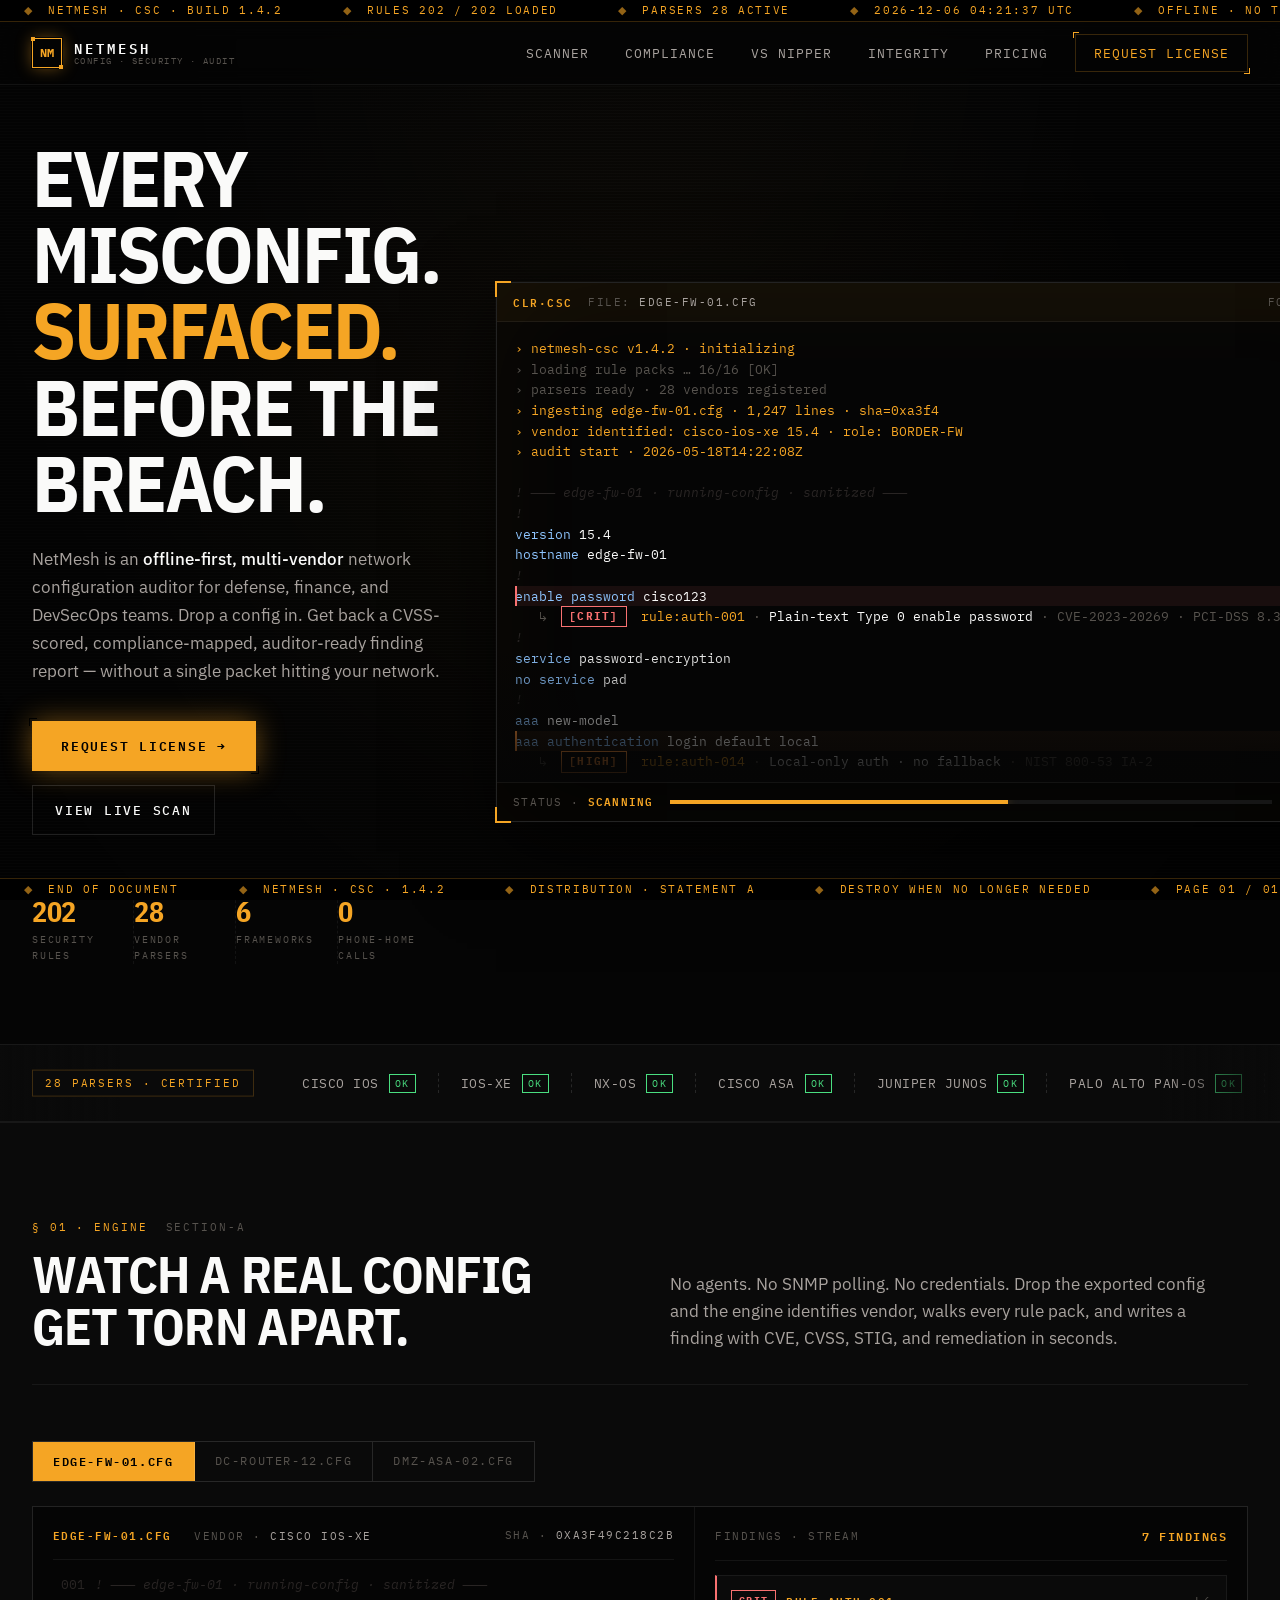
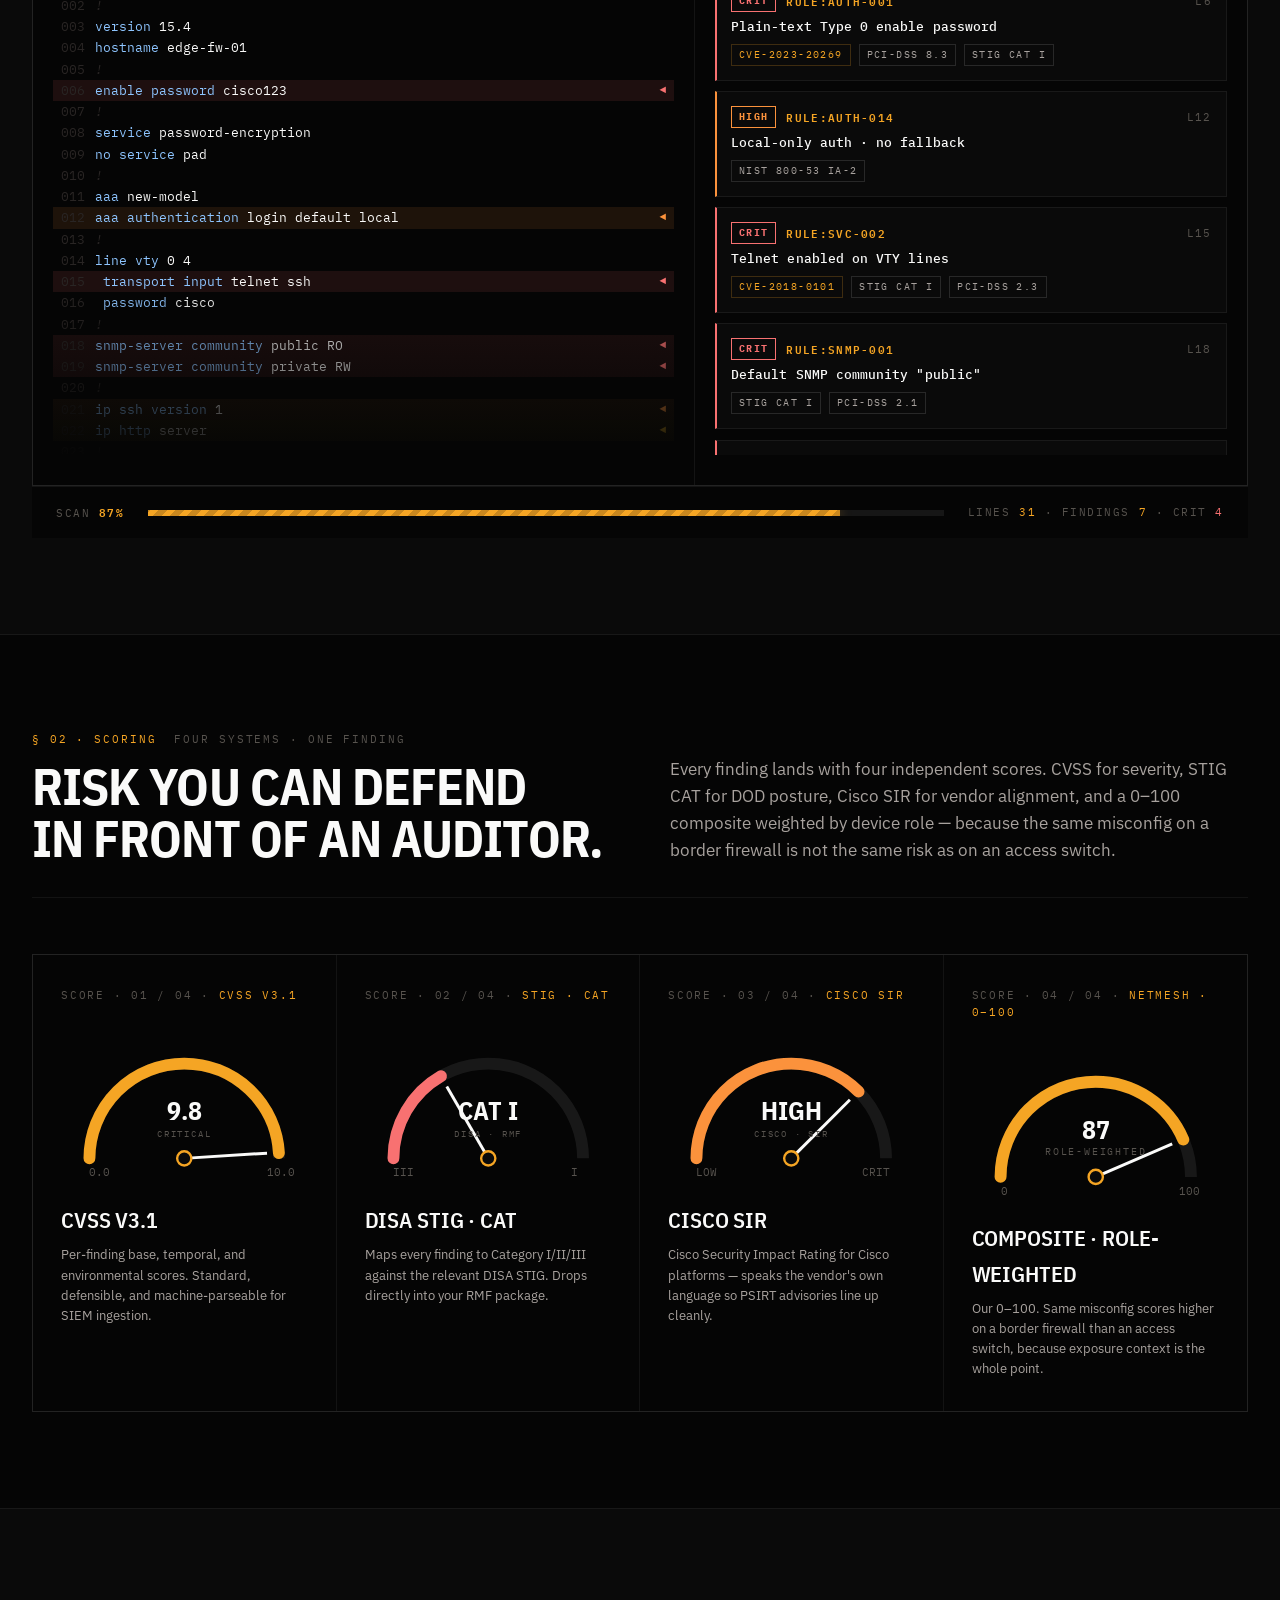
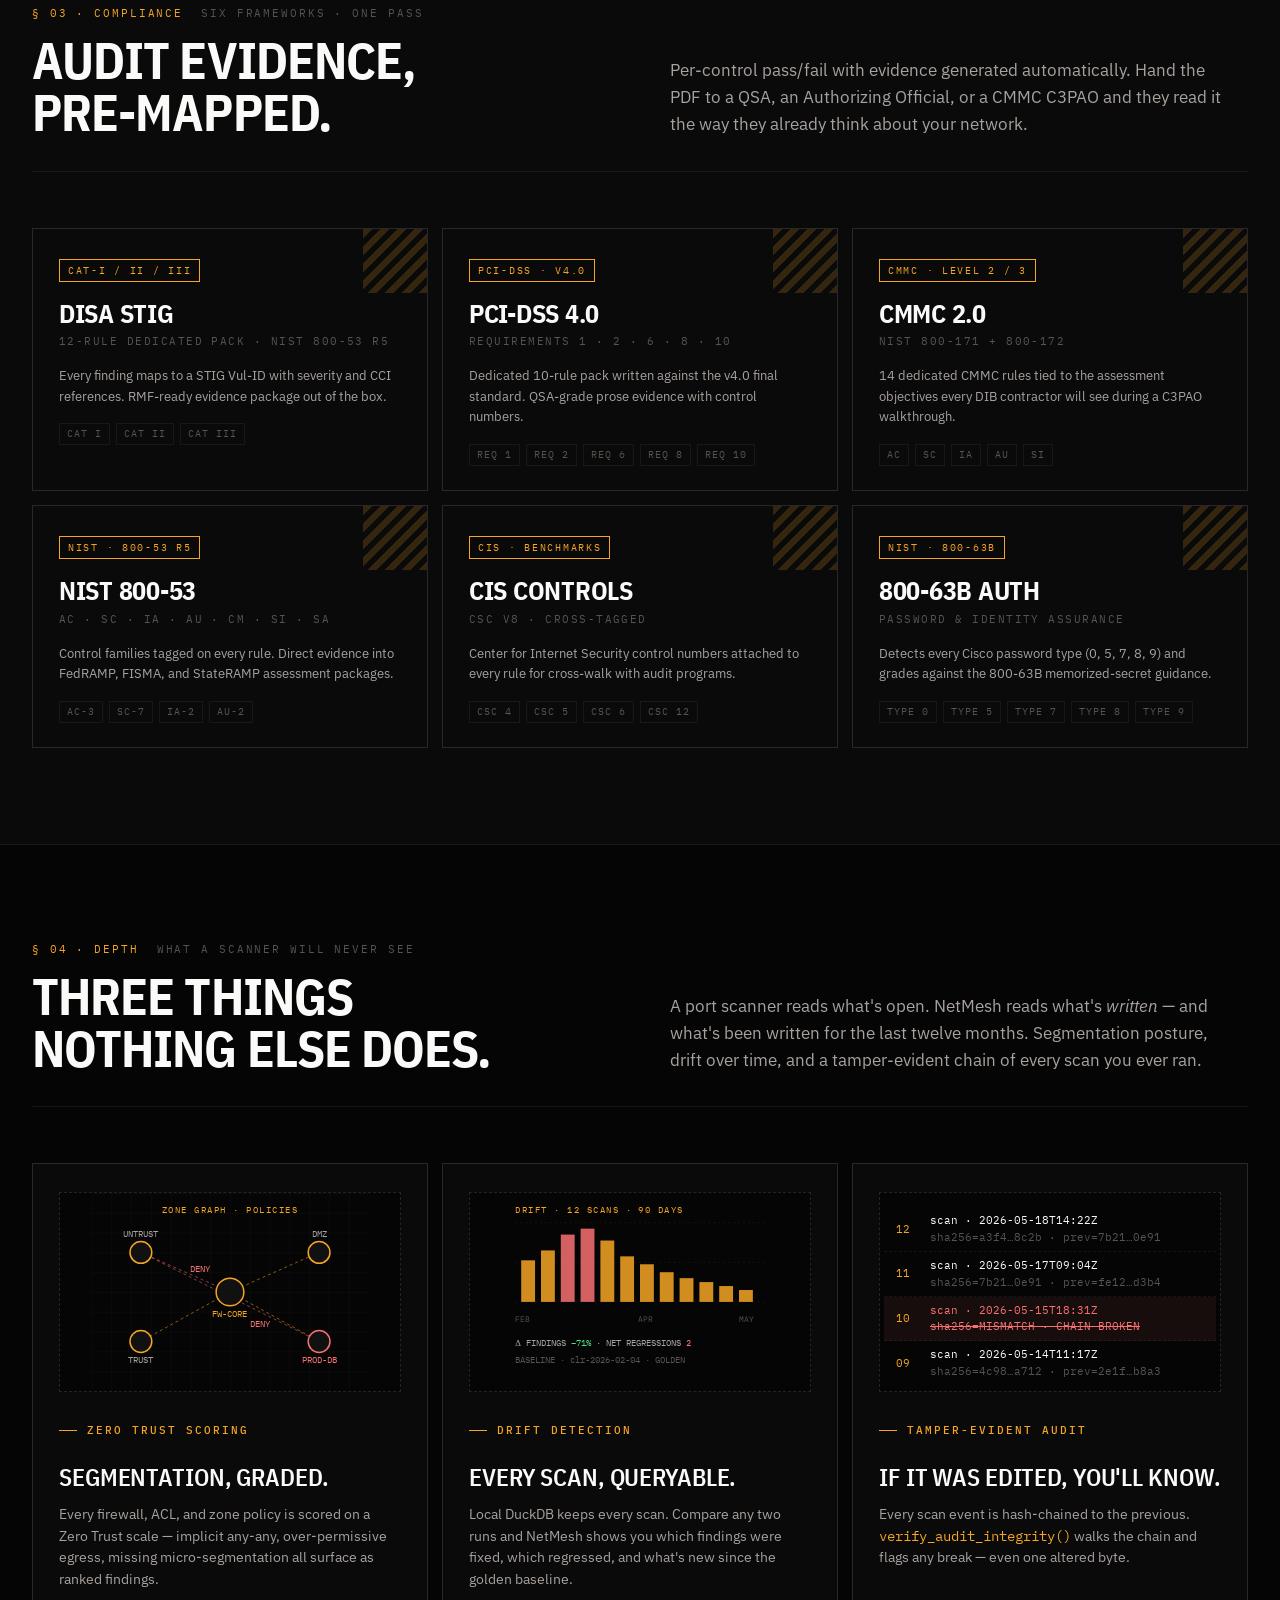
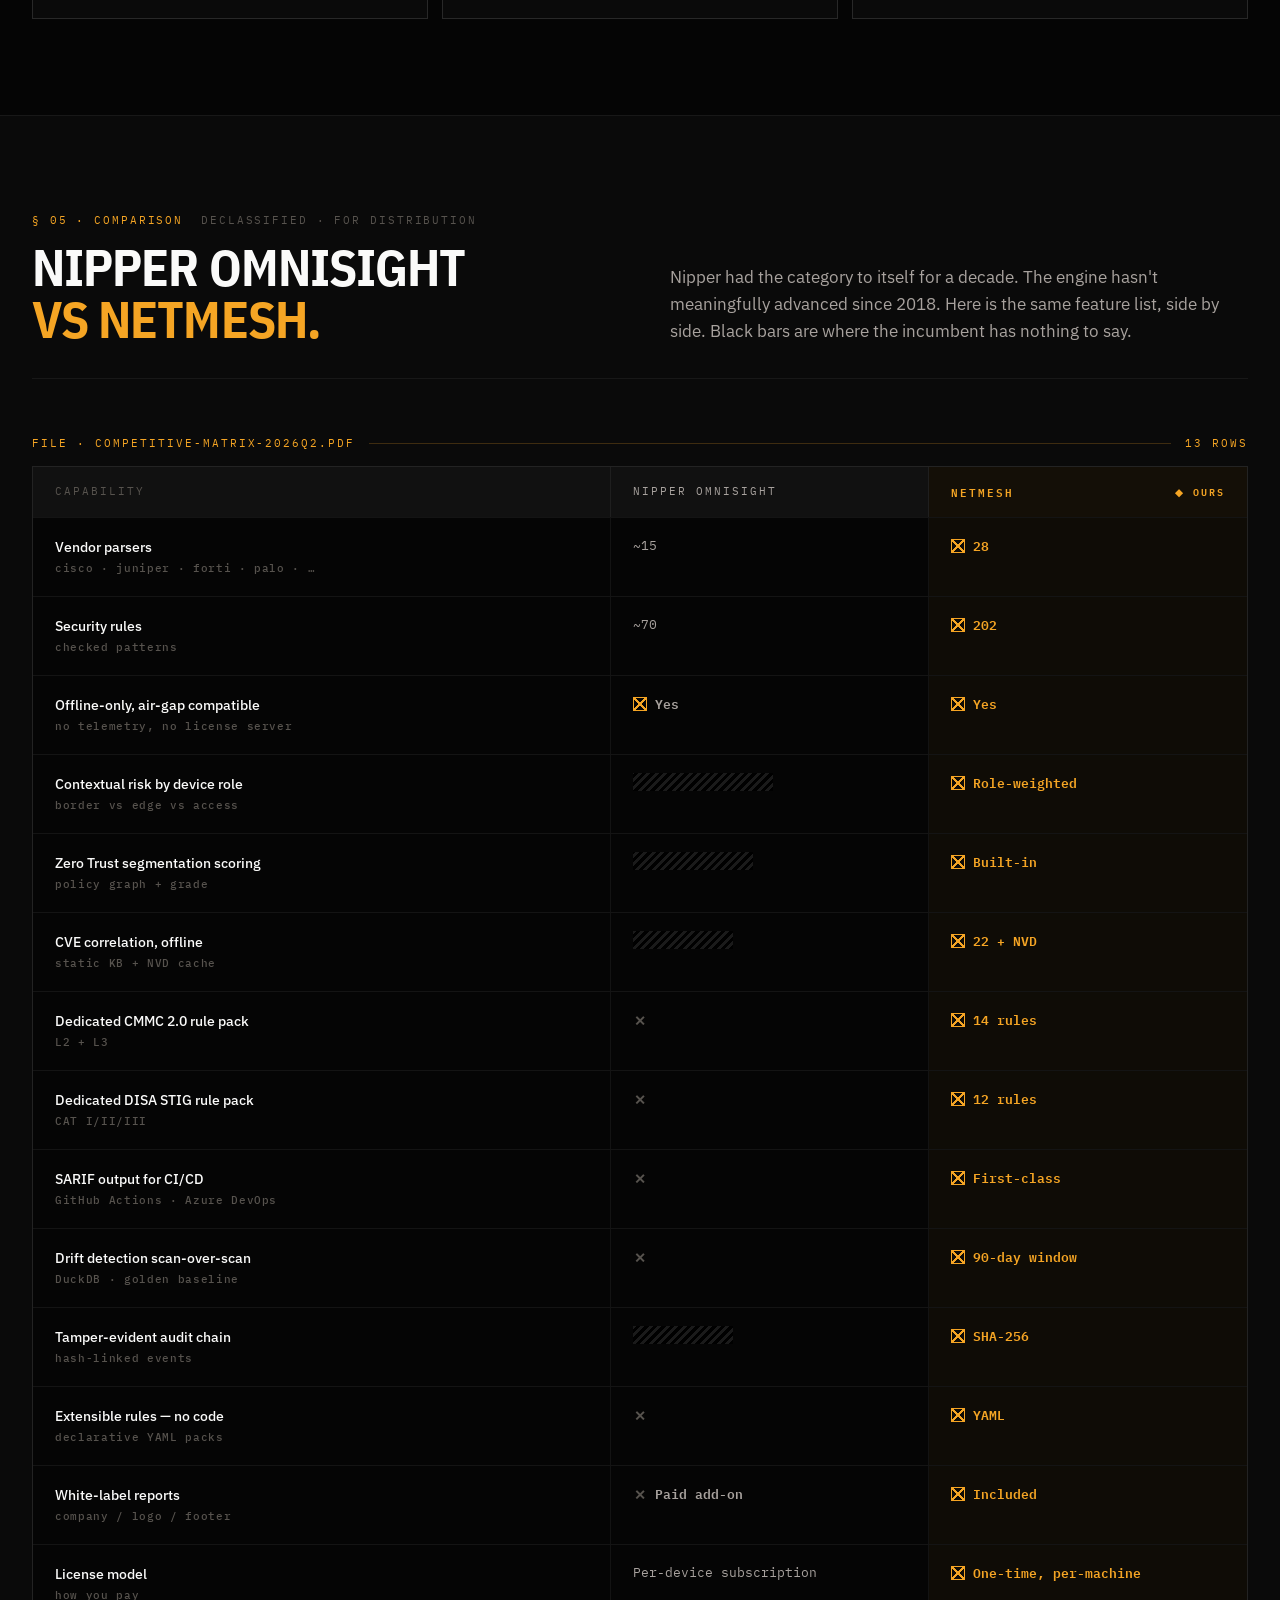
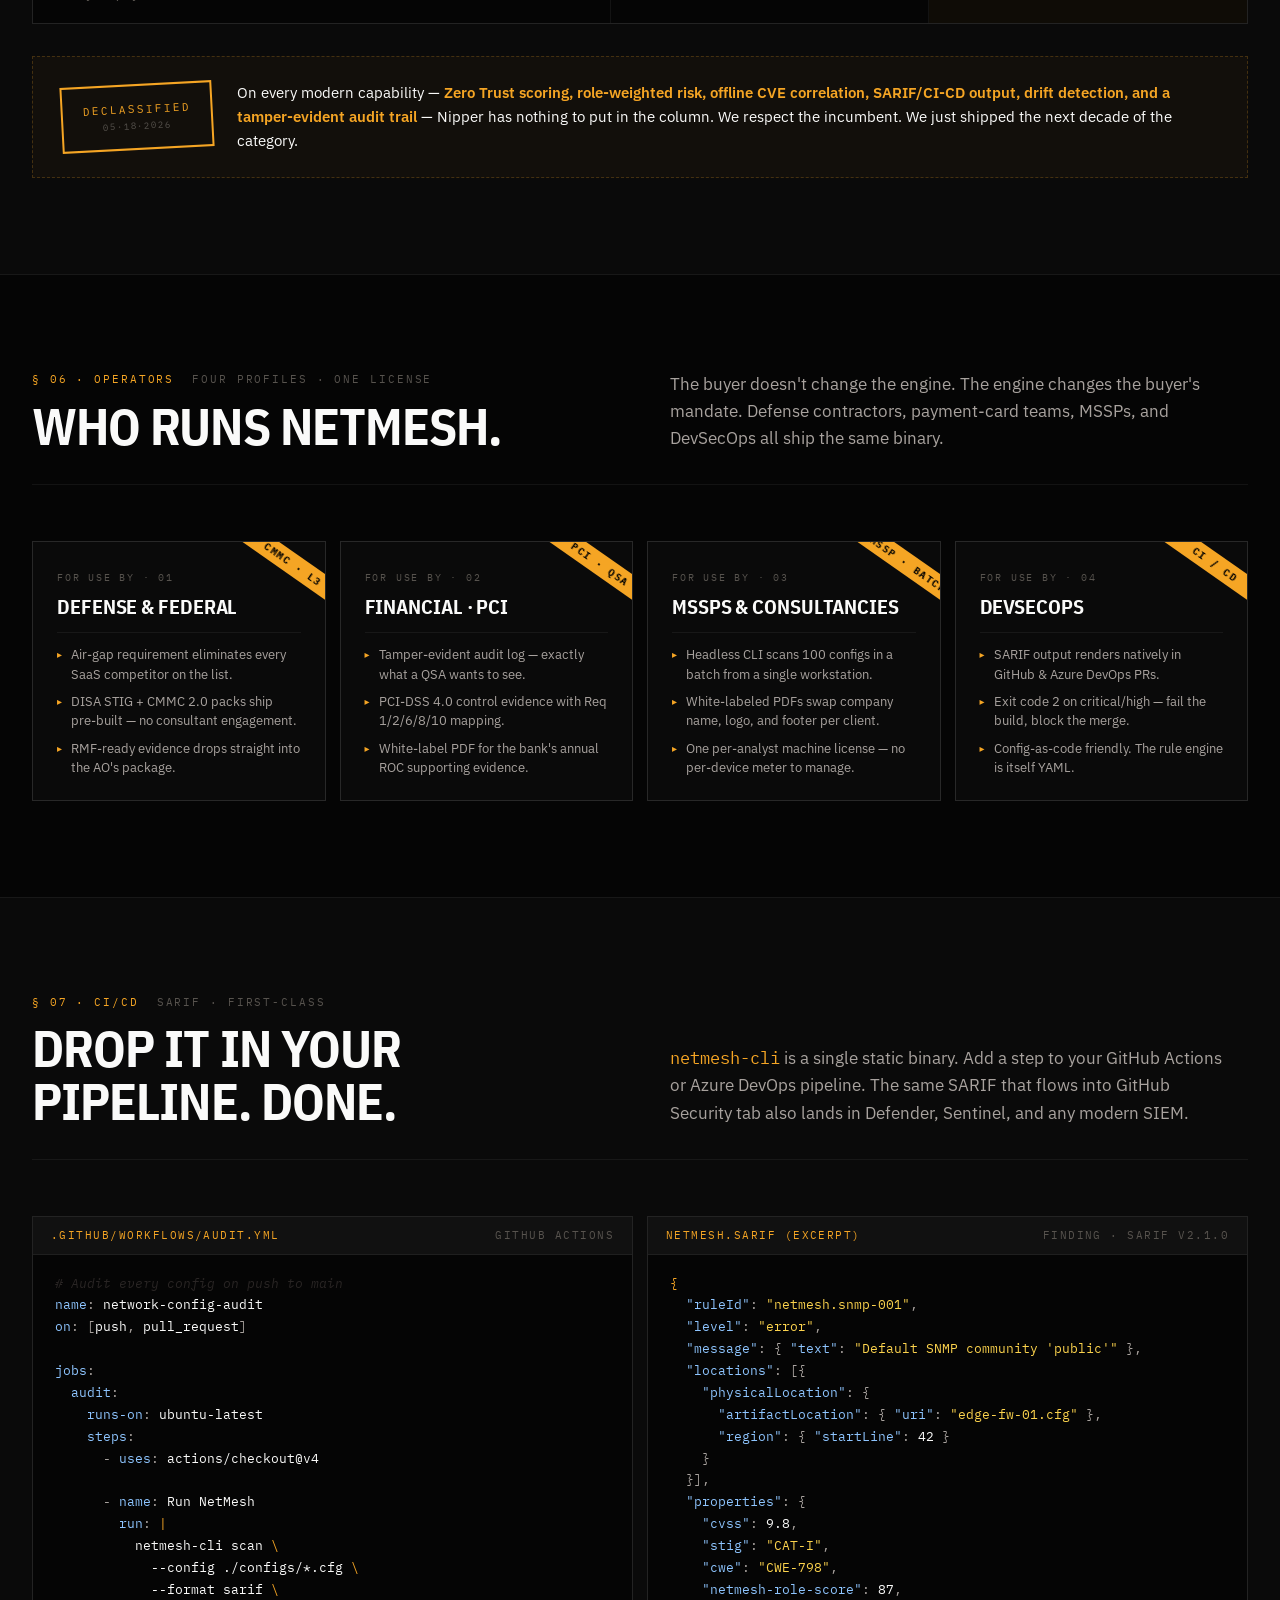
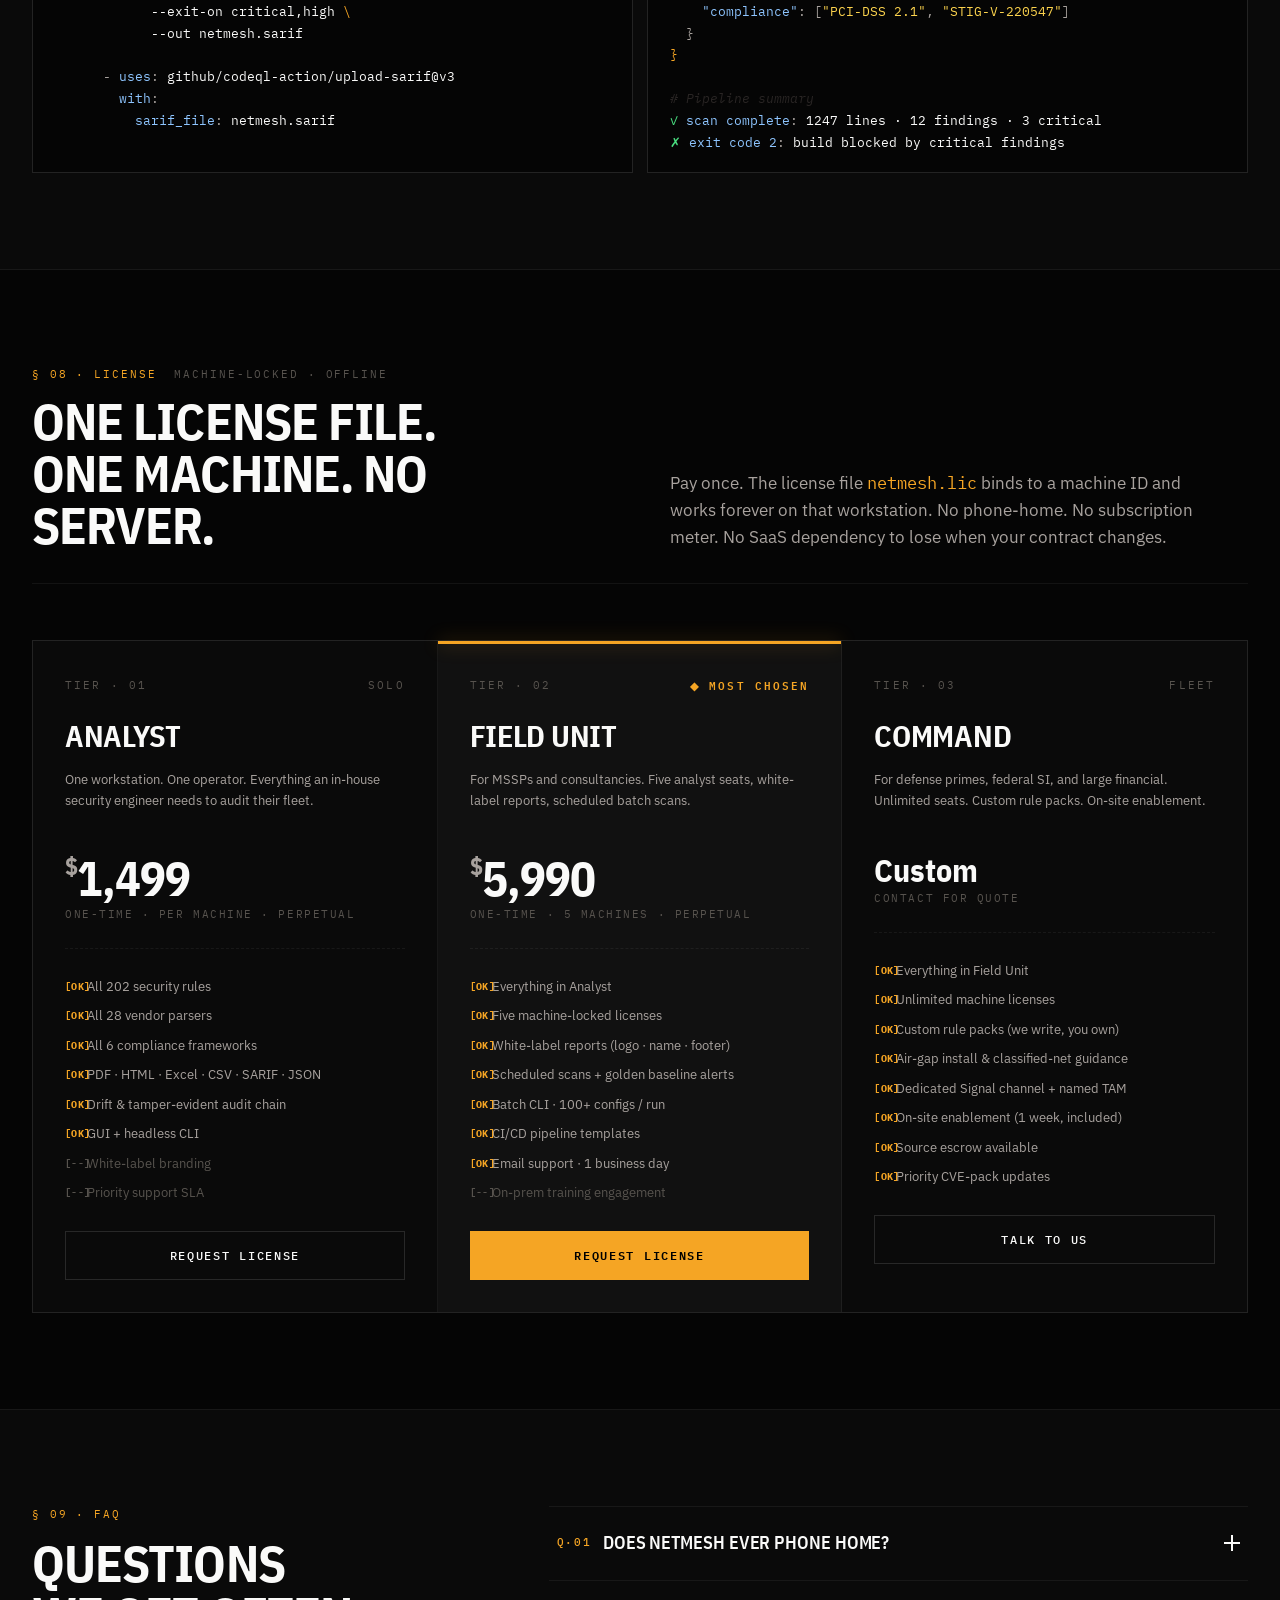
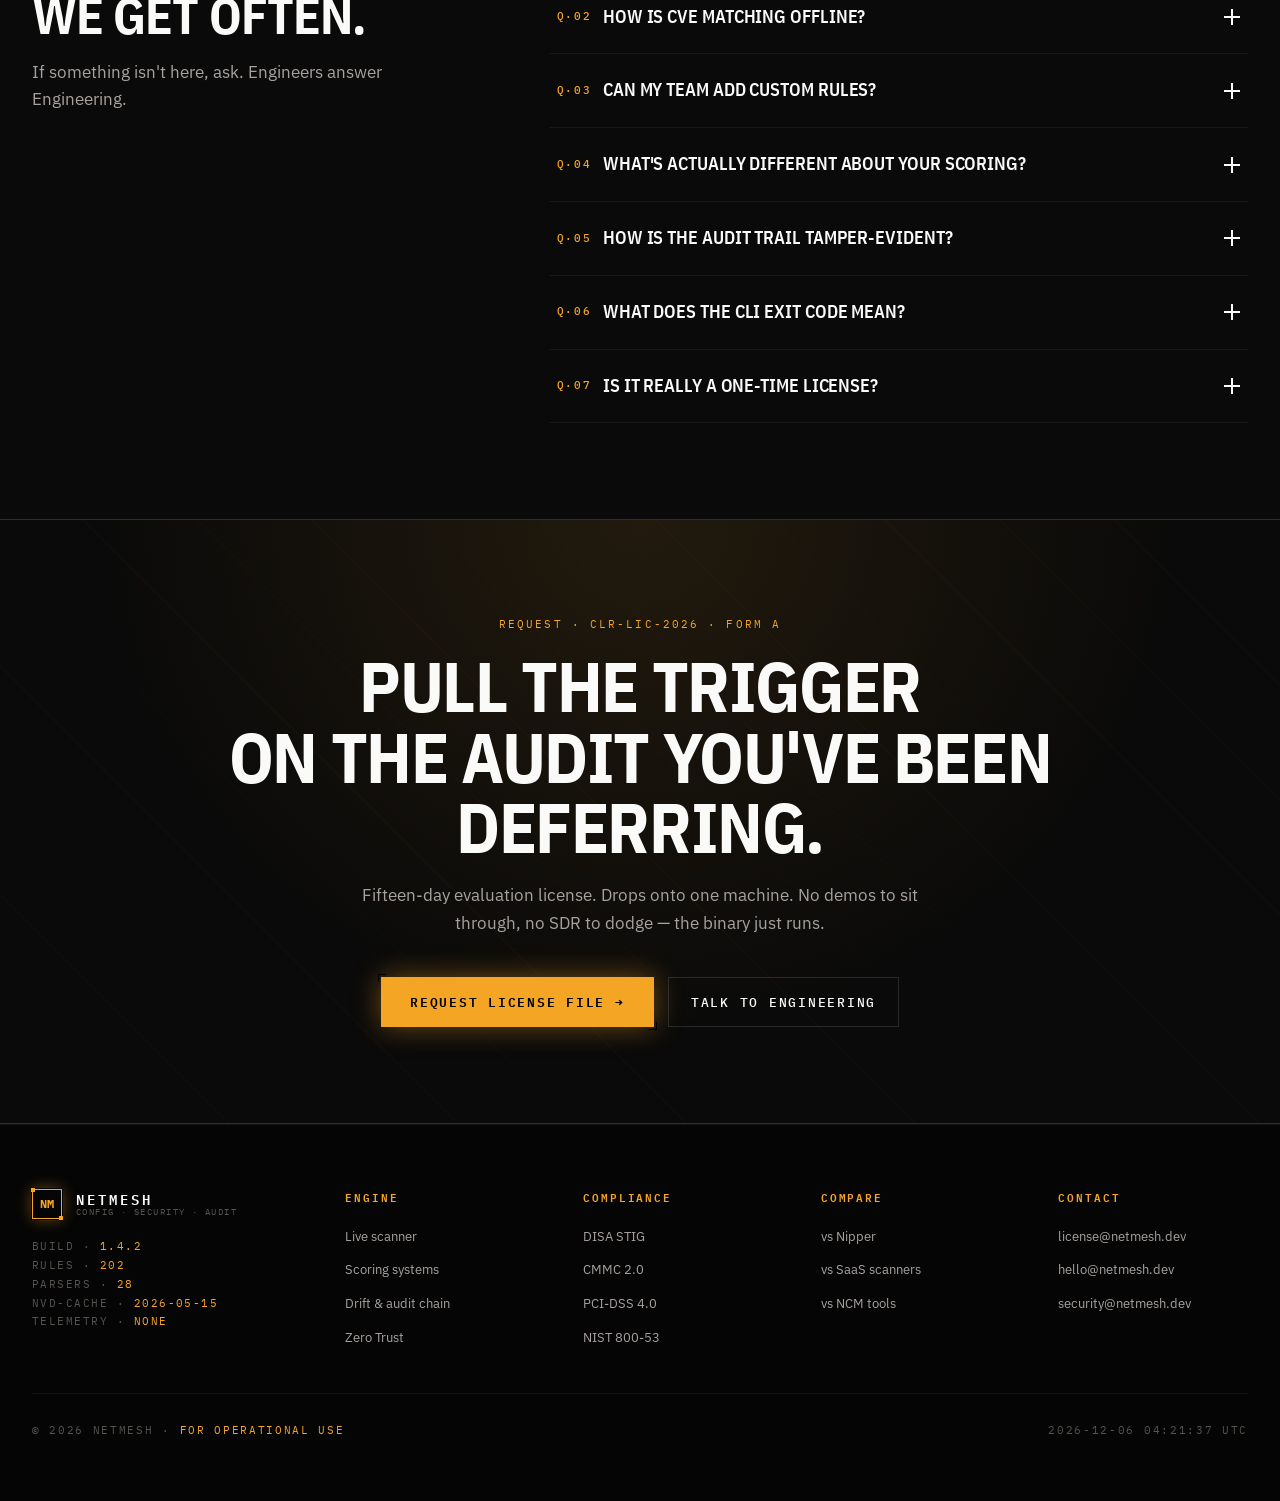
==== index.html @ 49dd194e "Rebrand site from Clareon to NetMesh - Rename brand to NETMESH across markup, copy, CLI/file refs, a" ====
<!DOCTYPE html>
<html lang="en">
<head>
<meta charset="UTF-8"/>
<meta name="viewport" content="width=device-width,initial-scale=1.0"/>
<title>NETMESH · Network Configuration Security Auditor</title>
<meta name="description" content="Offline-first, multi-vendor configuration auditor — 202 rules · 28 parsers · 6 compliance frameworks. CMMC 2.0, DISA STIG, PCI-DSS 4.0, NIST 800-53. Air-gap compatible.">
<link rel="preconnect" href="https://fonts.googleapis.com">
<link rel="preconnect" href="https://fonts.gstatic.com" crossorigin>
<link href="https://fonts.googleapis.com/css2?family=IBM+Plex+Mono:wght@300;400;500;600;700&family=IBM+Plex+Sans:wght@300;400;500;600;700&family=IBM+Plex+Sans+Condensed:wght@500;600;700&display=swap" rel="stylesheet">
<link rel="stylesheet" href="styles.css">
<template id="__bundler_thumbnail">
<svg xmlns="http://www.w3.org/2000/svg" viewBox="0 0 200 200">
  <rect width="200" height="200" fill="#0a0a0a"/>
  <rect x="60" y="60" width="80" height="80" fill="none" stroke="#f5a524" stroke-width="3"/>
  <path d="M58 58 h10 v3 h-7 v7 h-3 z" fill="#f5a524"/>
  <path d="M142 58 h-10 v3 h7 v7 h3 z" fill="#f5a524"/>
  <path d="M58 142 h10 v-3 h-7 v-7 h-3 z" fill="#f5a524"/>
  <path d="M142 142 h-10 v-3 h7 v-7 h3 z" fill="#f5a524"/>
  <text x="100" y="108" text-anchor="middle" font-family="monospace" font-size="22" font-weight="700" fill="#f5a524">NM</text>
</svg>
</template>
</head>
<body>

<!-- ════════════════════════════════════════════════════════
     TOP CLASSIFICATION BAR
═══════════════════════════════════════════════════════════ -->
<div class="classbar top" role="banner" aria-label="System status">
  <div class="classbar-track">
    <span>NETMESH · CSC · BUILD 1.4.2</span>
    <span>RULES 202 / 202 LOADED</span>
    <span>PARSERS 28 ACTIVE</span>
    <span data-utc-clock>—</span>
    <span>OFFLINE · NO TELEMETRY</span>
    <span>FOR OPERATIONAL USE</span>
    <span>NETMESH · CSC · BUILD 1.4.2</span>
    <span>RULES 202 / 202 LOADED</span>
    <span>PARSERS 28 ACTIVE</span>
    <span data-utc-clock>—</span>
    <span>OFFLINE · NO TELEMETRY</span>
    <span>FOR OPERATIONAL USE</span>
  </div>
</div>

<!-- ════════════════════════════════════════════════════════
     NAV
═══════════════════════════════════════════════════════════ -->
<nav id="nav">
  <div class="nav-inner">
    <a href="#top" class="brand" aria-label="NetMesh home">
      <span class="brand-mark">NM</span>
      <span>
        <span class="brand-name">NETMESH</span><span class="brand-tag">CONFIG · SECURITY · AUDIT</span>
      </span>
    </a>
    <div class="nav-links">
      <a href="#scanner">Scanner</a>
      <a href="#compliance">Compliance</a>
      <a href="#comparison">vs Nipper</a>
      <a href="#integrity">Integrity</a>
      <a href="#pricing">Pricing</a>
      <a href="#contact" class="cta">Request License</a>
    </div>
    <button class="burger" id="burger" aria-label="Menu" aria-expanded="false">
      <span></span><span></span><span></span>
    </button>
  </div>
</nav>
<div class="mobile-drawer" id="mobile-drawer">
  <a href="#scanner">Scanner</a>
  <a href="#compliance">Compliance</a>
  <a href="#comparison">vs Nipper</a>
  <a href="#integrity">Integrity</a>
  <a href="#pricing">Pricing</a>
  <a href="#contact">Request License</a>
</div>

<!-- ════════════════════════════════════════════════════════
     HERO
═══════════════════════════════════════════════════════════ -->
<section class="hero" id="top">
  <div class="shell">
    <div class="hero-grid">

      <div class="hero-text">

        <h1 class="h-display">
          Every misconfig.<br>
          <span class="amber">Surfaced.</span><br>
          Before the breach.
        </h1>

        <p class="hero-lede">
          NetMesh is an <strong>offline-first, multi-vendor</strong> network configuration
          auditor for defense, finance, and DevSecOps teams. Drop a config in.
          Get back a CVSS-scored, compliance-mapped, auditor-ready finding report —
          without a single packet hitting your network.
        </p>

        <div class="hero-btns">
          <a href="#pricing" class="btn btn-primary btn-stamp">
            Request License
            <span class="arrow">→</span>
          </a>
          <a href="#scanner" class="btn">View live scan</a>
        </div>

        <div class="hero-fact-grid">
          <div class="hero-fact">
            <div class="hero-fact-num"><span data-count="202">0</span></div>
            <div class="hero-fact-lbl">Security rules</div>
          </div>
          <div class="hero-fact">
            <div class="hero-fact-num"><span data-count="28">0</span></div>
            <div class="hero-fact-lbl">Vendor parsers</div>
          </div>
          <div class="hero-fact">
            <div class="hero-fact-num"><span data-count="6">0</span></div>
            <div class="hero-fact-lbl">Frameworks</div>
          </div>
          <div class="hero-fact">
            <div class="hero-fact-num"><span data-count="0">0</span></div>
            <div class="hero-fact-lbl">Phone-home calls</div>
          </div>
        </div>
      </div>

      <!-- TERMINAL -->
      <div class="hero-visual">
        <div class="term">
          <div class="term-frame"><span class="tl"></span><span class="tr"></span><span class="bl"></span><span class="br"></span></div>
          <div class="term-head">
            <span class="id">CLR·CSC</span>
            <span>FILE: <span id="hero-term-file" style="color:var(--txt-2)">edge-fw-01.cfg</span></span>
            <span class="right">
              <span>FOUND <span id="hero-term-found" style="color:var(--amber);font-weight:600">0</span></span>
              <span class="live">LIVE</span>
            </span>
          </div>
          <div class="term-body" id="hero-term-body"></div>
          <div class="term-footer">
            <span>STATUS · <span id="hero-term-stat" style="color:var(--amber);font-weight:600">BOOT</span></span>
            <span class="progress"><span class="progress-fill" id="hero-term-prog"></span></span>
            <span>SHA · 0xa3f4</span>
          </div>
        </div>
      </div>

    </div>
  </div>
</section>

<!-- ════════════════════════════════════════════════════════
     VENDOR MARQUEE
═══════════════════════════════════════════════════════════ -->
<div class="vendor-strip" aria-label="Supported vendors">
  <span class="vendor-strip-label">28 PARSERS · CERTIFIED</span>
  <div class="vendor-marquee">
    <!-- duplicated 2x for seamless loop -->
    <span class="vendor-item">CISCO IOS <span class="ok">OK</span></span>
    <span class="vendor-item">IOS-XE <span class="ok">OK</span></span>
    <span class="vendor-item">NX-OS <span class="ok">OK</span></span>
    <span class="vendor-item">CISCO ASA <span class="ok">OK</span></span>
    <span class="vendor-item">JUNIPER JUNOS <span class="ok">OK</span></span>
    <span class="vendor-item">PALO ALTO PAN-OS <span class="ok">OK</span></span>
    <span class="vendor-item">FORTINET FORTIOS <span class="ok">OK</span></span>
    <span class="vendor-item">CHECK POINT <span class="ok">OK</span></span>
    <span class="vendor-item">HUAWEI VRP <span class="ok">OK</span></span>
    <span class="vendor-item">H3C COMWARE <span class="ok">OK</span></span>
    <span class="vendor-item">F5 BIG-IP <span class="ok">OK</span></span>
    <span class="vendor-item">HPE ARUBA <span class="ok">OK</span></span>
    <span class="vendor-item">EXTREME <span class="ok">OK</span></span>
    <span class="vendor-item">SANGFOR <span class="ok">OK</span></span>
    <span class="vendor-item">FORCEPOINT <span class="ok">OK</span></span>
    <span class="vendor-item">TRELLIX <span class="ok">OK</span></span>
    <span class="vendor-item">TREND MICRO <span class="ok">OK</span></span>
    <span class="vendor-item">NETSKOPE <span class="ok">OK</span></span>
    <span class="vendor-item">PROOFPOINT <span class="ok">OK</span></span>
    <span class="vendor-item">BEYONDTRUST <span class="ok">OK</span></span>
    <span class="vendor-item">IBM <span class="ok">OK</span></span>
    <span class="vendor-item">ERICSSON <span class="ok">OK</span></span>

    <span class="vendor-item">CISCO IOS <span class="ok">OK</span></span>
    <span class="vendor-item">IOS-XE <span class="ok">OK</span></span>
    <span class="vendor-item">NX-OS <span class="ok">OK</span></span>
    <span class="vendor-item">CISCO ASA <span class="ok">OK</span></span>
    <span class="vendor-item">JUNIPER JUNOS <span class="ok">OK</span></span>
    <span class="vendor-item">PALO ALTO PAN-OS <span class="ok">OK</span></span>
    <span class="vendor-item">FORTINET FORTIOS <span class="ok">OK</span></span>
    <span class="vendor-item">CHECK POINT <span class="ok">OK</span></span>
    <span class="vendor-item">HUAWEI VRP <span class="ok">OK</span></span>
    <span class="vendor-item">H3C COMWARE <span class="ok">OK</span></span>
    <span class="vendor-item">F5 BIG-IP <span class="ok">OK</span></span>
    <span class="vendor-item">HPE ARUBA <span class="ok">OK</span></span>
    <span class="vendor-item">EXTREME <span class="ok">OK</span></span>
    <span class="vendor-item">SANGFOR <span class="ok">OK</span></span>
    <span class="vendor-item">FORCEPOINT <span class="ok">OK</span></span>
    <span class="vendor-item">TRELLIX <span class="ok">OK</span></span>
    <span class="vendor-item">TREND MICRO <span class="ok">OK</span></span>
    <span class="vendor-item">NETSKOPE <span class="ok">OK</span></span>
    <span class="vendor-item">PROOFPOINT <span class="ok">OK</span></span>
    <span class="vendor-item">BEYONDTRUST <span class="ok">OK</span></span>
    <span class="vendor-item">IBM <span class="ok">OK</span></span>
    <span class="vendor-item">ERICSSON <span class="ok">OK</span></span>
  </div>
</div>

<!-- ════════════════════════════════════════════════════════
     LIVE SCANNER DEMO (the showstopper)
═══════════════════════════════════════════════════════════ -->
<section class="scanner-section" id="scanner">
  <div class="shell">

    <div class="section-head reveal">
      <div>
        <div class="meta"><span class="id">§ 01 · ENGINE</span><span>SECTION-A</span></div>
        <h2 class="h-section">Watch a real config<br>get torn apart.</h2>
      </div>
      <div>
        <p class="lede">
          No agents. No SNMP polling. No credentials. Drop the exported config
          and the engine identifies vendor, walks every rule pack, and writes
          a finding with CVE, CVSS, STIG, and remediation in seconds.
        </p>
      </div>
    </div>

    <div class="reveal">
      <div class="scanner-tabs" role="tablist">
        <button class="scanner-tab active" data-key="edge-fw-01.cfg" role="tab">edge-fw-01.cfg</button>
        <button class="scanner-tab" data-key="dc-router-12.cfg" role="tab">dc-router-12.cfg</button>
        <button class="scanner-tab" data-key="dmz-asa-02.cfg" role="tab">dmz-asa-02.cfg</button>
      </div>

      <div class="scanner-wrap">

        <div class="scanner-config">
          <div class="scanner-config-head">
            <div>
              <span class="filename" id="scanner-file">edge-fw-01.cfg</span>
              <span style="margin-left:14px">VENDOR · <span id="scanner-vendor" style="color:var(--txt-2)">CISCO IOS-XE</span></span>
            </div>
            <div>SHA · <span id="scanner-sha" style="color:var(--txt-2)">0xa3f4</span></div>
          </div>
          <div class="scanner-config-body" id="scanner-config-body">
            <!-- populated by scanner.js -->
          </div>
          <div class="scan-beam" id="scan-beam"></div>
        </div>

        <div class="scanner-findings">
          <div class="scanner-findings-head">
            <span>FINDINGS · STREAM</span>
            <span class="count" id="scanner-finding-count">0 findings</span>
          </div>
          <div class="scanner-findings-list" id="scanner-findings-list">
            <!-- populated by scanner.js -->
          </div>
        </div>

      </div>

      <div class="scanner-progress-strip">
        <span>SCAN <span class="scanner-progress-info" id="scanner-pct">0%</span></span>
        <div class="scanner-progress-bar">
          <div class="scanner-progress-fill" id="scanner-progress-fill"></div>
        </div>
        <span>
          LINES <span style="color:var(--amber)" id="scanner-lines">0</span> ·
          FINDINGS <span style="color:var(--amber)" id="scanner-find">0</span> ·
          CRIT <span style="color:var(--crit)" id="scanner-crit">0</span>
        </span>
      </div>
    </div>

  </div>
</section>

<!-- ════════════════════════════════════════════════════════
     SCORING ENGINE
═══════════════════════════════════════════════════════════ -->
<section id="scoring">
  <div class="shell">
    <div class="section-head reveal">
      <div>
        <div class="meta"><span class="id">§ 02 · SCORING</span><span>FOUR SYSTEMS · ONE FINDING</span></div>
        <h2 class="h-section">Risk you can defend<br>in front of an auditor.</h2>
      </div>
      <div>
        <p class="lede">
          Every finding lands with four independent scores. CVSS for severity,
          STIG CAT for DOD posture, Cisco SIR for vendor alignment, and a 0–100
          composite weighted by device role — because the same misconfig on
          a border firewall is not the same risk as on an access switch.
        </p>
      </div>
    </div>

    <div class="score-grid reveal">

      <div class="score-card">
        <div class="num">SCORE · 01 / 04 · <span class="amber">CVSS v3.1</span></div>
        <div class="gauge">
          <svg viewBox="0 0 200 130" class="gauge-svg" data-gauge="9.8" data-max="10" preserveAspectRatio="xMidYMid meet" style="width:100%;height:100%">
            <path d="M 20 110 A 80 80 0 0 1 180 110" fill="none" stroke="rgba(255,255,255,0.08)" stroke-width="10"/>
            <path d="M 20 110 A 80 80 0 0 1 180 110" fill="none" stroke="#f5a524" stroke-width="10" stroke-linecap="round" class="gauge-arc-fill"/>
            <line x1="100" y1="110" x2="100" y2="40" stroke="#fafaf9" stroke-width="2.5" class="gauge-needle" style="transform-origin:100px 110px;transform:rotate(-90deg);transition:none"/>
            <circle cx="100" cy="110" r="6" fill="#0a0a0a" stroke="#f5a524" stroke-width="2"/>
            <text x="20" y="125" font-family="IBM Plex Mono" font-size="9" fill="#57534e">0.0</text>
            <text x="170" y="125" font-family="IBM Plex Mono" font-size="9" fill="#57534e">10.0</text>
            <text x="100" y="78" font-family="IBM Plex Sans Condensed" font-size="22" font-weight="700" text-anchor="middle" fill="#fafaf9">9.8</text>
            <text x="100" y="92" font-family="IBM Plex Mono" font-size="8" letter-spacing="1.5" text-anchor="middle" fill="#57534e">CRITICAL</text>
          </svg>
        </div>
        <h4>CVSS v3.1</h4>
        <p>Per-finding base, temporal, and environmental scores. Standard, defensible, and machine-parseable for SIEM ingestion.</p>
      </div>

      <div class="score-card">
        <div class="num">SCORE · 02 / 04 · <span class="amber">STIG · CAT</span></div>
        <div class="gauge">
          <svg viewBox="0 0 200 130" class="gauge-svg" data-gauge="1" data-max="3" preserveAspectRatio="xMidYMid meet" style="width:100%;height:100%">
            <path d="M 20 110 A 80 80 0 0 1 180 110" fill="none" stroke="rgba(255,255,255,0.08)" stroke-width="10"/>
            <path d="M 20 110 A 80 80 0 0 1 180 110" fill="none" stroke="#f87171" stroke-width="10" stroke-linecap="round" class="gauge-arc-fill"/>
            <line x1="100" y1="110" x2="100" y2="40" stroke="#fafaf9" stroke-width="2.5" class="gauge-needle" style="transform-origin:100px 110px;transform:rotate(-90deg);transition:none"/>
            <circle cx="100" cy="110" r="6" fill="#0a0a0a" stroke="#f5a524" stroke-width="2"/>
            <text x="20" y="125" font-family="IBM Plex Mono" font-size="9" fill="#57534e">III</text>
            <text x="170" y="125" font-family="IBM Plex Mono" font-size="9" fill="#57534e">I</text>
            <text x="100" y="78" font-family="IBM Plex Sans Condensed" font-size="22" font-weight="700" text-anchor="middle" fill="#fafaf9">CAT I</text>
            <text x="100" y="92" font-family="IBM Plex Mono" font-size="8" letter-spacing="1.5" text-anchor="middle" fill="#57534e">DISA · RMF</text>
          </svg>
        </div>
        <h4>DISA STIG · CAT</h4>
        <p>Maps every finding to Category I/II/III against the relevant DISA STIG. Drops directly into your RMF package.</p>
      </div>

      <div class="score-card">
        <div class="num">SCORE · 03 / 04 · <span class="amber">CISCO SIR</span></div>
        <div class="gauge">
          <svg viewBox="0 0 200 130" class="gauge-svg" data-gauge="3" data-max="4" preserveAspectRatio="xMidYMid meet" style="width:100%;height:100%">
            <path d="M 20 110 A 80 80 0 0 1 180 110" fill="none" stroke="rgba(255,255,255,0.08)" stroke-width="10"/>
            <path d="M 20 110 A 80 80 0 0 1 180 110" fill="none" stroke="#fb923c" stroke-width="10" stroke-linecap="round" class="gauge-arc-fill"/>
            <line x1="100" y1="110" x2="100" y2="40" stroke="#fafaf9" stroke-width="2.5" class="gauge-needle" style="transform-origin:100px 110px;transform:rotate(-90deg);transition:none"/>
            <circle cx="100" cy="110" r="6" fill="#0a0a0a" stroke="#f5a524" stroke-width="2"/>
            <text x="20" y="125" font-family="IBM Plex Mono" font-size="9" fill="#57534e">LOW</text>
            <text x="160" y="125" font-family="IBM Plex Mono" font-size="9" fill="#57534e">CRIT</text>
            <text x="100" y="78" font-family="IBM Plex Sans Condensed" font-size="22" font-weight="700" text-anchor="middle" fill="#fafaf9">HIGH</text>
            <text x="100" y="92" font-family="IBM Plex Mono" font-size="8" letter-spacing="1.5" text-anchor="middle" fill="#57534e">CISCO · SIR</text>
          </svg>
        </div>
        <h4>Cisco SIR</h4>
        <p>Cisco Security Impact Rating for Cisco platforms — speaks the vendor's own language so PSIRT advisories line up cleanly.</p>
      </div>

      <div class="score-card">
        <div class="num">SCORE · 04 / 04 · <span class="amber">NETMESH · 0–100</span></div>
        <div class="gauge">
          <svg viewBox="0 0 200 130" class="gauge-svg" data-gauge="87" data-max="100" preserveAspectRatio="xMidYMid meet" style="width:100%;height:100%">
            <path d="M 20 110 A 80 80 0 0 1 180 110" fill="none" stroke="rgba(255,255,255,0.08)" stroke-width="10"/>
            <path d="M 20 110 A 80 80 0 0 1 180 110" fill="none" stroke="#f5a524" stroke-width="10" stroke-linecap="round" class="gauge-arc-fill"/>
            <line x1="100" y1="110" x2="100" y2="40" stroke="#fafaf9" stroke-width="2.5" class="gauge-needle" style="transform-origin:100px 110px;transform:rotate(-90deg);transition:none"/>
            <circle cx="100" cy="110" r="6" fill="#0a0a0a" stroke="#f5a524" stroke-width="2"/>
            <text x="20" y="125" font-family="IBM Plex Mono" font-size="9" fill="#57534e">0</text>
            <text x="170" y="125" font-family="IBM Plex Mono" font-size="9" fill="#57534e">100</text>
            <text x="100" y="78" font-family="IBM Plex Sans Condensed" font-size="22" font-weight="700" text-anchor="middle" fill="#fafaf9">87</text>
            <text x="100" y="92" font-family="IBM Plex Mono" font-size="8" letter-spacing="1.5" text-anchor="middle" fill="#57534e">ROLE-WEIGHTED</text>
          </svg>
        </div>
        <h4>Composite · Role-Weighted</h4>
        <p>Our 0–100. Same misconfig scores higher on a border firewall than an access switch, because exposure context is the whole point.</p>
      </div>

    </div>
  </div>
</section>

<!-- ════════════════════════════════════════════════════════
     COMPLIANCE FRAMEWORKS
═══════════════════════════════════════════════════════════ -->
<section id="compliance" style="background:var(--bg-1);border-top:1px solid var(--line);border-bottom:1px solid var(--line)">
  <div class="shell">

    <div class="section-head reveal">
      <div>
        <div class="meta"><span class="id">§ 03 · COMPLIANCE</span><span>SIX FRAMEWORKS · ONE PASS</span></div>
        <h2 class="h-section">Audit evidence,<br>pre-mapped.</h2>
      </div>
      <div>
        <p class="lede">
          Per-control pass/fail with evidence generated automatically.
          Hand the PDF to a QSA, an Authorizing Official, or a CMMC C3PAO and
          they read it the way they already think about your network.
        </p>
      </div>
    </div>

    <div class="comp-grid reveal">

      <div class="comp-folder">
        <div class="stamp">CAT-I / II / III</div>
        <h3>DISA STIG</h3>
        <div class="sub">12-rule dedicated pack · NIST 800-53 r5</div>
        <p>Every finding maps to a STIG Vul-ID with severity and CCI references. RMF-ready evidence package out of the box.</p>
        <div class="ctrls">
          <span class="ctrl">CAT I</span><span class="ctrl">CAT II</span><span class="ctrl">CAT III</span>
        </div>
      </div>

      <div class="comp-folder">
        <div class="stamp">PCI-DSS · v4.0</div>
        <h3>PCI-DSS 4.0</h3>
        <div class="sub">Requirements 1 · 2 · 6 · 8 · 10</div>
        <p>Dedicated 10-rule pack written against the v4.0 final standard. QSA-grade prose evidence with control numbers.</p>
        <div class="ctrls">
          <span class="ctrl">REQ 1</span><span class="ctrl">REQ 2</span><span class="ctrl">REQ 6</span><span class="ctrl">REQ 8</span><span class="ctrl">REQ 10</span>
        </div>
      </div>

      <div class="comp-folder">
        <div class="stamp">CMMC · LEVEL 2 / 3</div>
        <h3>CMMC 2.0</h3>
        <div class="sub">NIST 800-171 + 800-172</div>
        <p>14 dedicated CMMC rules tied to the assessment objectives every DIB contractor will see during a C3PAO walkthrough.</p>
        <div class="ctrls">
          <span class="ctrl">AC</span><span class="ctrl">SC</span><span class="ctrl">IA</span><span class="ctrl">AU</span><span class="ctrl">SI</span>
        </div>
      </div>

      <div class="comp-folder">
        <div class="stamp">NIST · 800-53 r5</div>
        <h3>NIST 800-53</h3>
        <div class="sub">AC · SC · IA · AU · CM · SI · SA</div>
        <p>Control families tagged on every rule. Direct evidence into FedRAMP, FISMA, and StateRAMP assessment packages.</p>
        <div class="ctrls">
          <span class="ctrl">AC-3</span><span class="ctrl">SC-7</span><span class="ctrl">IA-2</span><span class="ctrl">AU-2</span>
        </div>
      </div>

      <div class="comp-folder">
        <div class="stamp">CIS · BENCHMARKS</div>
        <h3>CIS Controls</h3>
        <div class="sub">CSC v8 · cross-tagged</div>
        <p>Center for Internet Security control numbers attached to every rule for cross-walk with audit programs.</p>
        <div class="ctrls">
          <span class="ctrl">CSC 4</span><span class="ctrl">CSC 5</span><span class="ctrl">CSC 6</span><span class="ctrl">CSC 12</span>
        </div>
      </div>

      <div class="comp-folder">
        <div class="stamp">NIST · 800-63B</div>
        <h3>800-63B Auth</h3>
        <div class="sub">Password &amp; identity assurance</div>
        <p>Detects every Cisco password type (0, 5, 7, 8, 9) and grades against the 800-63B memorized-secret guidance.</p>
        <div class="ctrls">
          <span class="ctrl">TYPE 0</span><span class="ctrl">TYPE 5</span><span class="ctrl">TYPE 7</span><span class="ctrl">TYPE 8</span><span class="ctrl">TYPE 9</span>
        </div>
      </div>

    </div>
  </div>
</section>

<!-- ════════════════════════════════════════════════════════
     THREE-UP: Zero Trust / Drift / Tamper Audit
═══════════════════════════════════════════════════════════ -->
<section id="integrity">
  <div class="shell">

    <div class="section-head reveal">
      <div>
        <div class="meta"><span class="id">§ 04 · DEPTH</span><span>WHAT A SCANNER WILL NEVER SEE</span></div>
        <h2 class="h-section">Three things<br>nothing else does.</h2>
      </div>
      <div>
        <p class="lede">
          A port scanner reads what's open. NetMesh reads what's <em>written</em> —
          and what's been written for the last twelve months. Segmentation
          posture, drift over time, and a tamper-evident chain of every
          scan you ever ran.
        </p>
      </div>
    </div>

    <div class="three-grid reveal">

      <!-- Zero Trust -->
      <div class="three-card">
        <div class="viz">
          <svg viewBox="0 0 280 200" width="100%" height="100%" class="zt-nodes" aria-hidden="true">
            <defs>
              <pattern id="zt-grid" width="20" height="20" patternUnits="userSpaceOnUse">
                <path d="M 20 0 L 0 0 0 20" fill="none" stroke="rgba(255,255,255,0.04)" stroke-width="1"/>
              </pattern>
            </defs>
            <rect width="280" height="200" fill="url(#zt-grid)"/>
            <line x1="50" y1="60" x2="140" y2="100" class="deny"/>
            <line x1="140" y1="100" x2="230" y2="60"/>
            <line x1="140" y1="100" x2="50" y2="150"/>
            <line x1="140" y1="100" x2="230" y2="150"/>
            <line x1="50" y1="60" x2="230" y2="150" class="deny"/>
            <circle cx="50" cy="60" r="11"/>
            <text x="50" y="44" text-anchor="middle" font-family="IBM Plex Mono" font-size="9" fill="#a8a29e">UNTRUST</text>
            <circle cx="230" cy="60" r="11"/>
            <text x="230" y="44" text-anchor="middle" font-family="IBM Plex Mono" font-size="9" fill="#a8a29e">DMZ</text>
            <circle cx="140" cy="100" r="14" stroke-width="2"/>
            <text x="140" y="125" text-anchor="middle" font-family="IBM Plex Mono" font-size="9" fill="#f5a524">FW-CORE</text>
            <circle cx="50" cy="150" r="11"/>
            <text x="50" y="172" text-anchor="middle" font-family="IBM Plex Mono" font-size="9" fill="#a8a29e">TRUST</text>
            <circle cx="230" cy="150" r="11" class="deny"/>
            <text x="230" y="172" text-anchor="middle" font-family="IBM Plex Mono" font-size="9" fill="#f87171">PROD-DB</text>
            <text x="140" y="20" text-anchor="middle" font-family="IBM Plex Mono" font-size="9" letter-spacing="1.5" fill="#f5a524">ZONE GRAPH · POLICIES</text>
            <text x="100" y="80" font-family="IBM Plex Mono" font-size="9" fill="#f87171">DENY</text>
            <text x="160" y="135" font-family="IBM Plex Mono" font-size="9" fill="#f87171">DENY</text>
          </svg>
        </div>
        <div class="eyebrow">Zero Trust scoring</div>
        <h3>Segmentation, graded.</h3>
        <p>Every firewall, ACL, and zone policy is scored on a Zero Trust scale — implicit any-any, over-permissive egress, missing micro-segmentation all surface as ranked findings.</p>
      </div>

      <!-- Drift -->
      <div class="three-card">
        <div class="viz">
          <svg viewBox="0 0 280 200" width="100%" height="100%" class="drift-svg" data-drift-chart aria-hidden="true">
            <text x="14" y="20" font-family="IBM Plex Mono" font-size="9" letter-spacing="1.5" fill="#f5a524">DRIFT · 12 SCANS · 90 DAYS</text>
            <line x1="14" y1="110" x2="266" y2="110" class="drift-grid"/>
            <line x1="14" y1="70" x2="266" y2="70" class="drift-grid"/>
            <line x1="14" y1="30" x2="266" y2="30" class="drift-grid"/>
            <!-- bars: 12 -->
            <g>
              <rect class="drift-bar" x="20"  y="110" width="14" height="0" data-h="42"/>
              <rect class="drift-bar" x="40"  y="110" width="14" height="0" data-h="52"/>
              <rect class="drift-bar crit" x="60"  y="110" width="14" height="0" data-h="68"/>
              <rect class="drift-bar crit" x="80"  y="110" width="14" height="0" data-h="74"/>
              <rect class="drift-bar" x="100" y="110" width="14" height="0" data-h="62"/>
              <rect class="drift-bar" x="120" y="110" width="14" height="0" data-h="46"/>
              <rect class="drift-bar" x="140" y="110" width="14" height="0" data-h="38"/>
              <rect class="drift-bar" x="160" y="110" width="14" height="0" data-h="30"/>
              <rect class="drift-bar" x="180" y="110" width="14" height="0" data-h="24"/>
              <rect class="drift-bar" x="200" y="110" width="14" height="0" data-h="20"/>
              <rect class="drift-bar" x="220" y="110" width="14" height="0" data-h="16"/>
              <rect class="drift-bar" x="240" y="110" width="14" height="0" data-h="12"/>
            </g>
            <text x="14" y="130" font-family="IBM Plex Mono" font-size="8" fill="#57534e">FEB</text>
            <text x="138" y="130" font-family="IBM Plex Mono" font-size="8" fill="#57534e">APR</text>
            <text x="240" y="130" font-family="IBM Plex Mono" font-size="8" fill="#57534e">MAY</text>
            <text x="14" y="155" font-family="IBM Plex Mono" font-size="9" fill="#a8a29e">Δ FINDINGS <tspan fill="#4ade80">−71%</tspan> · NET REGRESSIONS <tspan fill="#f87171">2</tspan></text>
            <text x="14" y="172" font-family="IBM Plex Mono" font-size="9" fill="#57534e">BASELINE · clr-2026-02-04 · GOLDEN</text>
          </svg>
        </div>
        <div class="eyebrow">Drift detection</div>
        <h3>Every scan, queryable.</h3>
        <p>Local DuckDB keeps every scan. Compare any two runs and NetMesh shows you which findings were fixed, which regressed, and what's new since the golden baseline.</p>
      </div>

      <!-- Hash chain -->
      <div class="three-card">
        <div class="viz" style="background:var(--bg-0)">
          <div style="padding:14px 4px 0 4px">
            <div class="hash-row"><span class="idx">12</span><span><span style="color:var(--txt)">scan · 2026-05-18T14:22Z</span><br><span class="hash">sha256=a3f4…8c2b · prev=7b21…0e91</span></span></div>
            <div class="hash-row"><span class="idx">11</span><span><span style="color:var(--txt)">scan · 2026-05-17T09:04Z</span><br><span class="hash">sha256=7b21…0e91 · prev=fe12…d3b4</span></span></div>
            <div class="hash-row tamper"><span class="idx">10</span><span><span>scan · 2026-05-15T18:31Z</span><br><span class="hash">sha256=MISMATCH · CHAIN BROKEN</span></span></div>
            <div class="hash-row"><span class="idx">09</span><span><span style="color:var(--txt)">scan · 2026-05-14T11:17Z</span><br><span class="hash">sha256=4c98…a712 · prev=2e1f…b8a3</span></span></div>
          </div>
        </div>
        <div class="eyebrow">Tamper-evident audit</div>
        <h3>If it was edited, you'll know.</h3>
        <p>Every scan event is hash-chained to the previous. <code style="font-family:var(--f-mono);color:var(--amber)">verify_audit_integrity()</code> walks the chain and flags any break — even one altered byte.</p>
      </div>

    </div>
  </div>
</section>

<!-- ════════════════════════════════════════════════════════
     NETMESH vs NIPPER · REDACTED COMPARISON
═══════════════════════════════════════════════════════════ -->
<section class="vs-section" id="comparison">
  <div class="shell">

    <div class="section-head reveal">
      <div>
        <div class="meta"><span class="id">§ 05 · COMPARISON</span><span>DECLASSIFIED · FOR DISTRIBUTION</span></div>
        <h2 class="h-section">Nipper Omnisight<br><span style="color:var(--amber)">vs NetMesh.</span></h2>
      </div>
      <div>
        <p class="lede">
          Nipper had the category to itself for a decade. The engine hasn't
          meaningfully advanced since 2018. Here is the same feature list,
          side by side. Black bars are where the incumbent has nothing to say.
        </p>
      </div>
    </div>

    <div class="reveal">
      <div class="vs-headerline"><span>FILE · COMPETITIVE-MATRIX-2026Q2.PDF</span><span class="bar"></span><span>13 ROWS</span></div>

      <div class="vs-table">
        <div class="vs-row head">
          <div>CAPABILITY</div>
          <div class="col-them">NIPPER OMNISIGHT</div>
          <div class="col-us">NETMESH</div>
        </div>

        <div class="vs-row">
          <div class="feat">Vendor parsers<span class="sub">cisco · juniper · forti · palo · …</span></div>
          <div class="col-them">~15</div>
          <div class="col-us"><span class="vs-mark yes">28</span></div>
        </div>

        <div class="vs-row">
          <div class="feat">Security rules<span class="sub">checked patterns</span></div>
          <div class="col-them">~70</div>
          <div class="col-us"><span class="vs-mark yes">202</span></div>
        </div>

        <div class="vs-row">
          <div class="feat">Offline-only, air-gap compatible<span class="sub">no telemetry, no license server</span></div>
          <div class="col-them"><span class="vs-mark yes">Yes</span></div>
          <div class="col-us"><span class="vs-mark yes">Yes</span></div>
        </div>

        <div class="vs-row">
          <div class="feat">Contextual risk by device role<span class="sub">border vs edge vs access</span></div>
          <div class="col-them"><span class="redact" style="width:140px;height:18px">&nbsp;</span></div>
          <div class="col-us"><span class="vs-mark yes">Role-weighted</span></div>
        </div>

        <div class="vs-row">
          <div class="feat">Zero Trust segmentation scoring<span class="sub">policy graph + grade</span></div>
          <div class="col-them"><span class="redact" style="width:120px;height:18px">&nbsp;</span></div>
          <div class="col-us"><span class="vs-mark yes">Built-in</span></div>
        </div>

        <div class="vs-row">
          <div class="feat">CVE correlation, offline<span class="sub">static KB + NVD cache</span></div>
          <div class="col-them"><span class="redact" style="width:100px;height:18px">&nbsp;</span></div>
          <div class="col-us"><span class="vs-mark yes">22 + NVD</span></div>
        </div>

        <div class="vs-row">
          <div class="feat">Dedicated CMMC 2.0 rule pack<span class="sub">L2 + L3</span></div>
          <div class="col-them"><span class="vs-mark no">&nbsp;</span></div>
          <div class="col-us"><span class="vs-mark yes">14 rules</span></div>
        </div>

        <div class="vs-row">
          <div class="feat">Dedicated DISA STIG rule pack<span class="sub">CAT I/II/III</span></div>
          <div class="col-them"><span class="vs-mark no">&nbsp;</span></div>
          <div class="col-us"><span class="vs-mark yes">12 rules</span></div>
        </div>

        <div class="vs-row">
          <div class="feat">SARIF output for CI/CD<span class="sub">GitHub Actions · Azure DevOps</span></div>
          <div class="col-them"><span class="vs-mark no">&nbsp;</span></div>
          <div class="col-us"><span class="vs-mark yes">First-class</span></div>
        </div>

        <div class="vs-row">
          <div class="feat">Drift detection scan-over-scan<span class="sub">DuckDB · golden baseline</span></div>
          <div class="col-them"><span class="vs-mark no">&nbsp;</span></div>
          <div class="col-us"><span class="vs-mark yes">90-day window</span></div>
        </div>

        <div class="vs-row">
          <div class="feat">Tamper-evident audit chain<span class="sub">hash-linked events</span></div>
          <div class="col-them"><span class="redact" style="width:100px;height:18px">&nbsp;</span></div>
          <div class="col-us"><span class="vs-mark yes">SHA-256</span></div>
        </div>

        <div class="vs-row">
          <div class="feat">Extensible rules — no code<span class="sub">declarative YAML packs</span></div>
          <div class="col-them"><span class="vs-mark no">&nbsp;</span></div>
          <div class="col-us"><span class="vs-mark yes">YAML</span></div>
        </div>

        <div class="vs-row">
          <div class="feat">White-label reports<span class="sub">company / logo / footer</span></div>
          <div class="col-them"><span class="vs-mark no">Paid add-on</span></div>
          <div class="col-us"><span class="vs-mark yes">Included</span></div>
        </div>

        <div class="vs-row">
          <div class="feat">License model<span class="sub">how you pay</span></div>
          <div class="col-them">Per-device subscription</div>
          <div class="col-us"><span class="vs-mark yes">One-time, per-machine</span></div>
        </div>

      </div>

      <div class="vs-summary">
        <div class="stamp">DECLASSIFIED<span>05·18·2026</span></div>
        <p>
          On every modern capability — <strong>Zero Trust scoring, role-weighted risk,
          offline CVE correlation, SARIF/CI-CD output, drift detection, and a tamper-evident
          audit trail</strong> — Nipper has nothing to put in the column. We respect the
          incumbent. We just shipped the next decade of the category.
        </p>
      </div>
    </div>

  </div>
</section>

<!-- ════════════════════════════════════════════════════════
     PERSONAS
═══════════════════════════════════════════════════════════ -->
<section id="personas">
  <div class="shell">

    <div class="section-head reveal">
      <div>
        <div class="meta"><span class="id">§ 06 · OPERATORS</span><span>FOUR PROFILES · ONE LICENSE</span></div>
        <h2 class="h-section">Who runs NetMesh.</h2>
      </div>
      <div>
        <p class="lede">
          The buyer doesn't change the engine. The engine changes the buyer's
          mandate. Defense contractors, payment-card teams, MSSPs, and
          DevSecOps all ship the same binary.
        </p>
      </div>
    </div>

    <div class="persona-grid reveal">

      <div class="persona">
        <div class="ribbon">CMMC · L3</div>
        <div class="for-use">FOR USE BY · 01</div>
        <h4>Defense &amp; Federal</h4>
        <ul>
          <li>Air-gap requirement eliminates every SaaS competitor on the list.</li>
          <li>DISA STIG + CMMC 2.0 packs ship pre-built — no consultant engagement.</li>
          <li>RMF-ready evidence drops straight into the AO's package.</li>
        </ul>
      </div>

      <div class="persona">
        <div class="ribbon">PCI · QSA</div>
        <div class="for-use">FOR USE BY · 02</div>
        <h4>Financial · PCI</h4>
        <ul>
          <li>Tamper-evident audit log — exactly what a QSA wants to see.</li>
          <li>PCI-DSS 4.0 control evidence with Req 1/2/6/8/10 mapping.</li>
          <li>White-label PDF for the bank's annual ROC supporting evidence.</li>
        </ul>
      </div>

      <div class="persona">
        <div class="ribbon">MSSP · BATCH</div>
        <div class="for-use">FOR USE BY · 03</div>
        <h4>MSSPs &amp; Consultancies</h4>
        <ul>
          <li>Headless CLI scans 100 configs in a batch from a single workstation.</li>
          <li>White-labeled PDFs swap company name, logo, and footer per client.</li>
          <li>One per-analyst machine license — no per-device meter to manage.</li>
        </ul>
      </div>

      <div class="persona">
        <div class="ribbon">CI / CD</div>
        <div class="for-use">FOR USE BY · 04</div>
        <h4>DevSecOps</h4>
        <ul>
          <li>SARIF output renders natively in GitHub &amp; Azure DevOps PRs.</li>
          <li>Exit code 2 on critical/high — fail the build, block the merge.</li>
          <li>Config-as-code friendly. The rule engine is itself YAML.</li>
        </ul>
      </div>

    </div>
  </div>
</section>

<!-- ════════════════════════════════════════════════════════
     CI/CD INTEGRATION
═══════════════════════════════════════════════════════════ -->
<section id="cicd" style="background:var(--bg-1);border-top:1px solid var(--line);border-bottom:1px solid var(--line)">
  <div class="shell">

    <div class="section-head reveal">
      <div>
        <div class="meta"><span class="id">§ 07 · CI/CD</span><span>SARIF · FIRST-CLASS</span></div>
        <h2 class="h-section">Drop it in your<br>pipeline. Done.</h2>
      </div>
      <div>
        <p class="lede">
          <span class="mono" style="color:var(--amber)">netmesh-cli</span> is a single static
          binary. Add a step to your GitHub Actions or Azure DevOps pipeline.
          The same SARIF that flows into GitHub Security tab also lands in
          Defender, Sentinel, and any modern SIEM.
        </p>
      </div>
    </div>

    <div class="cicd-wrap reveal">

      <div class="code-box">
        <div class="code-head">
          <span class="label">.github/workflows/audit.yml</span>
          <span>GITHUB ACTIONS</span>
        </div>
        <div class="code-body"><pre style="margin:0;font-family:var(--f-mono);font-size:12.5px;line-height:1.75;color:var(--txt-2)"><span class="c"># Audit every config on push to main</span>
<span class="k">name</span>: <span class="v">network-config-audit</span>
<span class="k">on</span>: [<span class="v">push</span>, <span class="v">pull_request</span>]

<span class="k">jobs</span>:
  <span class="k">audit</span>:
    <span class="k">runs-on</span>: <span class="v">ubuntu-latest</span>
    <span class="k">steps</span>:
      - <span class="k">uses</span>: <span class="v">actions/checkout@v4</span>

      - <span class="k">name</span>: <span class="v">Run NetMesh</span>
        <span class="k">run</span>: <span class="p">|</span>
          <span class="v">netmesh-cli scan</span> <span class="p">\</span>
            <span class="v">--config ./configs/*.cfg</span> <span class="p">\</span>
            <span class="v">--format sarif</span> <span class="p">\</span>
            <span class="v">--exit-on critical,high</span> <span class="p">\</span>
            <span class="v">--out netmesh.sarif</span>

      - <span class="k">uses</span>: <span class="v">github/codeql-action/upload-sarif@v3</span>
        <span class="k">with</span>:
          <span class="k">sarif_file</span>: <span class="v">netmesh.sarif</span>
</pre></div>
      </div>

      <div class="code-box">
        <div class="code-head">
          <span class="label">netmesh.sarif (excerpt)</span>
          <span>FINDING · SARIF v2.1.0</span>
        </div>
        <div class="code-body"><pre style="margin:0;font-family:var(--f-mono);font-size:12.5px;line-height:1.75;color:var(--txt-2)"><span class="p">{</span>
  <span class="k">"ruleId"</span>: <span class="s">"netmesh.snmp-001"</span>,
  <span class="k">"level"</span>: <span class="s">"error"</span>,
  <span class="k">"message"</span>: { <span class="k">"text"</span>: <span class="s">"Default SNMP community 'public'"</span> },
  <span class="k">"locations"</span>: [{
    <span class="k">"physicalLocation"</span>: {
      <span class="k">"artifactLocation"</span>: { <span class="k">"uri"</span>: <span class="s">"edge-fw-01.cfg"</span> },
      <span class="k">"region"</span>: { <span class="k">"startLine"</span>: <span class="v">42</span> }
    }
  }],
  <span class="k">"properties"</span>: {
    <span class="k">"cvss"</span>: <span class="v">9.8</span>,
    <span class="k">"stig"</span>: <span class="s">"CAT-I"</span>,
    <span class="k">"cwe"</span>: <span class="s">"CWE-798"</span>,
    <span class="k">"netmesh-role-score"</span>: <span class="v">87</span>,
    <span class="k">"compliance"</span>: [<span class="s">"PCI-DSS 2.1"</span>, <span class="s">"STIG-V-220547"</span>]
  }
<span class="p">}</span>

<span class="c"># Pipeline summary</span>
<span class="o">✓</span> <span class="k">scan complete</span>: <span class="v">1247 lines · 12 findings · 3 critical</span>
<span class="o">✗</span> <span class="k">exit code 2</span>: <span class="v">build blocked by critical findings</span>
</pre></div>
      </div>

    </div>
  </div>
</section>

<!-- ════════════════════════════════════════════════════════
     PRICING
═══════════════════════════════════════════════════════════ -->
<section id="pricing">
  <div class="shell">

    <div class="section-head reveal">
      <div>
        <div class="meta"><span class="id">§ 08 · LICENSE</span><span>MACHINE-LOCKED · OFFLINE</span></div>
        <h2 class="h-section">One license file.<br>One machine. No server.</h2>
      </div>
      <div>
        <p class="lede">
          Pay once. The license file <span class="mono" style="color:var(--amber)">netmesh.lic</span>
          binds to a machine ID and works forever on that workstation.
          No phone-home. No subscription meter. No SaaS dependency to lose
          when your contract changes.
        </p>
      </div>
    </div>

    <div class="price-grid reveal">

      <div class="price-tier">
        <div class="tag"><span>TIER · 01</span><span>SOLO</span></div>
        <h3>Analyst</h3>
        <p class="blurb">One workstation. One operator. Everything an in-house security engineer needs to audit their fleet.</p>
        <div class="price"><span class="cur">$</span>1,499</div>
        <div class="per">One-time · per machine · perpetual</div>
        <ul>
          <li>All 202 security rules</li>
          <li>All 28 vendor parsers</li>
          <li>All 6 compliance frameworks</li>
          <li>PDF · HTML · Excel · CSV · SARIF · JSON</li>
          <li>Drift &amp; tamper-evident audit chain</li>
          <li>GUI + headless CLI</li>
          <li class="no">White-label branding</li>
          <li class="no">Priority support SLA</li>
        </ul>
        <a href="#contact" class="pbtn">Request License</a>
      </div>

      <div class="price-tier featured">
        <div class="tag"><span>TIER · 02</span><span class="featured-mark">◆ MOST CHOSEN</span></div>
        <h3>Field Unit</h3>
        <p class="blurb">For MSSPs and consultancies. Five analyst seats, white-label reports, scheduled batch scans.</p>
        <div class="price"><span class="cur">$</span>5,990</div>
        <div class="per">One-time · 5 machines · perpetual</div>
        <ul>
          <li>Everything in Analyst</li>
          <li>Five machine-locked licenses</li>
          <li>White-label reports (logo · name · footer)</li>
          <li>Scheduled scans + golden baseline alerts</li>
          <li>Batch CLI · 100+ configs / run</li>
          <li>CI/CD pipeline templates</li>
          <li>Email support · 1 business day</li>
          <li class="no">On-prem training engagement</li>
        </ul>
        <a href="#contact" class="pbtn">Request License</a>
      </div>

      <div class="price-tier">
        <div class="tag"><span>TIER · 03</span><span>FLEET</span></div>
        <h3>Command</h3>
        <p class="blurb">For defense primes, federal SI, and large financial. Unlimited seats. Custom rule packs. On-site enablement.</p>
        <div class="price" style="font-size:32px;letter-spacing:-0.005em">Custom</div>
        <div class="per">Contact for quote</div>
        <ul>
          <li>Everything in Field Unit</li>
          <li>Unlimited machine licenses</li>
          <li>Custom rule packs (we write, you own)</li>
          <li>Air-gap install &amp; classified-net guidance</li>
          <li>Dedicated Signal channel + named TAM</li>
          <li>On-site enablement (1 week, included)</li>
          <li>Source escrow available</li>
          <li>Priority CVE-pack updates</li>
        </ul>
        <a href="#contact" class="pbtn">Talk to us</a>
      </div>

    </div>

  </div>
</section>

<!-- ════════════════════════════════════════════════════════
     FAQ
═══════════════════════════════════════════════════════════ -->
<section id="faq" style="background:var(--bg-1);border-top:1px solid var(--line)">
  <div class="shell">

    <div class="faq-layout">

      <div class="faq-intro reveal">
        <div class="meta" style="font-family:var(--f-mono);font-size:10.5px;letter-spacing:0.18em;color:var(--txt-3);text-transform:uppercase;margin-bottom:14px">
          <span style="color:var(--amber)">§ 09 · FAQ</span>
        </div>
        <h2 class="h-section">Questions<br>we get often.</h2>
        <p class="lede" style="margin-top:18px">
          If something isn't here, ask. Engineers answer Engineering.
        </p>
      </div>

      <div class="faq-list reveal">

        <div class="faq-item">
          <button class="faq-q"><span class="num">Q·01</span>Does NetMesh ever phone home?<span class="chev"></span></button>
          <div class="faq-a"><div><p>No. Zero telemetry. No license server. No update beacon. <code>netmesh.lic</code> is verified locally against the machine ID. The binary runs on air-gapped Class C networks without modification.</p></div></div>
        </div>

        <div class="faq-item">
          <button class="faq-q"><span class="num">Q·02</span>How is CVE matching offline?<span class="chev"></span></button>
          <div class="faq-a"><div><p>A curated KB of 22 high-impact real-world CVEs ships in the binary (CVE-2024-3400, CVE-2024-21762, CVE-2023-27997, CVE-2022-42475, CVE-2018-0101, and others). An offline NVD JSON cache lives at <code>~/.netmesh/nvd_cache/</code>. The live NVD API is opt-in only.</p></div></div>
        </div>

        <div class="faq-item">
          <button class="faq-q"><span class="num">Q·03</span>Can my team add custom rules?<span class="chev"></span></button>
          <div class="faq-a"><div><p>Yes. Rules are pure YAML — <code>prerequisite_patterns</code>, <code>required_patterns</code>, <code>negative_patterns</code>, plus the narrative fields that flow directly into the report (<code>checked_text</code>, <code>matters_text</code>, <code>impact_rating</code>). No Python required to extend the engine.</p></div></div>
        </div>

        <div class="faq-item">
          <button class="faq-q"><span class="num">Q·04</span>What's actually different about your scoring?<span class="chev"></span></button>
          <div class="faq-a"><div><p>Four parallel scores per finding: CVSS v3.1, DISA STIG CAT, Cisco SIR, and a NetMesh 0–100 composite weighted by the device's role in the traffic path. The same SNMP "public" community on a border firewall and an access switch produce very different role-weighted numbers.</p></div></div>
        </div>

        <div class="faq-item">
          <button class="faq-q"><span class="num">Q·05</span>How is the audit trail tamper-evident?<span class="chev"></span></button>
          <div class="faq-a"><div><p>Every scan event is hash-chained to the prior event. <code>verify_audit_integrity()</code> walks the chain end-to-end. A single altered byte anywhere in the history breaks the chain and is flagged.</p></div></div>
        </div>

        <div class="faq-item">
          <button class="faq-q"><span class="num">Q·06</span>What does the CLI exit code mean?<span class="chev"></span></button>
          <div class="faq-a"><div><p><code>netmesh-cli</code> exits <code>0</code> on clean, <code>1</code> on info/low findings, and <code>2</code> on any critical or high finding. Drop it in CI with <code>--exit-on critical,high</code> and your pipeline will block the merge automatically.</p></div></div>
        </div>

        <div class="faq-item">
          <button class="faq-q"><span class="num">Q·07</span>Is it really a one-time license?<span class="chev"></span></button>
          <div class="faq-a"><div><p>Yes. The license file binds to a machine ID and is perpetual on that workstation. Annual maintenance is optional — and only buys you new rule packs and CVE updates. The engine you bought continues to run regardless.</p></div></div>
        </div>

      </div>

    </div>
  </div>
</section>

<!-- ════════════════════════════════════════════════════════
     CTA
═══════════════════════════════════════════════════════════ -->
<section class="cta-section" id="contact">
  <div class="shell" style="position:relative">
    <div class="cta-meta">REQUEST · CLR-LIC-2026 · FORM A</div>
    <h2>Pull the trigger<br>on the audit you've been<br>deferring.</h2>
    <p>Fifteen-day evaluation license. Drops onto one machine. No demos to sit through, no SDR to dodge — the binary just runs.</p>
    <div class="cta-btns">
      <a href="mailto:license@netmesh.dev?subject=NetMesh%20License%20Request" class="btn btn-primary btn-stamp">
        Request License File
        <span class="arrow">→</span>
      </a>
      <a href="mailto:hello@netmesh.dev" class="btn">Talk to engineering</a>
    </div>
  </div>
</section>

<!-- ════════════════════════════════════════════════════════
     FOOTER
═══════════════════════════════════════════════════════════ -->
<footer>
  <div class="shell">
    <div class="foot-grid">

      <div class="foot-brand">
        <div class="brand" style="display:flex;align-items:center;gap:14px">
          <span class="brand-mark">NM</span>
          <span>
            <span class="brand-name">NETMESH</span><span class="brand-tag">CONFIG · SECURITY · AUDIT</span>
          </span>
        </div>
        <div class="mono-block">
          BUILD · <span class="amber">1.4.2</span><br>
          RULES · <span class="amber">202</span><br>
          PARSERS · <span class="amber">28</span><br>
          NVD-CACHE · <span class="amber">2026-05-15</span><br>
          TELEMETRY · <span class="amber">NONE</span>
        </div>
      </div>

      <div class="foot-col">
        <h5>Engine</h5>
        <ul>
          <li><a href="#scanner">Live scanner</a></li>
          <li><a href="#scoring">Scoring systems</a></li>
          <li><a href="#integrity">Drift &amp; audit chain</a></li>
          <li><a href="#integrity">Zero Trust</a></li>
        </ul>
      </div>

      <div class="foot-col">
        <h5>Compliance</h5>
        <ul>
          <li><a href="#compliance">DISA STIG</a></li>
          <li><a href="#compliance">CMMC 2.0</a></li>
          <li><a href="#compliance">PCI-DSS 4.0</a></li>
          <li><a href="#compliance">NIST 800-53</a></li>
        </ul>
      </div>

      <div class="foot-col">
        <h5>Compare</h5>
        <ul>
          <li><a href="#comparison">vs Nipper</a></li>
          <li><a href="#personas">vs SaaS scanners</a></li>
          <li><a href="#personas">vs NCM tools</a></li>
        </ul>
      </div>

      <div class="foot-col">
        <h5>Contact</h5>
        <ul>
          <li><a href="mailto:license@netmesh.dev">license@netmesh.dev</a></li>
          <li><a href="mailto:hello@netmesh.dev">hello@netmesh.dev</a></li>
          <li><a href="mailto:security@netmesh.dev">security@netmesh.dev</a></li>
        </ul>
      </div>

    </div>

    <div class="foot-bottom">
      <span>© 2026 NETMESH · <span class="amber">FOR OPERATIONAL USE</span></span>
      <span data-utc-clock>—</span>
    </div>

  </div>
</footer>

<!-- ════════════════════════════════════════════════════════
     BOTTOM CLASSIFICATION BAR
═══════════════════════════════════════════════════════════ -->
<div class="classbar bottom" aria-hidden="true">
  <div class="classbar-track">
    <span>END OF DOCUMENT</span>
    <span>NETMESH · CSC · 1.4.2</span>
    <span>DISTRIBUTION · STATEMENT A</span>
    <span>DESTROY WHEN NO LONGER NEEDED</span>
    <span>PAGE 01 / 01</span>
    <span>END OF DOCUMENT</span>
    <span>NETMESH · CSC · 1.4.2</span>
    <span>DISTRIBUTION · STATEMENT A</span>
    <span>DESTROY WHEN NO LONGER NEEDED</span>
    <span>PAGE 01 / 01</span>
  </div>
</div>

<script src="main.js"></script>
<script src="scanner.js"></script>
</body>
</html>
---- styles.css ----
/* ═══════════════════════════════════════════════════════════════
   NETMESH · DEFENSE-GRADE WEBSITE
   palette: black + amber; type: IBM Plex Mono/Sans; vibe: NSA tooling
═══════════════════════════════════════════════════════════════ */
*, *::before, *::after { box-sizing: border-box; margin: 0; padding: 0; }
html { scroll-behavior: smooth; font-size: 16px; }
img, svg { display: block; }
a { color: inherit; text-decoration: none; }
button { cursor: pointer; font: inherit; border: none; background: none; color: inherit; }
ul, ol { list-style: none; }

:root {
  /* Surfaces — true noir */
  --bg-0:   #050505;
  --bg-1:   #0a0a0a;
  --bg-2:   #111111;
  --bg-3:   #161616;
  --bg-4:   #1c1c1c;

  /* Borders / hairlines */
  --line:      rgba(255,255,255,0.06);
  --line-md:   rgba(255,255,255,0.12);
  --line-hi:   rgba(255,255,255,0.22);
  --line-amber:rgba(245,165,36,0.22);
  --line-amber-hi: rgba(245,165,36,0.55);

  /* Amber — the signal color */
  --amber:    #f5a524;
  --amber-hi: #fbbf24;
  --amber-lo: #b45309;
  --amber-glow: rgba(245,165,36,0.42);

  /* Severity */
  --crit:    #f87171;
  --crit-bg: rgba(248,113,113,0.10);
  --high:    #fb923c;
  --high-bg: rgba(251,146,60,0.10);
  --med:     #fbbf24;
  --med-bg:  rgba(251,191,36,0.10);
  --ok:      #4ade80;
  --ok-bg:   rgba(74,222,128,0.10);

  /* Type */
  --txt:    #fafaf9;
  --txt-2:  #a8a29e;
  --txt-3:  #57534e;
  --txt-4:  #292524;

  /* Fonts */
  --f-display: 'IBM Plex Sans Condensed', 'IBM Plex Sans', system-ui, sans-serif;
  --f-sans:    'IBM Plex Sans', system-ui, sans-serif;
  --f-mono:    'IBM Plex Mono', ui-monospace, 'JetBrains Mono', Menlo, monospace;
}

/* ─── Base ──────────────────────────────────────────────────── */
body {
  background: var(--bg-0);
  color: var(--txt);
  font-family: var(--f-sans);
  font-size: 14.5px;
  line-height: 1.6;
  overflow-x: hidden;
  -webkit-font-smoothing: antialiased;
  text-rendering: optimizeLegibility;
  padding-bottom: 22px;
}

/* CRT scanline + grain overlay — very subtle, fixed */
body::before {
  content: '';
  position: fixed; inset: 0;
  background-image:
    repeating-linear-gradient(0deg, rgba(255,255,255,0.014) 0 1px, transparent 1px 3px),
    radial-gradient(circle at 50% 50%, rgba(245,165,36,0.04) 0%, transparent 70%);
  z-index: 1; pointer-events: none;
  mix-blend-mode: screen;
}
body::after {
  content: '';
  position: fixed; inset: 0;
  background: radial-gradient(ellipse at top, transparent 0%, rgba(0,0,0,0.45) 100%);
  z-index: 1; pointer-events: none;
}

.shell { max-width: 1280px; margin: 0 auto; padding: 0 32px; position: relative; z-index: 2; }
section { padding: 96px 0; position: relative; z-index: 2; }

::-webkit-scrollbar { width: 8px; height: 8px; }
::-webkit-scrollbar-track { background: var(--bg-1); }
::-webkit-scrollbar-thumb { background: var(--bg-4); border: 1px solid var(--line); }
::-webkit-scrollbar-thumb:hover { background: var(--amber-lo); }

::selection { background: var(--amber); color: #000; }

/* ─── Type primitives ───────────────────────────────────────── */
.mono { font-family: var(--f-mono); }
.eyebrow {
  display: inline-flex; align-items: center; gap: 10px;
  font-family: var(--f-mono);
  font-size: 11px; font-weight: 500;
  letter-spacing: 0.18em; text-transform: uppercase;
  color: var(--amber);
}
.eyebrow::before {
  content: ''; width: 18px; height: 1px; background: var(--amber);
}
.eyebrow.no-rule::before { display: none; }

h1, h2, h3, h4, h5 { font-family: var(--f-display); font-weight: 600; letter-spacing: -0.01em; }
.h-display {
  font-size: clamp(44px, 6.2vw, 92px);
  font-weight: 700;
  line-height: 0.96;
  letter-spacing: -0.025em;
  text-transform: uppercase;
}
.h-section {
  font-size: clamp(34px, 4vw, 56px);
  font-weight: 700;
  line-height: 1.02;
  letter-spacing: -0.018em;
  text-transform: uppercase;
}
.h-card {
  font-size: 22px;
  font-weight: 600;
  letter-spacing: -0.005em;
  text-transform: uppercase;
}
.lede {
  font-size: 16.5px;
  color: var(--txt-2);
  line-height: 1.65;
  max-width: 56ch;
}

/* ─── Classification bar (TOP & BOTTOM) ─────────────────────── */
.classbar {
  position: fixed; left: 0; right: 0;
  height: 22px;
  background: #000;
  border-bottom: 1px solid var(--line-amber);
  color: var(--amber);
  font-family: var(--f-mono);
  font-size: 10.5px;
  letter-spacing: 0.16em;
  display: flex; align-items: center;
  z-index: 100;
  overflow: hidden;
  text-transform: uppercase;
}
.classbar.top { top: 0; }
.classbar.bottom {
  bottom: 0; top: auto;
  border-top: 1px solid var(--line-amber);
  border-bottom: none;
}
.classbar-track {
  display: flex; gap: 60px; padding: 0 24px;
  animation: marq 60s linear infinite;
  white-space: nowrap;
  flex-shrink: 0;
}
.classbar-track span::before {
  content: '◆ '; color: var(--amber); margin-right: 6px; opacity: 0.6;
}
@keyframes marq { to { transform: translateX(-50%); } }

/* ─── Nav ───────────────────────────────────────────────────── */
#nav {
  position: fixed; top: 22px; left: 0; right: 0;
  z-index: 99;
  background: rgba(5,5,5,0.78);
  backdrop-filter: blur(14px) saturate(120%);
  -webkit-backdrop-filter: blur(14px) saturate(120%);
  border-bottom: 1px solid var(--line);
  transition: background .25s, border-color .25s;
}
#nav.scrolled { background: rgba(5,5,5,0.94); border-bottom-color: var(--line-amber); }
.nav-inner {
  max-width: 1280px; margin: 0 auto;
  height: 62px;
  display: flex; align-items: center; justify-content: space-between;
  padding: 0 32px;
}
.brand {
  display: flex; align-items: center; gap: 12px;
  font-family: var(--f-mono);
  white-space: nowrap;
  min-width: 0;
}
.brand > span { display: inline-flex; flex-direction: column; line-height: 1.15; }
.brand-mark {
  width: 30px; height: 30px;
  border: 1px solid var(--amber);
  display: flex; align-items: center; justify-content: center;
  color: var(--amber); font-weight: 700; font-size: 12px; letter-spacing: 0.04em;
  position: relative;
  box-shadow: 0 0 0 1px var(--bg-0), 0 0 16px var(--amber-glow);
}
.brand-mark::before, .brand-mark::after {
  content: ''; position: absolute; width: 4px; height: 4px;
  background: var(--amber);
}
.brand-mark::before { top: -2px; left: -2px; }
.brand-mark::after { bottom: -2px; right: -2px; }
.brand-name {
  font-size: 14px; font-weight: 600; letter-spacing: 0.22em;
  color: var(--txt);
}
.brand-tag {
  font-size: 9px; letter-spacing: 0.16em;
  color: var(--txt-3);
  text-transform: uppercase;
  white-space: nowrap;
}
.nav-links {
  display: flex; align-items: center; gap: 6px;
  font-family: var(--f-mono);
  font-size: 12.5px;
}
.nav-links a {
  padding: 8px 14px;
  color: var(--txt-2);
  letter-spacing: 0.08em;
  text-transform: uppercase;
  transition: color .15s, background .15s;
  border: 1px solid transparent;
}
.nav-links a:hover { color: var(--amber); background: rgba(245,165,36,0.06); }
.nav-links a.cta {
  color: var(--amber);
  border: 1px solid var(--line-amber);
  padding: 8px 18px;
  margin-left: 6px;
  position: relative;
}
.nav-links a.cta::before, .nav-links a.cta::after {
  content: ''; position: absolute; width: 6px; height: 6px;
  border: 1px solid var(--amber);
}
.nav-links a.cta::before { top: -3px; left: -3px; border-right: none; border-bottom: none; }
.nav-links a.cta::after { bottom: -3px; right: -3px; border-left: none; border-top: none; }
.nav-links a.cta:hover { background: var(--amber); color: #000; }

/* Burger */
.burger { display: none; padding: 8px; color: var(--txt-2); }
.burger span { display: block; width: 22px; height: 2px; background: currentColor; margin: 4px 0; transition: .25s; }
.burger.open span:nth-child(1) { transform: rotate(45deg) translate(4px, 4px); }
.burger.open span:nth-child(2) { opacity: 0; }
.burger.open span:nth-child(3) { transform: rotate(-45deg) translate(4px, -4px); }

/* ─── Bracketed frame (recurring motif) ────────────────────── */
.bracketed { position: relative; padding: 28px; }
.bracketed::before, .bracketed::after {
  content: ''; position: absolute;
  width: 18px; height: 18px;
  border: 2px solid var(--amber);
}
.bracketed::before { top: -1px; left: -1px; border-right: none; border-bottom: none; }
.bracketed::after { bottom: -1px; right: -1px; border-left: none; border-top: none; }
.bracketed-2 { position: relative; }
.bracketed-2 span.corner {
  position: absolute; width: 14px; height: 14px; border: 1.5px solid var(--amber);
}
.bracketed-2 span.tl { top: -1px; left: -1px; border-right: none; border-bottom: none; }
.bracketed-2 span.tr { top: -1px; right: -1px; border-left: none; border-bottom: none; }
.bracketed-2 span.bl { bottom: -1px; left: -1px; border-right: none; border-top: none; }
.bracketed-2 span.br { bottom: -1px; right: -1px; border-left: none; border-top: none; }

/* ─── Buttons ───────────────────────────────────────────────── */
.btn {
  display: inline-flex; align-items: center; gap: 10px;
  padding: 14px 22px;
  font-family: var(--f-mono);
  font-size: 12.5px; font-weight: 500;
  letter-spacing: 0.14em;
  text-transform: uppercase;
  border: 1px solid var(--line-md);
  background: transparent;
  color: var(--txt);
  position: relative;
  transition: all .2s ease;
}
.btn:hover { border-color: var(--amber); color: var(--amber); }
.btn-primary {
  background: var(--amber);
  color: #000;
  border-color: var(--amber);
  font-weight: 600;
  box-shadow: 0 0 28px var(--amber-glow);
}
.btn-primary:hover {
  background: var(--amber-hi);
  color: #000;
  border-color: var(--amber-hi);
  box-shadow: 0 0 38px var(--amber-glow);
  transform: translateY(-1px);
}
.btn-primary .arrow { transition: transform .2s; }
.btn-primary:hover .arrow { transform: translateX(3px); }

/* Bracketed CTA */
.btn-stamp {
  position: relative; padding-left: 28px; padding-right: 28px;
}
.btn-stamp::before, .btn-stamp::after {
  content: ''; position: absolute; width: 8px; height: 8px;
  border: 1.5px solid currentColor;
}
.btn-stamp::before { top: -4px; left: -4px; border-right: none; border-bottom: none; }
.btn-stamp::after { bottom: -4px; right: -4px; border-left: none; border-top: none; }

/* ─── Reveal ───────────────────────────────────────────────── */
.reveal { opacity: 0; transform: translateY(20px); transition: opacity .7s ease, transform .7s ease; }
.reveal.in { opacity: 1; transform: none; }

/* ═══════════════════════════════════════════════════════════════
   HERO
═══════════════════════════════════════════════════════════════ */
.hero {
  padding: 140px 0 80px;
  min-height: 100vh;
  position: relative;
}
.hero-grid {
  display: grid;
  grid-template-columns: 1.05fr 1fr;
  gap: 56px;
  align-items: center;
}
.hero-meta {
  display: flex; gap: 20px; align-items: center;
  margin-bottom: 32px;
  font-family: var(--f-mono);
  font-size: 10.5px; letter-spacing: 0.18em;
  color: var(--txt-3); text-transform: uppercase;
}
.hero-meta .dot {
  width: 6px; height: 6px; border-radius: 50%;
  background: var(--ok);
  box-shadow: 0 0 8px var(--ok);
  animation: pulse 1.6s ease-in-out infinite;
}
@keyframes pulse { 0%, 100% { opacity: 1; } 50% { opacity: 0.35; } }

.hero h1 { margin-bottom: 24px; }
.hero h1 .amber { color: var(--amber); }
.hero h1 .strike {
  position: relative; color: var(--txt-3);
}
.hero h1 .strike::after {
  content: ''; position: absolute;
  left: -4px; right: -4px; top: 52%;
  height: 4px; background: var(--crit);
  transform: skewY(-2deg);
}

.hero-lede {
  font-size: 17px; color: var(--txt-2);
  line-height: 1.65; max-width: 54ch;
  margin-bottom: 36px;
}
.hero-lede strong { color: var(--txt); font-weight: 500; }

.hero-btns { display: flex; gap: 14px; flex-wrap: wrap; margin-bottom: 44px; }

.hero-fact-grid {
  display: grid; grid-template-columns: repeat(4, 1fr);
  gap: 0;
  border-top: 1px solid var(--line);
  font-family: var(--f-mono);
}
.hero-fact { padding: 18px 16px 0 0; border-right: 1px dashed var(--line); }
.hero-fact:last-child { border-right: none; padding-right: 0; }
.hero-fact-num {
  font-family: var(--f-display);
  font-size: 28px; font-weight: 700;
  color: var(--amber); line-height: 1; letter-spacing: -0.01em;
}
.hero-fact-lbl {
  font-size: 10px; letter-spacing: 0.18em;
  color: var(--txt-3); text-transform: uppercase;
  margin-top: 6px;
}

/* ─── Hero terminal ─────────────────────────────────────────── */
.term {
  background: #050505;
  border: 1px solid var(--line-md);
  position: relative;
  font-family: var(--f-mono);
  box-shadow:
    0 30px 80px rgba(0,0,0,0.7),
    0 0 0 1px rgba(255,255,255,0.02),
    inset 0 0 120px rgba(245,165,36,0.04);
}
.term-frame {
  position: absolute; inset: -1px;
  pointer-events: none;
}
.term-frame span {
  position: absolute; width: 16px; height: 16px;
  border: 2px solid var(--amber);
}
.term-frame span.tl { top: -1px; left: -1px; border-right: none; border-bottom: none; }
.term-frame span.tr { top: -1px; right: -1px; border-left: none; border-bottom: none; }
.term-frame span.bl { bottom: -1px; left: -1px; border-right: none; border-top: none; }
.term-frame span.br { bottom: -1px; right: -1px; border-left: none; border-top: none; }

.term-head {
  display: flex; align-items: center;
  padding: 10px 16px;
  border-bottom: 1px solid var(--line);
  background: rgba(245,165,36,0.04);
  font-size: 10.5px;
  letter-spacing: 0.14em;
  text-transform: uppercase;
  color: var(--txt-3);
}
.term-head .id {
  color: var(--amber); font-weight: 600; margin-right: 16px;
}
.term-head .right { margin-left: auto; display: flex; gap: 14px; align-items: center; }
.term-head .right .live {
  display: inline-flex; align-items: center; gap: 6px;
  color: var(--crit);
}
.term-head .right .live::before {
  content: ''; width: 6px; height: 6px; border-radius: 50%;
  background: var(--crit);
  box-shadow: 0 0 8px var(--crit);
  animation: pulse 1.2s ease-in-out infinite;
}

.term-body {
  height: 460px;
  padding: 16px 18px;
  font-size: 12.5px; line-height: 1.65;
  color: var(--txt-2);
  overflow: hidden;
  position: relative;
}
.term-body::before {
  content: '';
  position: absolute; left: 0; right: 0; top: 0; bottom: 0;
  background: linear-gradient(180deg, transparent 70%, rgba(5,5,5,0.95) 100%);
  pointer-events: none; z-index: 2;
}
.term-line { white-space: pre; min-height: 1.65em; }
.term-line .ln {
  display: inline-block; width: 30px;
  color: var(--txt-4); text-align: right; padding-right: 12px;
  user-select: none;
}
.term-line .k { color: #8ec5ff; }
.term-line .v { color: #fafaf9; }
.term-line .s { color: #fcd34d; }
.term-line .c { color: var(--txt-4); font-style: italic; }
.term-line.sys { color: var(--amber); }
.term-line.sys-dim { color: var(--txt-3); }
.term-line.flag {
  background: rgba(248,113,113,0.08);
  position: relative;
  padding-left: 0;
}
.term-line.flag::before {
  content: ''; position: absolute; left: 0; top: 0; bottom: 0;
  width: 2px; background: var(--crit);
}
.term-line.flag-h { background: rgba(251,146,60,0.08); }
.term-line.flag-h::before { background: var(--high); }
.term-line.flag-m { background: rgba(251,191,36,0.08); }
.term-line.flag-m::before { background: var(--med); }
.term-line .tag {
  display: inline-block;
  padding: 1px 7px; margin: 0 6px;
  font-size: 10.5px; font-weight: 700;
  letter-spacing: 0.12em;
  border: 1px solid currentColor;
  vertical-align: 1px;
}
.tag-crit { color: var(--crit); }
.tag-high { color: var(--high); }
.tag-med  { color: var(--med); }
.tag-ok   { color: var(--ok); }

.term-footer {
  padding: 10px 16px;
  border-top: 1px solid var(--line);
  background: rgba(0,0,0,0.4);
  display: flex; align-items: center; justify-content: space-between;
  font-size: 10.5px;
  letter-spacing: 0.12em;
  text-transform: uppercase;
  color: var(--txt-3);
}
.term-footer .progress {
  flex: 1; height: 4px;
  background: var(--bg-3);
  margin: 0 16px;
  position: relative;
  overflow: hidden;
}
.term-footer .progress-fill {
  position: absolute; left: 0; top: 0; bottom: 0;
  width: 0%;
  background: var(--amber);
  box-shadow: 0 0 12px var(--amber-glow);
  transition: width .25s linear;
}

/* Cursor */
.cursor {
  display: inline-block; width: 7px; height: 14px;
  background: var(--amber);
  vertical-align: -2px; margin-left: 2px;
  animation: blink 1s steps(2) infinite;
}
@keyframes blink { 50% { opacity: 0; } }

/* ═══════════════════════════════════════════════════════════════
   VENDOR MARQUEE
═══════════════════════════════════════════════════════════════ */
.vendor-strip {
  background: var(--bg-1);
  border-top: 1px solid var(--line);
  border-bottom: 1px solid var(--line);
  padding: 28px 0;
  overflow: hidden;
  position: relative;
}
.vendor-strip::before, .vendor-strip::after {
  content: ''; position: absolute; top: 0; bottom: 0; width: 120px;
  z-index: 3; pointer-events: none;
}
.vendor-strip::before { left: 0; background: linear-gradient(90deg, var(--bg-1), transparent); }
.vendor-strip::after  { right: 0; background: linear-gradient(-90deg, var(--bg-1), transparent); }
.vendor-strip-label {
  position: absolute; left: 32px; top: 50%; transform: translateY(-50%);
  z-index: 4;
  font-family: var(--f-mono); font-size: 10.5px;
  letter-spacing: 0.18em; text-transform: uppercase;
  color: var(--amber);
  background: var(--bg-1);
  padding: 4px 12px;
  border: 1px solid var(--line-amber);
}
.vendor-marquee {
  display: flex; gap: 0;
  animation: marq2 50s linear infinite;
  white-space: nowrap;
  padding-left: 280px;
}
@keyframes marq2 { to { transform: translateX(-50%); } }
.vendor-strip:hover .vendor-marquee { animation-play-state: paused; }
.vendor-item {
  display: inline-flex; align-items: center; gap: 10px;
  padding: 0 22px;
  font-family: var(--f-mono); font-size: 12.5px;
  color: var(--txt-2);
  border-right: 1px dashed var(--line-md);
  letter-spacing: 0.04em;
}
.vendor-item .ok {
  font-size: 9.5px;
  color: var(--ok);
  letter-spacing: 0.16em;
  border: 1px solid currentColor;
  padding: 1px 5px;
}

/* ═══════════════════════════════════════════════════════════════
   SECTION HEAD
═══════════════════════════════════════════════════════════════ */
.section-head {
  display: grid;
  grid-template-columns: 1fr 1fr;
  gap: 60px; align-items: end;
  margin-bottom: 56px;
  border-bottom: 1px solid var(--line);
  padding-bottom: 32px;
}
.section-head .meta {
  font-family: var(--f-mono);
  font-size: 10.5px; letter-spacing: 0.18em;
  color: var(--txt-3); text-transform: uppercase;
  margin-bottom: 12px;
  display: flex; gap: 18px;
}
.section-head .meta .id { color: var(--amber); }
.section-head .lede { margin-top: 0; }

/* ═══════════════════════════════════════════════════════════════
   LIVE SCANNER (showstopper)
═══════════════════════════════════════════════════════════════ */
.scanner-section { background: var(--bg-1); border-top: 1px solid var(--line); border-bottom: 1px solid var(--line); }

.scanner-tabs {
  display: flex; gap: 0;
  margin-bottom: 24px;
  border: 1px solid var(--line-md);
  font-family: var(--f-mono);
  width: fit-content;
}
.scanner-tab {
  padding: 10px 20px;
  font-size: 11.5px;
  letter-spacing: 0.14em;
  text-transform: uppercase;
  color: var(--txt-3);
  border-right: 1px solid var(--line-md);
  transition: all .2s;
  background: transparent;
}
.scanner-tab:last-child { border-right: none; }
.scanner-tab:hover { color: var(--txt); }
.scanner-tab.active { background: var(--amber); color: #000; font-weight: 600; }

.scanner-wrap {
  display: grid;
  grid-template-columns: 1.2fr 1fr;
  gap: 0;
  border: 1px solid var(--line-md);
  background: var(--bg-0);
  min-height: 580px;
}
.scanner-config, .scanner-findings {
  padding: 20px;
  font-family: var(--f-mono);
}
.scanner-config {
  border-right: 1px solid var(--line);
  position: relative;
  overflow: hidden;
}
.scanner-config-head {
  display: flex; justify-content: space-between; align-items: center;
  padding-bottom: 14px; margin-bottom: 14px;
  border-bottom: 1px solid var(--line);
  font-size: 10.5px;
  letter-spacing: 0.14em;
  text-transform: uppercase;
  color: var(--txt-3);
}
.scanner-config-head .filename { color: var(--amber); font-weight: 600; }
.scanner-config-body {
  font-size: 12.5px;
  line-height: 1.7;
  height: 480px;
  overflow: hidden;
  position: relative;
  color: var(--txt-2);
}
.scanner-config-body::after {
  content: ''; position: absolute; left: 0; right: 0; top: 0; bottom: 0;
  background: linear-gradient(180deg, transparent 65%, rgba(5,5,5,0.95));
  pointer-events: none;
}
.scanner-config-line {
  display: flex; white-space: pre;
  position: relative;
  padding: 0 6px;
  transition: background .2s, color .2s;
}
.scanner-config-line .ln {
  width: 36px; text-align: right; padding-right: 10px;
  color: var(--txt-4); user-select: none; flex-shrink: 0;
}
.scanner-config-line.scanning { background: rgba(245,165,36,0.12); color: var(--txt); }
.scanner-config-line.flagged { background: rgba(248,113,113,0.10); color: var(--txt); }
.scanner-config-line.flagged.high { background: rgba(251,146,60,0.10); }
.scanner-config-line.flagged.med  { background: rgba(251,191,36,0.10); }
.scanner-config-line.flagged::after {
  content: '◄'; position: absolute; right: 8px;
  color: var(--crit); font-size: 11px;
}
.scanner-config-line.flagged.high::after { color: var(--high); }
.scanner-config-line.flagged.med::after { color: var(--med); }

.scan-beam {
  position: absolute; left: 0; right: 0;
  height: 36px; pointer-events: none;
  background: linear-gradient(180deg,
    transparent 0%,
    rgba(245,165,36,0.18) 50%,
    transparent 100%);
  border-top: 1px solid var(--amber);
  border-bottom: 1px solid var(--amber);
  box-shadow: 0 0 24px var(--amber-glow);
  opacity: 0;
  z-index: 2;
}

.scanner-findings-head {
  display: flex; justify-content: space-between; align-items: center;
  padding-bottom: 14px; margin-bottom: 14px;
  border-bottom: 1px solid var(--line);
  font-size: 10.5px;
  letter-spacing: 0.14em;
  text-transform: uppercase;
  color: var(--txt-3);
}
.scanner-findings-head .count { color: var(--amber); font-weight: 600; font-size: 12px; }
.scanner-findings-list {
  display: flex; flex-direction: column; gap: 10px;
  height: 480px; overflow: hidden;
}
.finding-card {
  border: 1px solid var(--line);
  background: var(--bg-1);
  padding: 14px;
  position: relative;
  animation: stampIn .35s cubic-bezier(.2,.8,.2,1) both;
}
@keyframes stampIn {
  from { opacity: 0; transform: translateY(8px) scale(0.98); }
  to { opacity: 1; transform: none; }
}
.finding-card.crit { border-left: 2px solid var(--crit); }
.finding-card.high { border-left: 2px solid var(--high); }
.finding-card.med  { border-left: 2px solid var(--med); }

.finding-row1 {
  display: flex; align-items: center; gap: 10px;
  margin-bottom: 6px;
  font-size: 11px; letter-spacing: 0.12em;
  text-transform: uppercase;
  color: var(--txt-3);
}
.finding-row1 .sev {
  font-weight: 700;
  padding: 2px 7px;
  border: 1px solid currentColor;
  font-size: 10px;
}
.finding-row1 .sev.crit { color: var(--crit); }
.finding-row1 .sev.high { color: var(--high); }
.finding-row1 .sev.med  { color: var(--med); }
.finding-row1 .ref { color: var(--amber); font-weight: 600; }
.finding-row1 .line { margin-left: auto; font-size: 10.5px; color: var(--txt-3); }
.finding-title {
  font-size: 13px; color: var(--txt); font-weight: 500;
  margin-bottom: 8px; letter-spacing: 0.005em;
  line-height: 1.4;
}
.finding-meta {
  display: flex; gap: 8px; flex-wrap: wrap;
  font-size: 10px; letter-spacing: 0.14em;
  text-transform: uppercase;
}
.finding-chip {
  padding: 2px 7px;
  border: 1px solid var(--line-md);
  color: var(--txt-2);
}
.finding-chip.cve { color: var(--amber); border-color: var(--line-amber); }
.finding-chip.cmp { color: var(--txt-2); }

.scanner-progress-strip {
  border-top: 1px solid var(--line);
  padding: 16px 24px;
  display: grid;
  grid-template-columns: auto 1fr auto;
  gap: 24px;
  align-items: center;
  font-family: var(--f-mono);
  font-size: 11px;
  letter-spacing: 0.14em;
  text-transform: uppercase;
  color: var(--txt-3);
  background: var(--bg-0);
}
.scanner-progress-bar {
  height: 6px; background: var(--bg-3); position: relative; overflow: hidden;
}
.scanner-progress-fill {
  position: absolute; left: 0; top: 0; bottom: 0;
  width: 0%; background: var(--amber);
  box-shadow: 0 0 12px var(--amber-glow);
  transition: width .3s ease;
}
.scanner-progress-fill::after {
  content: ''; position: absolute; inset: 0;
  background: repeating-linear-gradient(
    -45deg,
    rgba(0,0,0,0.18) 0 6px,
    transparent 6px 12px
  );
  animation: stripes 1s linear infinite;
}
@keyframes stripes { to { background-position: 17px 0; } }
.scanner-progress-info { color: var(--amber); font-weight: 600; }

/* ═══════════════════════════════════════════════════════════════
   SCORING ENGINE
═══════════════════════════════════════════════════════════════ */
.score-grid {
  display: grid;
  grid-template-columns: repeat(4, 1fr);
  gap: 0;
  border: 1px solid var(--line-md);
}
.score-card {
  padding: 32px 28px;
  border-right: 1px solid var(--line);
  position: relative;
  transition: background .25s;
}
.score-card:last-child { border-right: none; }
.score-card:hover { background: rgba(245,165,36,0.04); }
.score-card .num {
  font-family: var(--f-mono);
  font-size: 11px; letter-spacing: 0.16em;
  color: var(--txt-3); text-transform: uppercase;
  margin-bottom: 24px;
}
.score-card .num .amber { color: var(--amber); }
.score-card .gauge {
  width: 100%; aspect-ratio: 1.6 / 1;
  margin-bottom: 20px;
  position: relative;
}
.score-card h4 {
  font-family: var(--f-display);
  font-size: 22px; font-weight: 600;
  letter-spacing: -0.005em;
  text-transform: uppercase;
  margin-bottom: 8px;
}
.score-card p {
  font-size: 13px; color: var(--txt-2); line-height: 1.55;
}

/* ═══════════════════════════════════════════════════════════════
   COMPLIANCE FOLDERS
═══════════════════════════════════════════════════════════════ */
.comp-grid {
  display: grid;
  grid-template-columns: repeat(3, 1fr);
  gap: 14px;
}
.comp-folder {
  background: var(--bg-1);
  border: 1px solid var(--line-md);
  padding: 28px 26px 24px;
  position: relative;
  transition: all .25s;
  overflow: hidden;
}
.comp-folder:hover {
  border-color: var(--amber);
  background: var(--bg-2);
  transform: translateY(-3px);
}
.comp-folder::before {
  /* Top-right "classified" stripe */
  content: '';
  position: absolute;
  top: 0; right: 0; width: 64px; height: 64px;
  background: repeating-linear-gradient(
    -45deg,
    rgba(245,165,36,0.18) 0 6px,
    transparent 6px 12px
  );
  pointer-events: none;
}
.comp-folder .stamp {
  font-family: var(--f-mono);
  font-size: 9.5px; letter-spacing: 0.18em;
  color: var(--amber); text-transform: uppercase;
  border: 1px solid var(--amber);
  padding: 3px 8px;
  display: inline-block;
  margin-bottom: 18px;
}
.comp-folder h3 {
  font-family: var(--f-display);
  font-size: 26px; font-weight: 700;
  letter-spacing: -0.01em;
  text-transform: uppercase;
  margin-bottom: 6px;
  line-height: 1.05;
}
.comp-folder .sub {
  font-family: var(--f-mono);
  font-size: 10.5px; letter-spacing: 0.14em;
  color: var(--txt-3); text-transform: uppercase;
  margin-bottom: 16px;
}
.comp-folder p {
  font-size: 13px; color: var(--txt-2); line-height: 1.6;
  margin-bottom: 16px;
}
.comp-folder .ctrls {
  display: flex; gap: 6px; flex-wrap: wrap;
}
.comp-folder .ctrl {
  font-family: var(--f-mono);
  font-size: 10px; letter-spacing: 0.1em;
  color: var(--txt-3);
  border: 1px solid var(--line);
  padding: 2px 7px;
}
.comp-folder:hover .ctrl { color: var(--amber); border-color: var(--line-amber); }

/* ═══════════════════════════════════════════════════════════════
   THREE-UP (Zero Trust / Drift / Audit chain)
═══════════════════════════════════════════════════════════════ */
.three-grid {
  display: grid;
  grid-template-columns: repeat(3, 1fr);
  gap: 14px;
}
.three-card {
  background: var(--bg-1);
  border: 1px solid var(--line-md);
  padding: 28px 26px;
}
.three-card .viz {
  height: 200px;
  margin-bottom: 22px;
  border: 1px dashed var(--line-md);
  background: var(--bg-0);
  position: relative;
  overflow: hidden;
}
.three-card .eyebrow { margin-bottom: 18px; }
.three-card h3 {
  font-family: var(--f-display);
  font-size: 24px; font-weight: 600;
  text-transform: uppercase;
  letter-spacing: -0.005em;
  margin-bottom: 8px;
}
.three-card p {
  font-size: 13.5px; color: var(--txt-2); line-height: 1.6;
}

/* Drift chart */
.drift-svg { width: 100%; height: 100%; }
.drift-bar { fill: var(--amber); opacity: 0.85; }
.drift-bar.crit { fill: var(--crit); }
.drift-line { stroke: var(--amber); stroke-width: 1.5; fill: none; }
.drift-grid { stroke: var(--line); stroke-width: 1; stroke-dasharray: 2 3; }

/* Zero trust nodes */
.zt-nodes circle { fill: var(--bg-2); stroke: var(--amber); stroke-width: 1.5; }
.zt-nodes line { stroke: var(--amber); stroke-width: 1; stroke-dasharray: 3 3; opacity: 0.55; }
.zt-nodes circle.deny { stroke: var(--crit); }
.zt-nodes line.deny { stroke: var(--crit); }

/* Audit hash chain */
.hash-row {
  display: grid;
  grid-template-columns: 24px 1fr;
  gap: 10px;
  align-items: center;
  font-family: var(--f-mono);
  font-size: 10.5px;
  color: var(--txt-2);
  padding: 5px 12px;
  border-bottom: 1px dashed var(--line);
}
.hash-row:last-child { border-bottom: none; }
.hash-row .idx { color: var(--amber); }
.hash-row .hash { color: var(--txt-3); }
.hash-row.tamper { background: rgba(248,113,113,0.07); color: var(--crit); }
.hash-row.tamper .hash { color: var(--crit); text-decoration: line-through; }

/* ═══════════════════════════════════════════════════════════════
   NETMESH vs NIPPER — REDACTED COMPARISON
═══════════════════════════════════════════════════════════════ */
.vs-section { background: var(--bg-1); border-top: 1px solid var(--line); border-bottom: 1px solid var(--line); }
.vs-headerline {
  font-family: var(--f-mono);
  font-size: 11px; letter-spacing: 0.18em;
  color: var(--amber); text-transform: uppercase;
  margin-bottom: 14px;
  display: flex; align-items: center; gap: 14px;
}
.vs-headerline span.bar { flex: 1; height: 1px; background: var(--line-amber); }

.vs-table {
  border: 1px solid var(--line-md);
  background: var(--bg-0);
  font-family: var(--f-mono);
}
.vs-row {
  display: grid;
  grid-template-columns: 2fr 1.1fr 1.1fr;
  border-bottom: 1px solid var(--line);
}
.vs-row:last-child { border-bottom: none; }
.vs-row > div {
  padding: 18px 22px;
  border-right: 1px solid var(--line);
  font-size: 13px;
}
.vs-row > div:last-child { border-right: none; }
.vs-row.head > div {
  background: var(--bg-2);
  font-size: 11px;
  letter-spacing: 0.18em;
  color: var(--txt-3);
  text-transform: uppercase;
  padding: 16px 22px;
}
.vs-row.head .col-them { color: var(--txt-2); }
.vs-row.head .col-us {
  color: var(--amber);
  font-weight: 600;
  background: rgba(245,165,36,0.06);
  position: relative;
}
.vs-row.head .col-us::after {
  content: '◆ OURS'; font-size: 9.5px; color: var(--amber);
  position: absolute; right: 22px; top: 50%; transform: translateY(-50%);
}

.vs-row .feat {
  font-family: var(--f-sans);
  color: var(--txt); font-weight: 500;
  text-transform: none;
  letter-spacing: 0;
  font-size: 14px;
}
.vs-row .feat .sub {
  display: block;
  font-family: var(--f-mono); font-size: 11px;
  color: var(--txt-3); margin-top: 2px;
  letter-spacing: 0.06em;
}
.vs-row .col-them {
  color: var(--txt-2);
}
.vs-row .col-us {
  background: rgba(245,165,36,0.04);
  color: var(--amber);
}

/* Redacted bar */
.redact {
  display: inline-block;
  background: #000;
  color: transparent;
  user-select: none;
  padding: 2px 0;
  position: relative;
}
.redact::before {
  content: ''; position: absolute; inset: 0;
  background: #1a1a1a;
  background-image: repeating-linear-gradient(
    -45deg,
    #000 0 3px,
    #1a1a1a 3px 6px
  );
}
.vs-mark {
  display: inline-flex; align-items: center; gap: 8px;
  font-weight: 600; font-size: 13px;
}
.vs-mark.yes::before {
  content: ''; width: 14px; height: 14px;
  border: 1.5px solid var(--amber);
  background:
    linear-gradient(45deg, transparent 45%, var(--amber) 45% 55%, transparent 55%),
    linear-gradient(-45deg, transparent 45%, var(--amber) 45% 55%, transparent 55%);
  background-size: 100% 100%;
}
.vs-mark.no::before {
  content: '✕'; color: var(--txt-3); font-size: 14px; font-weight: 700;
  width: 14px; text-align: center;
}

.vs-summary {
  margin-top: 32px;
  padding: 24px 28px;
  border: 1px dashed var(--line-amber);
  background: rgba(245,165,36,0.03);
  display: grid; grid-template-columns: auto 1fr;
  gap: 24px; align-items: center;
}
.vs-summary .stamp {
  font-family: var(--f-mono);
  font-size: 11px; letter-spacing: 0.18em;
  color: var(--amber);
  border: 2px solid var(--amber);
  padding: 16px 20px;
  text-transform: uppercase;
  text-align: center;
  line-height: 1.3;
  transform: rotate(-3deg);
}
.vs-summary .stamp span { display: block; font-size: 9px; color: var(--txt-3); margin-top: 4px; }
.vs-summary p {
  font-family: var(--f-sans);
  font-size: 15px; color: var(--txt);
  line-height: 1.6;
}
.vs-summary p strong { color: var(--amber); font-weight: 600; }

/* ═══════════════════════════════════════════════════════════════
   BUYER PERSONAS
═══════════════════════════════════════════════════════════════ */
.persona-grid {
  display: grid;
  grid-template-columns: repeat(4, 1fr);
  gap: 14px;
}
.persona {
  background: var(--bg-1);
  border: 1px solid var(--line-md);
  padding: 28px 24px 22px;
  position: relative;
  transition: all .25s;
  overflow: hidden;
}
.persona:hover { border-color: var(--amber); }
.persona .ribbon {
  position: absolute; top: 12px; right: -38px;
  width: 140px;
  background: var(--amber); color: #000;
  font-family: var(--f-mono);
  font-size: 9.5px; font-weight: 700;
  letter-spacing: 0.16em;
  text-align: center;
  padding: 3px 0;
  text-transform: uppercase;
  transform: rotate(35deg);
}
.persona .for-use {
  font-family: var(--f-mono);
  font-size: 10px; letter-spacing: 0.18em;
  color: var(--txt-3); text-transform: uppercase;
  margin-bottom: 10px;
}
.persona h4 {
  font-family: var(--f-display);
  font-size: 20px; font-weight: 700;
  letter-spacing: -0.005em;
  text-transform: uppercase;
  margin-bottom: 14px;
  line-height: 1.1;
}
.persona ul {
  display: flex; flex-direction: column; gap: 8px;
  border-top: 1px solid var(--line);
  padding-top: 12px;
}
.persona li {
  font-size: 12.5px; color: var(--txt-2); line-height: 1.55;
  padding-left: 14px;
  position: relative;
}
.persona li::before {
  content: '▸'; position: absolute; left: 0;
  color: var(--amber); font-size: 10px; top: 2px;
}

/* ═══════════════════════════════════════════════════════════════
   CI/CD code block
═══════════════════════════════════════════════════════════════ */
.cicd-wrap {
  display: grid;
  grid-template-columns: 1fr 1fr;
  gap: 14px;
}
.code-box {
  background: var(--bg-0);
  border: 1px solid var(--line-md);
  font-family: var(--f-mono);
  font-size: 12.5px;
}
.code-head {
  padding: 10px 18px;
  border-bottom: 1px solid var(--line);
  background: var(--bg-2);
  display: flex; justify-content: space-between; align-items: center;
  font-size: 10.5px;
  letter-spacing: 0.14em; text-transform: uppercase;
  color: var(--txt-3);
}
.code-head .label { color: var(--amber); }
.code-body { padding: 18px 22px; line-height: 1.75; color: var(--txt-2); }
.code-body .k { color: #8ec5ff; }
.code-body .v { color: #fafaf9; }
.code-body .s { color: #fcd34d; }
.code-body .c { color: var(--txt-4); font-style: italic; }
.code-body .p { color: var(--amber); }
.code-body .o { color: var(--ok); }

/* ═══════════════════════════════════════════════════════════════
   PRICING
═══════════════════════════════════════════════════════════════ */
.price-grid {
  display: grid;
  grid-template-columns: repeat(3, 1fr);
  gap: 0;
  border: 1px solid var(--line-md);
}
.price-tier {
  padding: 36px 32px 32px;
  border-right: 1px solid var(--line);
  position: relative;
  background: var(--bg-1);
  transition: background .3s;
}
.price-tier:last-child { border-right: none; }
.price-tier.featured { background: var(--bg-2); }
.price-tier.featured::before {
  content: ''; position: absolute; top: 0; left: 0; right: 0; height: 3px;
  background: var(--amber);
  box-shadow: 0 0 18px var(--amber-glow);
}
.price-tier:hover { background: var(--bg-3); }
.price-tier .tag {
  font-family: var(--f-mono);
  font-size: 10.5px; letter-spacing: 0.2em;
  color: var(--txt-3); text-transform: uppercase;
  margin-bottom: 18px;
  display: flex; justify-content: space-between;
}
.price-tier .tag .featured-mark { color: var(--amber); font-weight: 600; }
.price-tier h3 {
  font-family: var(--f-display);
  font-size: 30px; font-weight: 700;
  text-transform: uppercase;
  letter-spacing: -0.01em;
  margin-bottom: 10px;
}
.price-tier .blurb {
  font-size: 13px; color: var(--txt-2);
  line-height: 1.6; margin-bottom: 24px;
  min-height: 60px;
}
.price-tier .price {
  font-family: var(--f-display);
  font-size: 48px; font-weight: 700;
  letter-spacing: -0.02em; line-height: 1;
  margin-bottom: 4px;
}
.price-tier .price .cur { font-size: 24px; vertical-align: top; color: var(--txt-2); }
.price-tier .per {
  font-family: var(--f-mono);
  font-size: 11px; letter-spacing: 0.14em;
  color: var(--txt-3); text-transform: uppercase;
  margin-bottom: 28px;
  padding-bottom: 24px;
  border-bottom: 1px dashed var(--line);
}
.price-tier ul { display: flex; flex-direction: column; gap: 10px; margin-bottom: 28px; }
.price-tier li {
  font-size: 13px; color: var(--txt-2);
  padding-left: 22px; position: relative;
  line-height: 1.5;
}
.price-tier li::before {
  content: '[OK]';
  position: absolute; left: 0;
  font-family: var(--f-mono);
  font-size: 9.5px; font-weight: 700;
  color: var(--amber);
  top: 3px;
  letter-spacing: 0.04em;
}
.price-tier li.no { color: var(--txt-3); }
.price-tier li.no::before { content: '[--]'; color: var(--txt-3); }
.price-tier .pbtn {
  display: block; width: 100%;
  padding: 14px;
  font-family: var(--f-mono);
  font-size: 12px; letter-spacing: 0.14em;
  text-transform: uppercase; font-weight: 500;
  text-align: center;
  border: 1px solid var(--line-md);
  color: var(--txt);
  transition: all .2s;
}
.price-tier .pbtn:hover { border-color: var(--amber); color: var(--amber); }
.price-tier.featured .pbtn { background: var(--amber); border-color: var(--amber); color: #000; font-weight: 600; }
.price-tier.featured .pbtn:hover { background: var(--amber-hi); border-color: var(--amber-hi); }

/* ═══════════════════════════════════════════════════════════════
   FAQ
═══════════════════════════════════════════════════════════════ */
.faq-layout {
  display: grid;
  grid-template-columns: 1fr 1.6fr;
  gap: 80px;
  align-items: start;
}
.faq-intro { position: sticky; top: 100px; }
.faq-list { border-top: 1px solid var(--line); }
.faq-item { border-bottom: 1px solid var(--line); }
.faq-q {
  width: 100%; display: flex; align-items: center; gap: 16px;
  padding: 22px 8px;
  text-align: left; cursor: pointer;
  font-family: var(--f-display);
  font-size: 18px; font-weight: 600;
  text-transform: uppercase;
  letter-spacing: -0.005em;
  color: var(--txt);
  transition: color .2s;
}
.faq-q:hover { color: var(--amber); }
.faq-q .num {
  font-family: var(--f-mono);
  font-size: 11px;
  color: var(--amber); font-weight: 500;
  letter-spacing: 0.14em;
  flex-shrink: 0; width: 30px;
}
.faq-q .chev {
  margin-left: auto;
  width: 16px; height: 16px;
  position: relative;
  transition: transform .3s;
}
.faq-q .chev::before, .faq-q .chev::after {
  content: ''; position: absolute;
  background: currentColor;
}
.faq-q .chev::before { left: 7px; top: 0; bottom: 0; width: 2px; transition: opacity .25s; }
.faq-q .chev::after  { top: 7px; left: 0; right: 0; height: 2px; }
.faq-item.open .faq-q .chev::before { opacity: 0; }
.faq-a {
  display: grid; grid-template-rows: 0fr;
  transition: grid-template-rows .35s ease;
}
.faq-a > div { min-height: 0; overflow: hidden; }
.faq-item.open .faq-a { grid-template-rows: 1fr; }
.faq-a p {
  padding: 0 8px 24px 38px;
  font-size: 14.5px; color: var(--txt-2);
  line-height: 1.7;
}
.faq-a p code {
  font-family: var(--f-mono);
  font-size: 12.5px;
  color: var(--amber);
  background: var(--bg-2);
  padding: 2px 6px;
  border: 1px solid var(--line);
}

/* ═══════════════════════════════════════════════════════════════
   CTA
═══════════════════════════════════════════════════════════════ */
.cta-section {
  background: var(--bg-1);
  border-top: 1px solid var(--line-amber);
  border-bottom: 1px solid var(--line-amber);
  text-align: center;
  position: relative;
  overflow: hidden;
}
.cta-section::before {
  content: '';
  position: absolute; inset: 0;
  background:
    radial-gradient(ellipse at top, rgba(245,165,36,0.10), transparent 60%),
    repeating-linear-gradient(45deg, transparent 0 80px, rgba(245,165,36,0.025) 80px 81px);
  pointer-events: none;
}
.cta-meta {
  font-family: var(--f-mono);
  font-size: 10.5px; letter-spacing: 0.2em;
  color: var(--amber); text-transform: uppercase;
  margin-bottom: 18px;
}
.cta-section h2 {
  font-family: var(--f-display);
  font-size: clamp(40px, 5.5vw, 72px);
  font-weight: 700;
  line-height: 1; letter-spacing: -0.02em;
  text-transform: uppercase;
  margin-bottom: 20px;
}
.cta-section p {
  font-size: 17px; color: var(--txt-2);
  max-width: 56ch; margin: 0 auto 40px;
  line-height: 1.6;
}
.cta-btns { display: flex; gap: 14px; justify-content: center; flex-wrap: wrap; }

/* ═══════════════════════════════════════════════════════════════
   FOOTER
═══════════════════════════════════════════════════════════════ */
footer {
  background: var(--bg-0);
  border-top: 1px solid var(--line);
  padding: 64px 0 40px;
  position: relative; z-index: 2;
}
.foot-grid {
  display: grid;
  grid-template-columns: 1.4fr repeat(4, 1fr);
  gap: 48px;
  padding-bottom: 44px;
  border-bottom: 1px solid var(--line);
}
.foot-brand .mono-block {
  font-family: var(--f-mono);
  font-size: 10.5px; letter-spacing: 0.14em;
  color: var(--txt-3); text-transform: uppercase;
  margin-top: 18px;
  line-height: 1.8;
}
.foot-brand .mono-block .amber { color: var(--amber); }
.foot-col h5 {
  font-family: var(--f-mono);
  font-size: 10.5px; letter-spacing: 0.18em;
  color: var(--amber); text-transform: uppercase;
  margin-bottom: 18px;
}
.foot-col ul { display: flex; flex-direction: column; gap: 10px; }
.foot-col a {
  font-size: 13px; color: var(--txt-2);
  transition: color .2s;
}
.foot-col a:hover { color: var(--amber); }
.foot-bottom {
  padding-top: 28px;
  display: flex; justify-content: space-between; align-items: center;
  flex-wrap: wrap; gap: 14px;
  font-family: var(--f-mono);
  font-size: 10.5px; letter-spacing: 0.16em;
  color: var(--txt-3); text-transform: uppercase;
}
.foot-bottom .amber { color: var(--amber); }

/* ═══════════════════════════════════════════════════════════════
   RESPONSIVE
═══════════════════════════════════════════════════════════════ */
@media (max-width: 1100px) {
  .hero-grid { grid-template-columns: 1fr; gap: 48px; }
  .scanner-wrap { grid-template-columns: 1fr; }
  .scanner-config { border-right: none; border-bottom: 1px solid var(--line); }
  .faq-layout { grid-template-columns: 1fr; gap: 40px; }
  .faq-intro { position: static; }
  .cicd-wrap { grid-template-columns: 1fr; }
}
@media (max-width: 900px) {
  .score-grid { grid-template-columns: 1fr 1fr; }
  .score-card:nth-child(2) { border-right: none; }
  .score-card:nth-child(1), .score-card:nth-child(2) { border-bottom: 1px solid var(--line); }
  .comp-grid, .three-grid { grid-template-columns: 1fr; }
  .persona-grid { grid-template-columns: 1fr 1fr; }
  .price-grid { grid-template-columns: 1fr; }
  .price-tier { border-right: none; border-bottom: 1px solid var(--line); }
  .foot-grid { grid-template-columns: 1fr 1fr; }
  .section-head { grid-template-columns: 1fr; gap: 20px; }
  .vs-row { grid-template-columns: 1.4fr 1fr 1fr; }
}
@media (max-width: 720px) {
  .nav-links { display: none; }
  .burger { display: block; }
  .shell { padding: 0 20px; }
  section { padding: 72px 0; }
  .hero-fact-grid { grid-template-columns: 1fr 1fr; gap: 14px 0; }
  .persona-grid { grid-template-columns: 1fr; }
  .score-grid { grid-template-columns: 1fr; }
  .score-card { border-right: none; border-bottom: 1px solid var(--line); }
  .score-card:last-child { border-bottom: none; }
  .vs-row { grid-template-columns: 1fr; }
  .vs-row > div { border-right: none; border-bottom: 1px dashed var(--line); }
  .vs-row > div:last-child { border-bottom: none; }
}

/* ─── Mobile drawer ─────────────────────────────────────────── */
.mobile-drawer {
  display: none;
  position: fixed; top: 84px; left: 16px; right: 16px;
  background: var(--bg-1); border: 1px solid var(--line-amber);
  padding: 14px; z-index: 98;
  font-family: var(--f-mono);
}
.mobile-drawer.open { display: block; }
.mobile-drawer a {
  display: block; padding: 12px 14px;
  font-size: 13px; letter-spacing: 0.14em;
  text-transform: uppercase;
  color: var(--txt-2);
  border-bottom: 1px dashed var(--line);
}
.mobile-drawer a:last-child { border-bottom: none; }
.mobile-drawer a:hover { color: var(--amber); background: rgba(245,165,36,0.05); }

/* ─── Reduced motion ──────────────────────────────────────── */
@media (prefers-reduced-motion: reduce) {
  *, *::before, *::after {
    animation-duration: 0.01ms !important;
    animation-iteration-count: 1 !important;
    transition-duration: 0.01ms !important;
  }
  .reveal { opacity: 1 !important; transform: none !important; }
}

/* ─── Focus ──────────────────────────────────────────── */
:focus-visible {
  outline: 2px solid var(--amber);
  outline-offset: 3px;
}
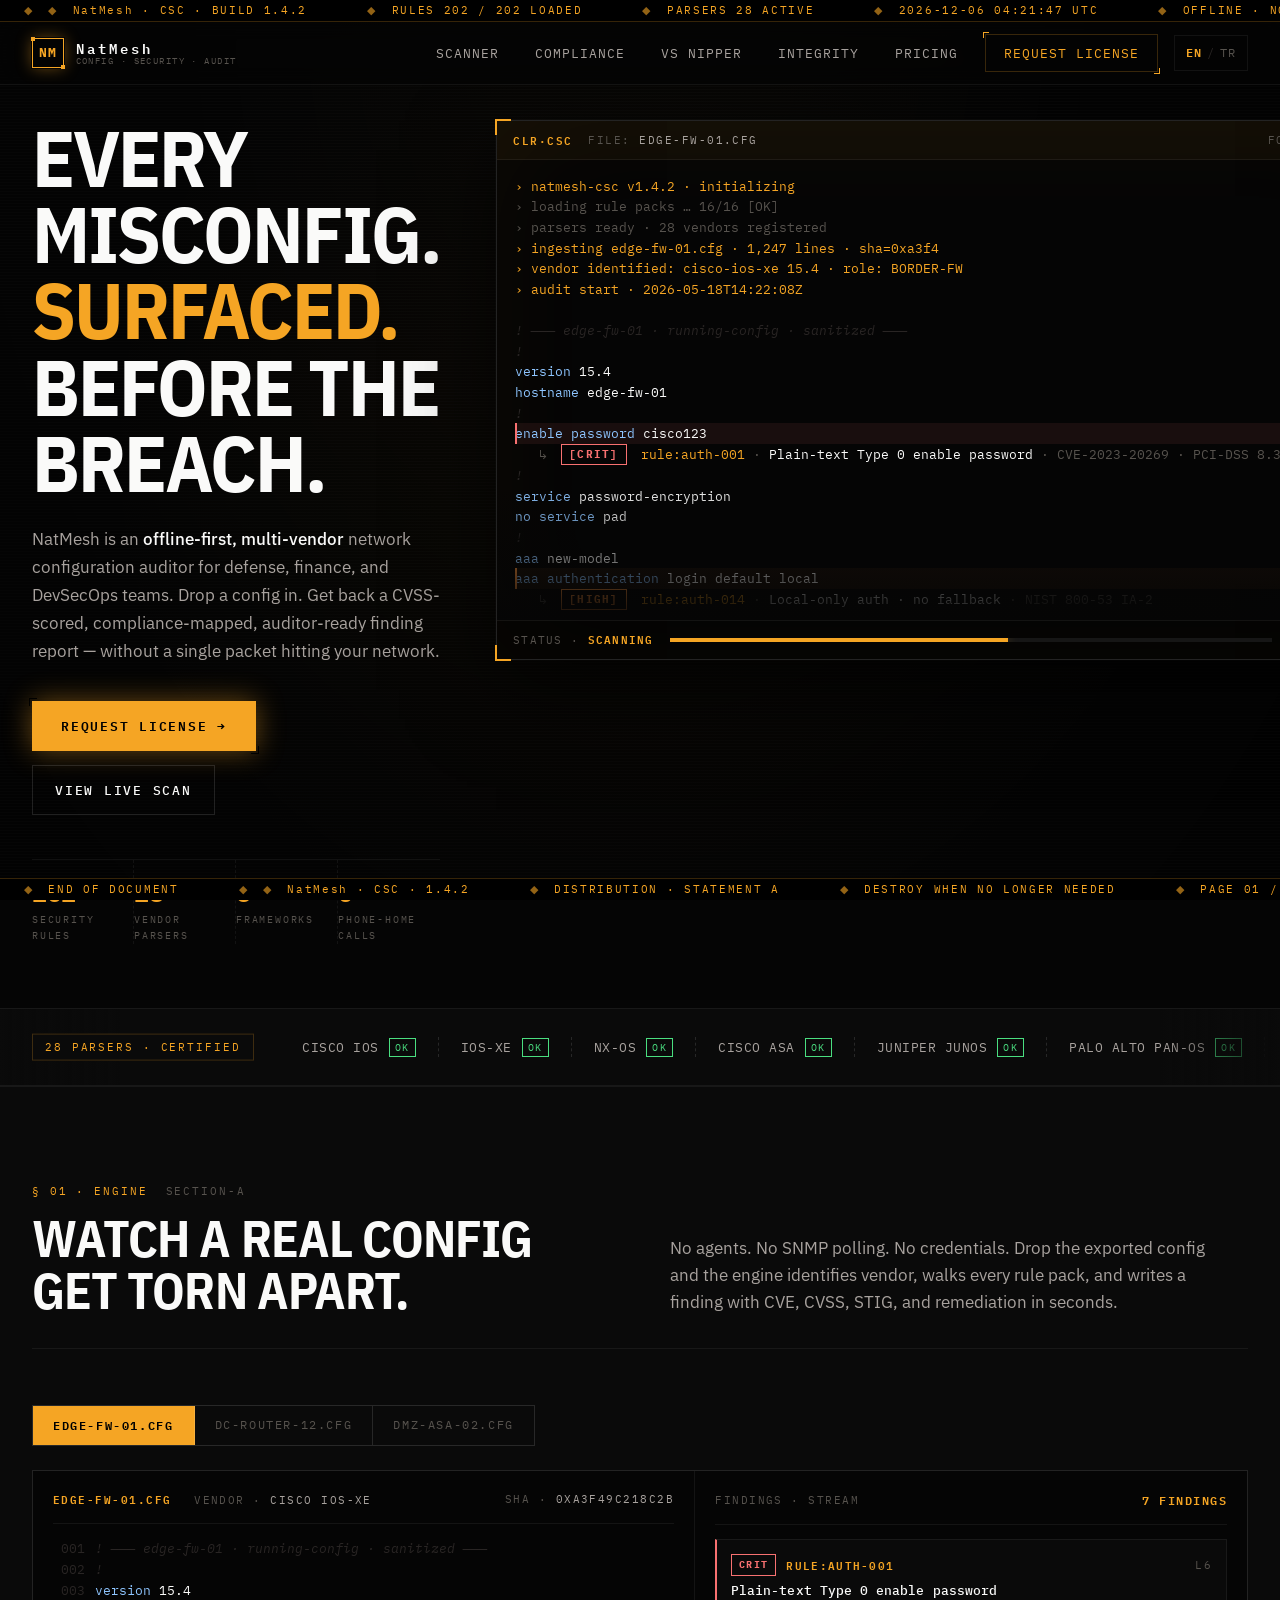
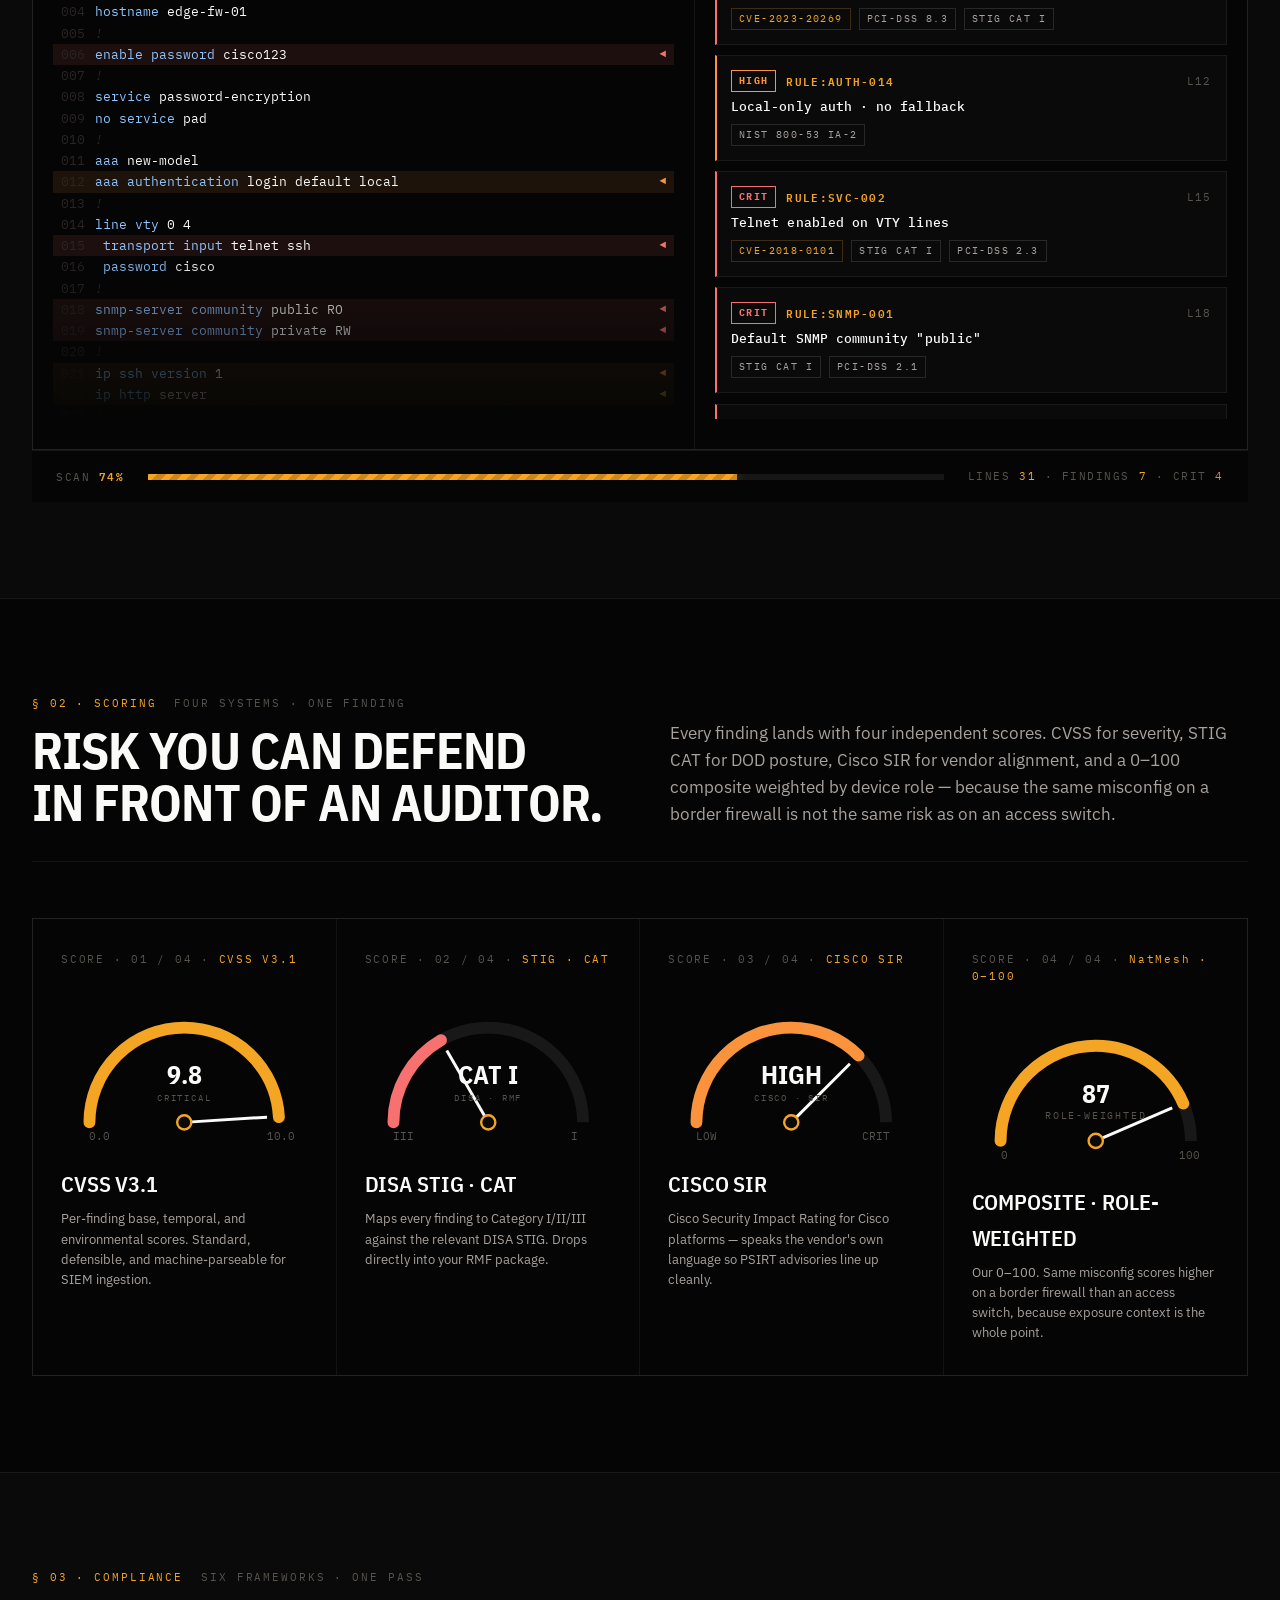
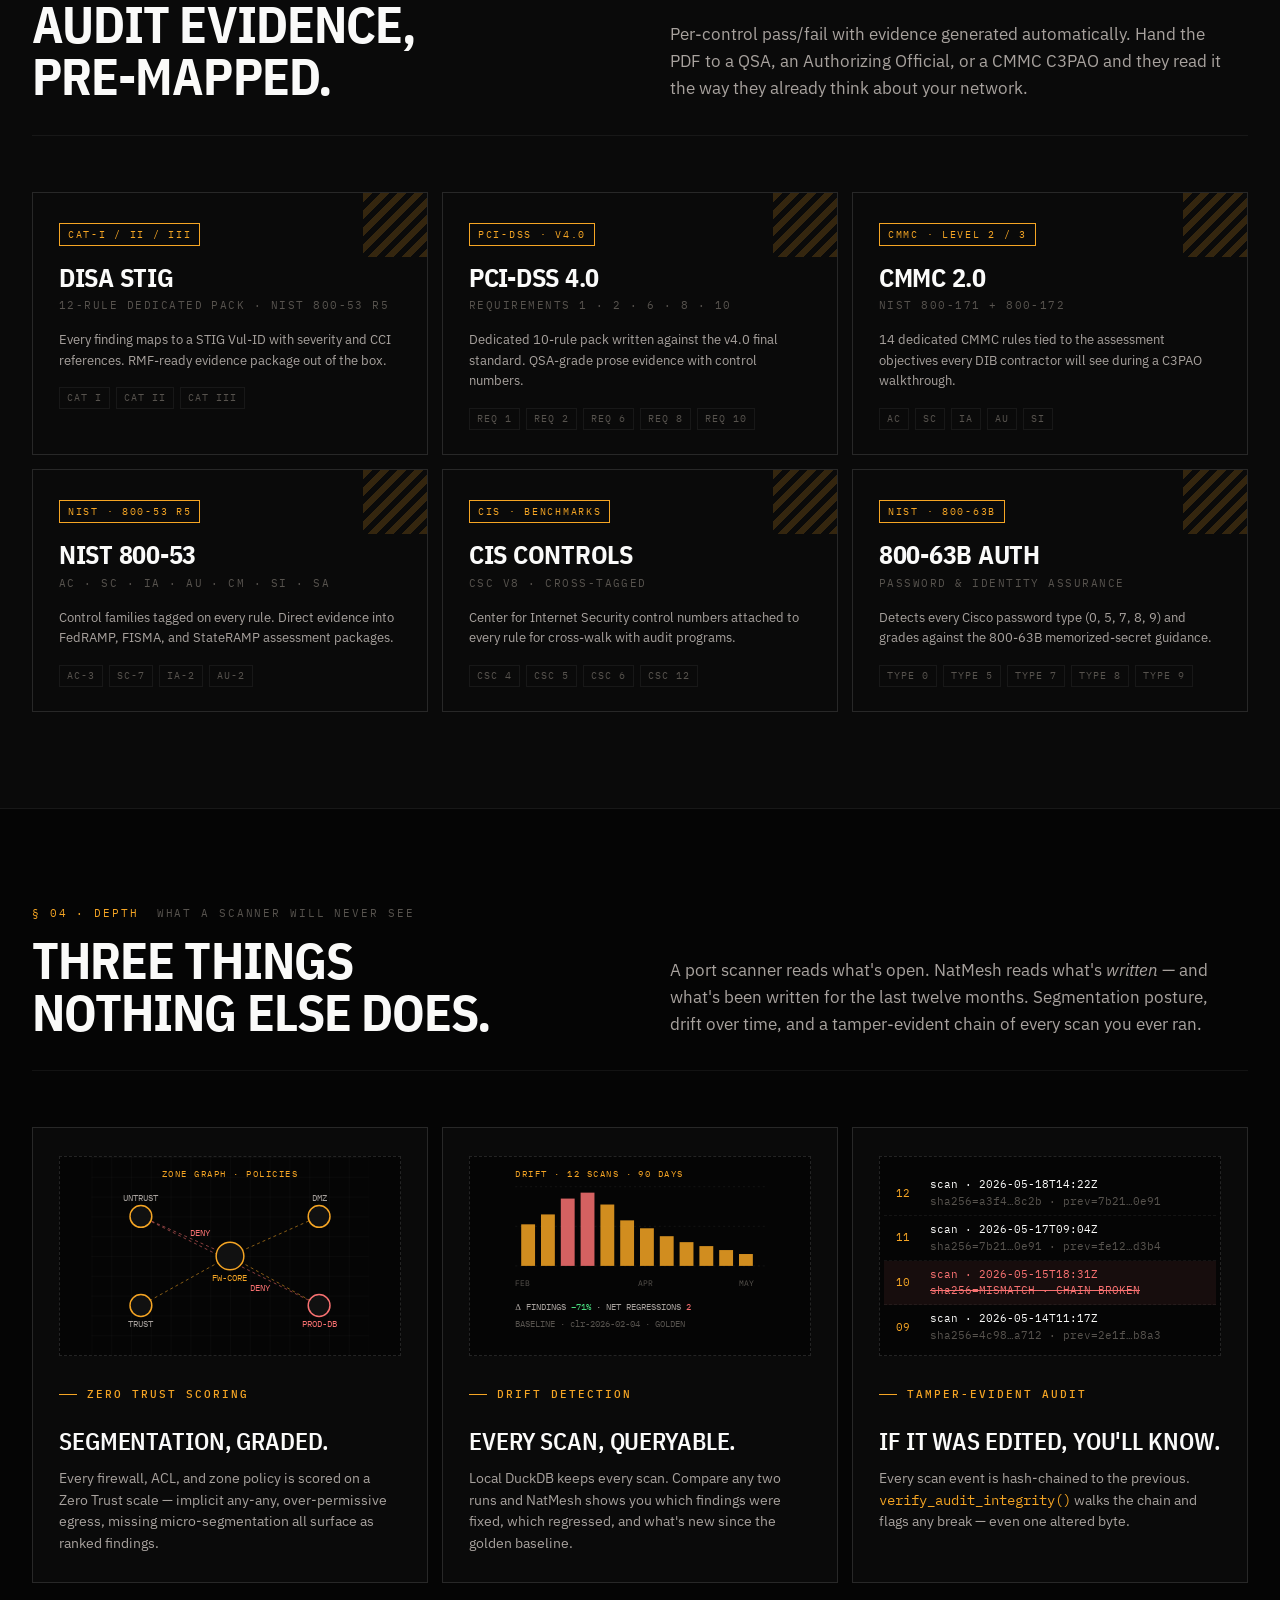
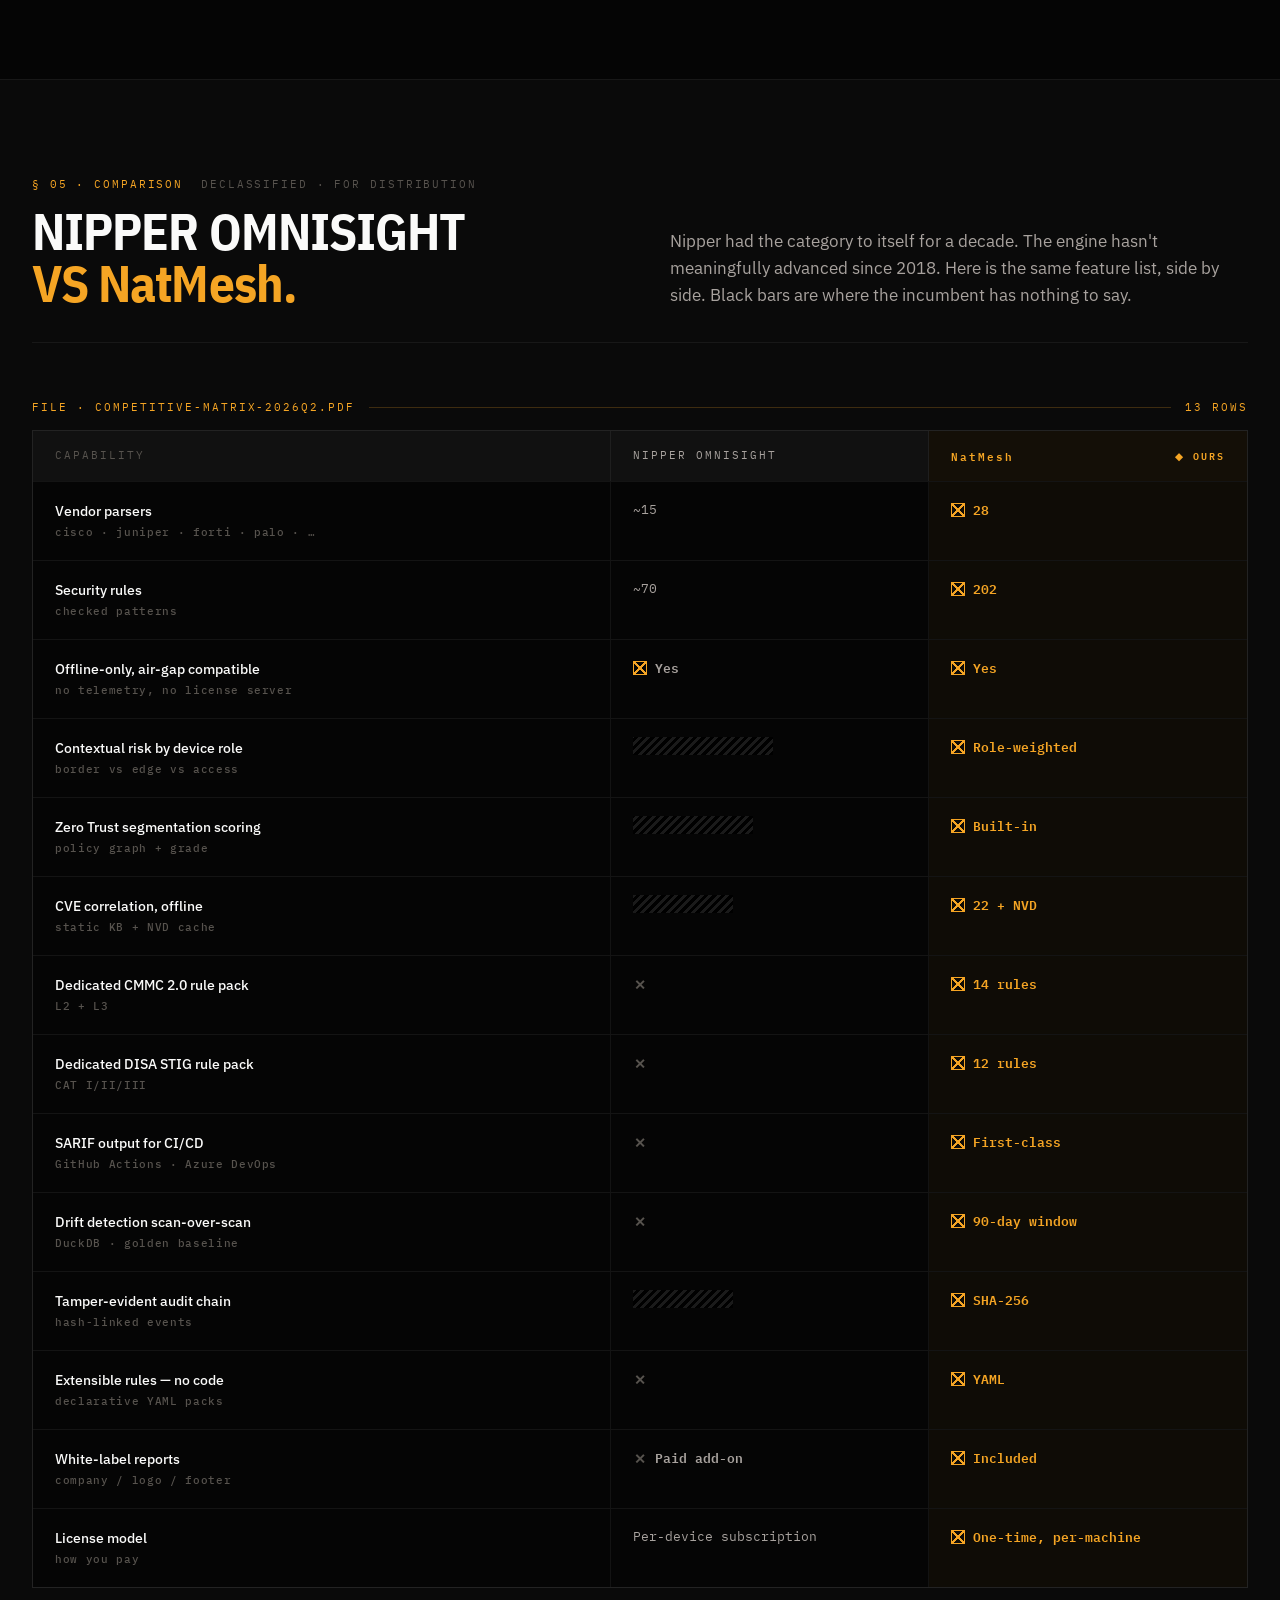
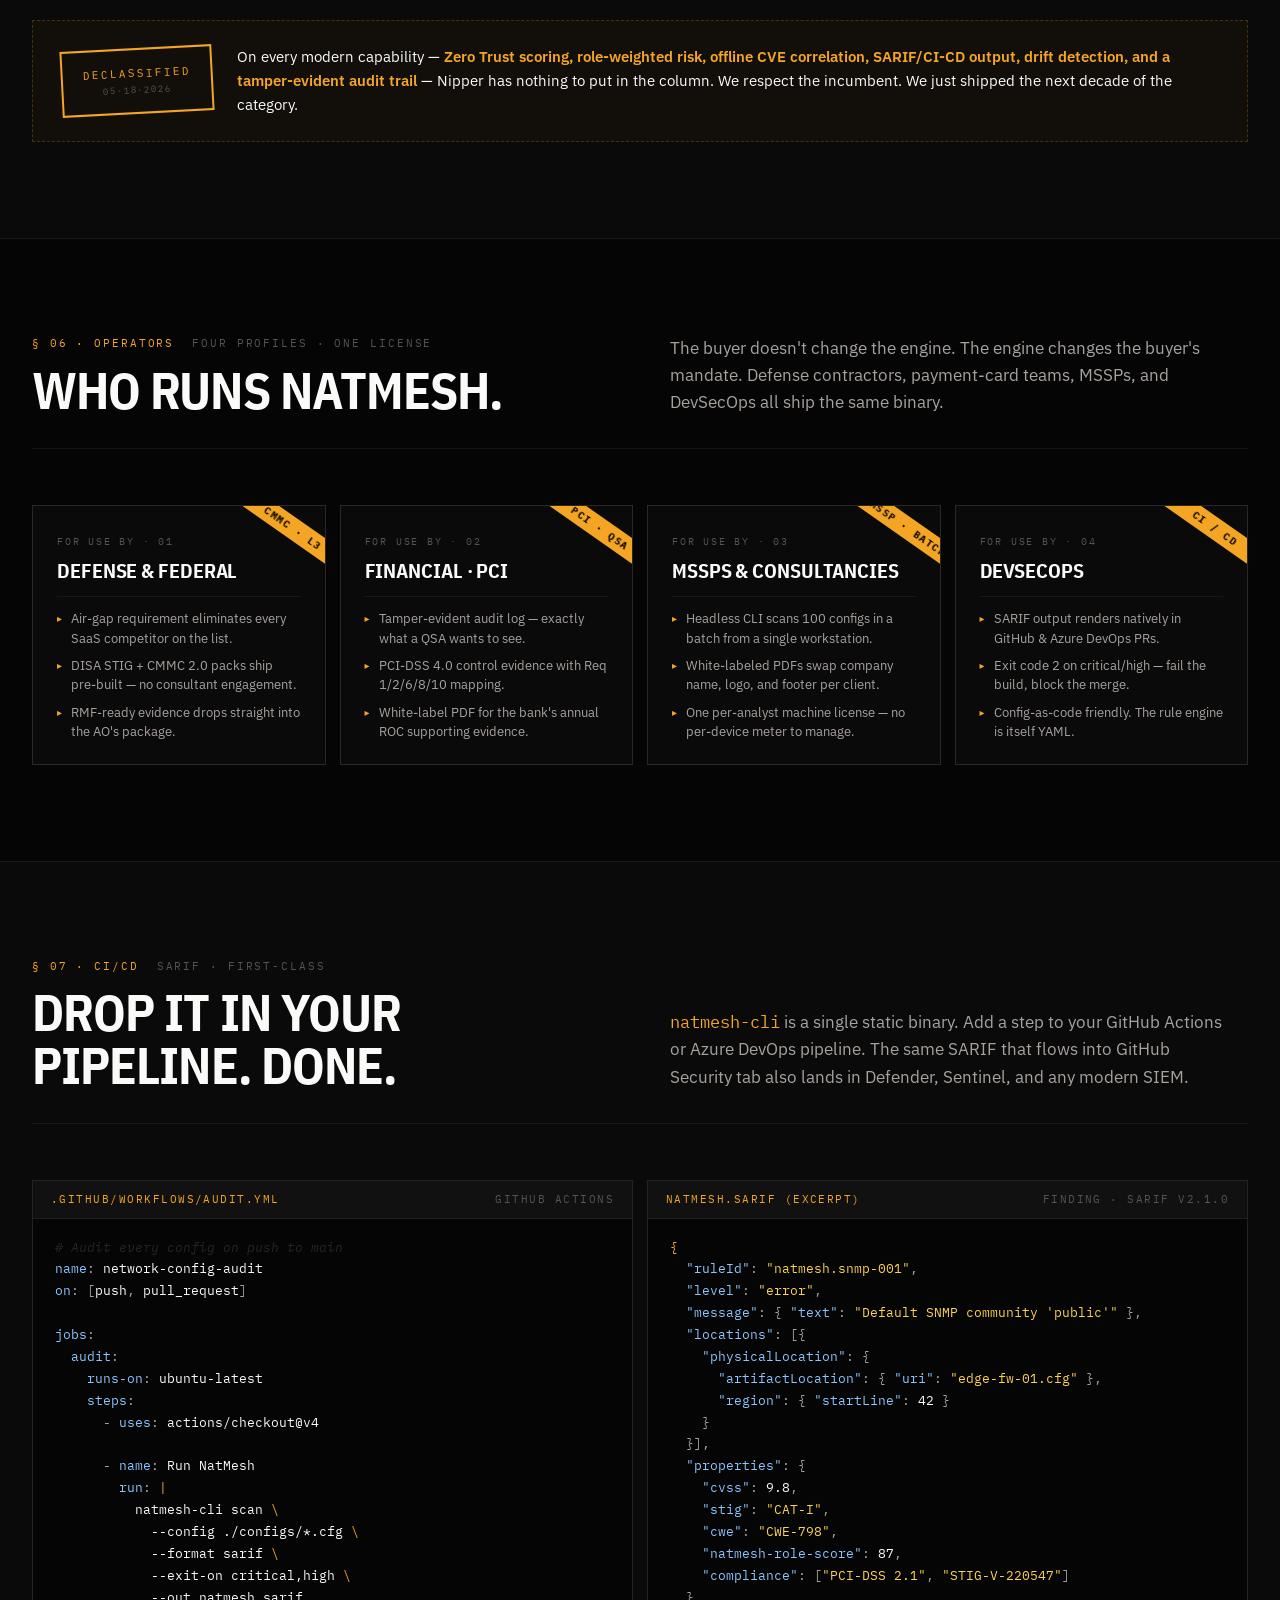
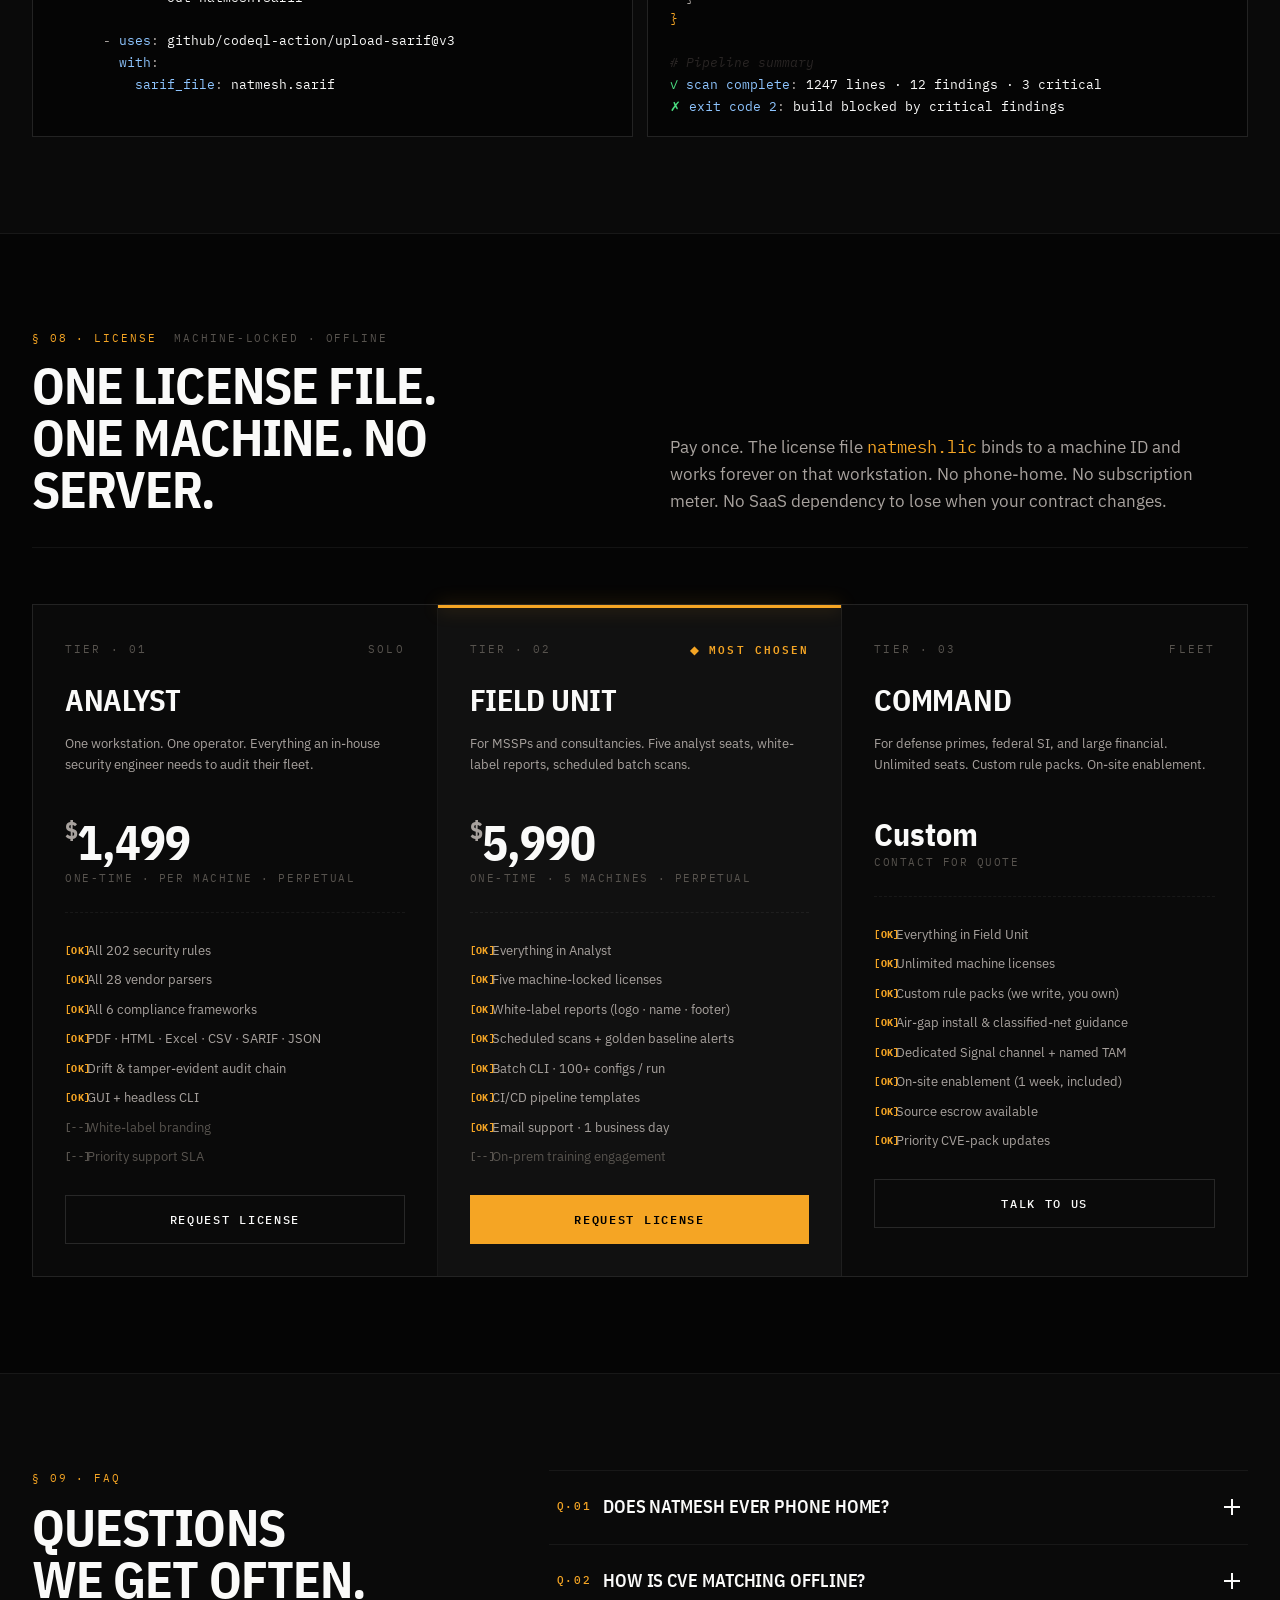
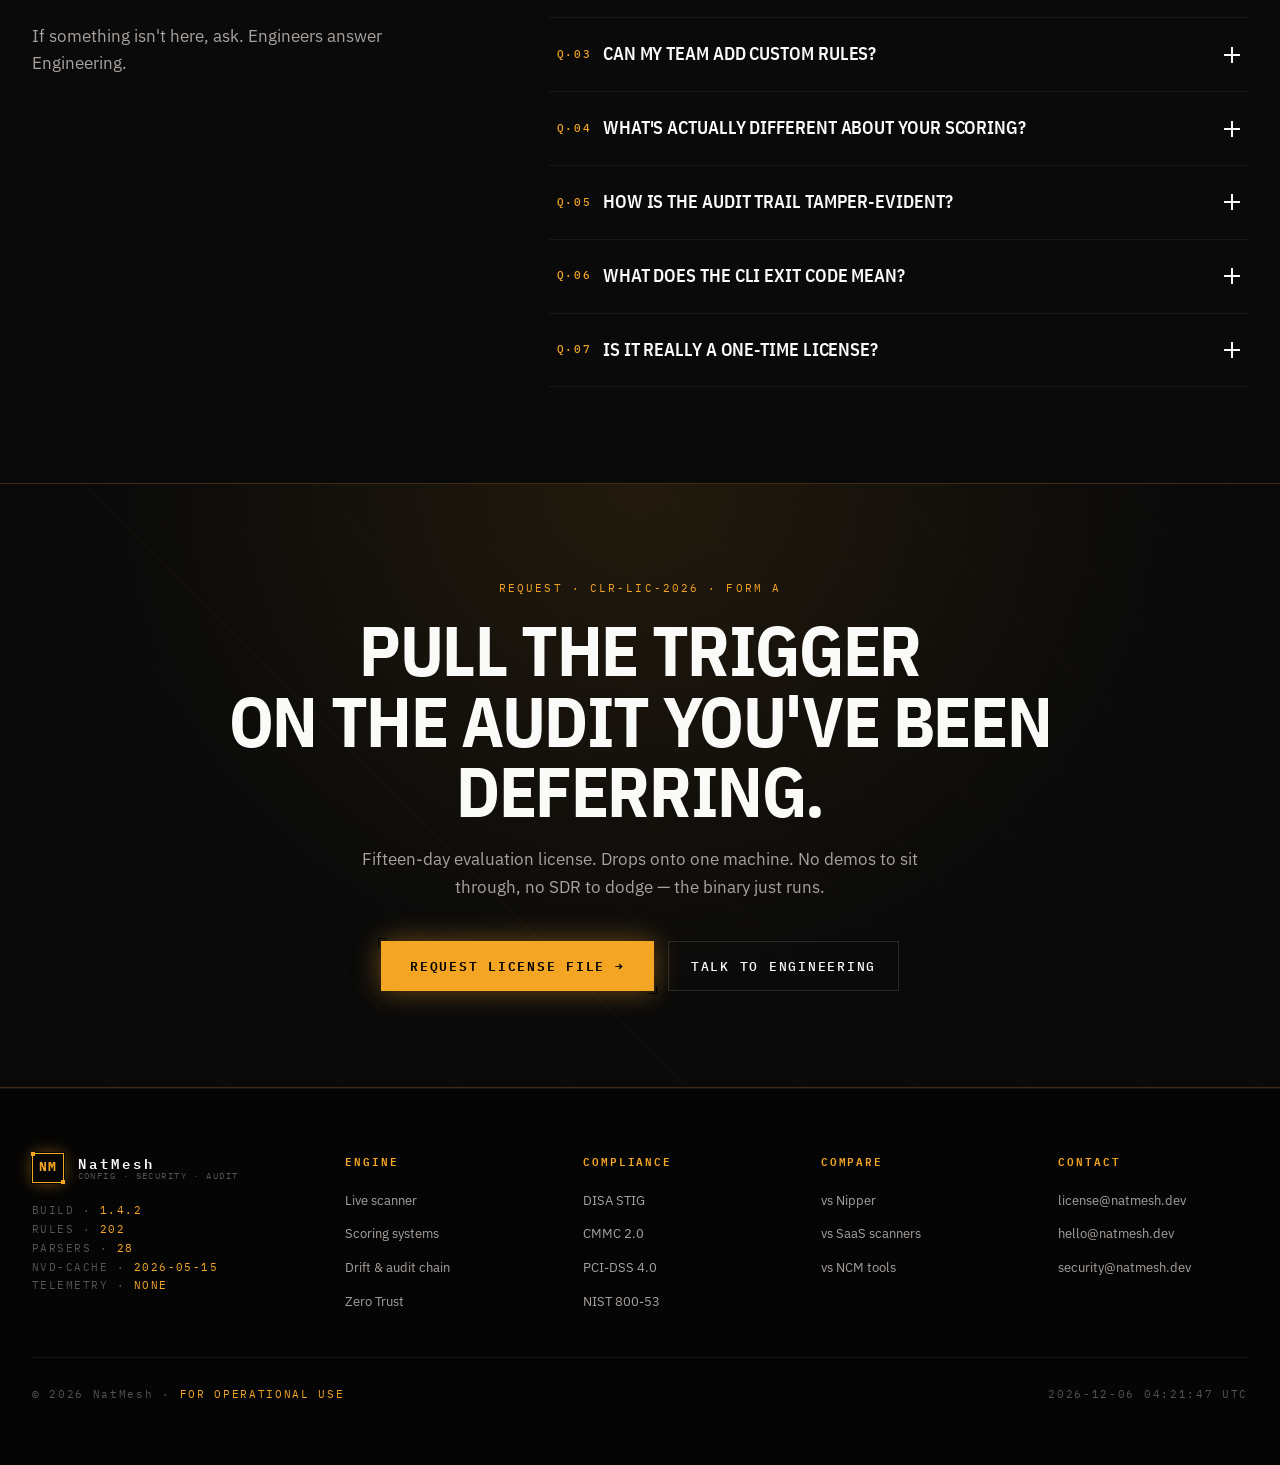
==== commit 7ecd2c43: "Add EN/TR i18n and recase NatMesh branding - Add lightweight i18n layer (i18n.js) with EN/TR toggle," ====
--- a/index.html
+++ b/index.html
@@ -3,7 +3,7 @@
 <head>
 <meta charset="UTF-8"/>
 <meta name="viewport" content="width=device-width,initial-scale=1.0"/>
-<title>NETMESH · Network Configuration Security Auditor</title>
+<title>NatMesh · Network Configuration Security Auditor</title>
 <meta name="description" content="Offline-first, multi-vendor configuration auditor — 202 rules · 28 parsers · 6 compliance frameworks. CMMC 2.0, DISA STIG, PCI-DSS 4.0, NIST 800-53. Air-gap compatible.">
 <link rel="preconnect" href="https://fonts.googleapis.com">
 <link rel="preconnect" href="https://fonts.gstatic.com" crossorigin>
@@ -28,18 +28,18 @@
 ═══════════════════════════════════════════════════════════ -->
 <div class="classbar top" role="banner" aria-label="System status">
   <div class="classbar-track">
-    <span>NETMESH · CSC · BUILD 1.4.2</span>
-    <span>RULES 202 / 202 LOADED</span>
-    <span>PARSERS 28 ACTIVE</span>
+    <span><span class="brandcase">NatMesh</span> · CSC · BUILD 1.4.2</span>
+    <span data-i18n="cb.rules">RULES 202 / 202 LOADED</span>
+    <span data-i18n="cb.parsers">PARSERS 28 ACTIVE</span>
     <span data-utc-clock>—</span>
-    <span>OFFLINE · NO TELEMETRY</span>
-    <span>FOR OPERATIONAL USE</span>
-    <span>NETMESH · CSC · BUILD 1.4.2</span>
-    <span>RULES 202 / 202 LOADED</span>
-    <span>PARSERS 28 ACTIVE</span>
+    <span data-i18n="cb.offline">OFFLINE · NO TELEMETRY</span>
+    <span data-i18n="cb.opuse">FOR OPERATIONAL USE</span>
+    <span><span class="brandcase">NatMesh</span> · CSC · BUILD 1.4.2</span>
+    <span data-i18n="cb.rules">RULES 202 / 202 LOADED</span>
+    <span data-i18n="cb.parsers">PARSERS 28 ACTIVE</span>
     <span data-utc-clock>—</span>
-    <span>OFFLINE · NO TELEMETRY</span>
-    <span>FOR OPERATIONAL USE</span>
+    <span data-i18n="cb.offline">OFFLINE · NO TELEMETRY</span>
+    <span data-i18n="cb.opuse">FOR OPERATIONAL USE</span>
   </div>
 </div>
 
@@ -48,19 +48,22 @@
 ═══════════════════════════════════════════════════════════ -->
 <nav id="nav">
   <div class="nav-inner">
-    <a href="#top" class="brand" aria-label="NetMesh home">
+    <a href="#top" class="brand" aria-label="NatMesh home">
       <span class="brand-mark">NM</span>
       <span>
-        <span class="brand-name">NETMESH</span><span class="brand-tag">CONFIG · SECURITY · AUDIT</span>
+        <span class="brand-name">NatMesh</span><span class="brand-tag" data-i18n="brand.tag">CONFIG · SECURITY · AUDIT</span>
       </span>
     </a>
     <div class="nav-links">
-      <a href="#scanner">Scanner</a>
-      <a href="#compliance">Compliance</a>
-      <a href="#comparison">vs Nipper</a>
-      <a href="#integrity">Integrity</a>
-      <a href="#pricing">Pricing</a>
-      <a href="#contact" class="cta">Request License</a>
+      <a href="#scanner" data-i18n="nav.scanner">Scanner</a>
+      <a href="#compliance" data-i18n="nav.compliance">Compliance</a>
+      <a href="#comparison" data-i18n="nav.vs">vs Nipper</a>
+      <a href="#integrity" data-i18n="nav.integrity">Integrity</a>
+      <a href="#pricing" data-i18n="nav.pricing">Pricing</a>
+      <a href="#contact" class="cta" data-i18n="nav.cta">Request License</a>
+      <button class="lang-toggle" id="lang-toggle" aria-label="Language">
+        <span class="lang-opt" data-lang="en">EN</span><span class="lang-sep">/</span><span class="lang-opt" data-lang="tr">TR</span>
+      </button>
     </div>
     <button class="burger" id="burger" aria-label="Menu" aria-expanded="false">
       <span></span><span></span><span></span>
@@ -68,12 +71,15 @@
   </div>
 </nav>
 <div class="mobile-drawer" id="mobile-drawer">
-  <a href="#scanner">Scanner</a>
-  <a href="#compliance">Compliance</a>
-  <a href="#comparison">vs Nipper</a>
-  <a href="#integrity">Integrity</a>
-  <a href="#pricing">Pricing</a>
-  <a href="#contact">Request License</a>
+  <a href="#scanner" data-i18n="nav.scanner">Scanner</a>
+  <a href="#compliance" data-i18n="nav.compliance">Compliance</a>
+  <a href="#comparison" data-i18n="nav.vs">vs Nipper</a>
+  <a href="#integrity" data-i18n="nav.integrity">Integrity</a>
+  <a href="#pricing" data-i18n="nav.pricing">Pricing</a>
+  <a href="#contact" data-i18n="nav.cta">Request License</a>
+  <button class="lang-toggle drawer" id="lang-toggle-mobile" aria-label="Language">
+    <span class="lang-opt" data-lang="en">EN</span><span class="lang-sep">/</span><span class="lang-opt" data-lang="tr">TR</span>
+  </button>
 </div>
 
 <!-- ════════════════════════════════════════════════════════
@@ -85,43 +91,43 @@
 
       <div class="hero-text">
 
-        <h1 class="h-display">
+        <h1 class="h-display" data-i18n="hero.h1">
           Every misconfig.<br>
           <span class="amber">Surfaced.</span><br>
           Before the breach.
         </h1>
 
-        <p class="hero-lede">
-          NetMesh is an <strong>offline-first, multi-vendor</strong> network configuration
+        <p class="hero-lede" data-i18n="hero.lede">
+          NatMesh is an <strong>offline-first, multi-vendor</strong> network configuration
           auditor for defense, finance, and DevSecOps teams. Drop a config in.
           Get back a CVSS-scored, compliance-mapped, auditor-ready finding report —
           without a single packet hitting your network.
         </p>
 
         <div class="hero-btns">
-          <a href="#pricing" class="btn btn-primary btn-stamp">
+          <a href="#pricing" class="btn btn-primary btn-stamp" data-i18n="hero.btn1">
             Request License
             <span class="arrow">→</span>
           </a>
-          <a href="#scanner" class="btn">View live scan</a>
+          <a href="#scanner" class="btn" data-i18n="hero.btn2">View live scan</a>
         </div>
 
         <div class="hero-fact-grid">
           <div class="hero-fact">
             <div class="hero-fact-num"><span data-count="202">0</span></div>
-            <div class="hero-fact-lbl">Security rules</div>
+            <div class="hero-fact-lbl" data-i18n="hero.fact1">Security rules</div>
           </div>
           <div class="hero-fact">
             <div class="hero-fact-num"><span data-count="28">0</span></div>
-            <div class="hero-fact-lbl">Vendor parsers</div>
+            <div class="hero-fact-lbl" data-i18n="hero.fact2">Vendor parsers</div>
           </div>
           <div class="hero-fact">
             <div class="hero-fact-num"><span data-count="6">0</span></div>
-            <div class="hero-fact-lbl">Frameworks</div>
+            <div class="hero-fact-lbl" data-i18n="hero.fact3">Frameworks</div>
           </div>
           <div class="hero-fact">
             <div class="hero-fact-num"><span data-count="0">0</span></div>
-            <div class="hero-fact-lbl">Phone-home calls</div>
+            <div class="hero-fact-lbl" data-i18n="hero.fact4">Phone-home calls</div>
           </div>
         </div>
       </div>
@@ -132,15 +138,15 @@
           <div class="term-frame"><span class="tl"></span><span class="tr"></span><span class="bl"></span><span class="br"></span></div>
           <div class="term-head">
             <span class="id">CLR·CSC</span>
-            <span>FILE: <span id="hero-term-file" style="color:var(--txt-2)">edge-fw-01.cfg</span></span>
+            <span><span data-i18n="term.file">FILE:</span> <span id="hero-term-file" style="color:var(--txt-2)">edge-fw-01.cfg</span></span>
             <span class="right">
-              <span>FOUND <span id="hero-term-found" style="color:var(--amber);font-weight:600">0</span></span>
-              <span class="live">LIVE</span>
+              <span><span data-i18n="term.found">FOUND</span> <span id="hero-term-found" style="color:var(--amber);font-weight:600">0</span></span>
+              <span class="live" data-i18n="term.live">LIVE</span>
             </span>
           </div>
           <div class="term-body" id="hero-term-body"></div>
           <div class="term-footer">
-            <span>STATUS · <span id="hero-term-stat" style="color:var(--amber);font-weight:600">BOOT</span></span>
+            <span><span data-i18n="term.status">STATUS</span> · <span id="hero-term-stat" style="color:var(--amber);font-weight:600">BOOT</span></span>
             <span class="progress"><span class="progress-fill" id="hero-term-prog"></span></span>
             <span>SHA · 0xa3f4</span>
           </div>
@@ -155,7 +161,7 @@
      VENDOR MARQUEE
 ═══════════════════════════════════════════════════════════ -->
 <div class="vendor-strip" aria-label="Supported vendors">
-  <span class="vendor-strip-label">28 PARSERS · CERTIFIED</span>
+  <span class="vendor-strip-label" data-i18n="vendor.label">28 PARSERS · CERTIFIED</span>
   <div class="vendor-marquee">
     <!-- duplicated 2x for seamless loop -->
     <span class="vendor-item">CISCO IOS <span class="ok">OK</span></span>
@@ -214,11 +220,11 @@
 
     <div class="section-head reveal">
       <div>
-        <div class="meta"><span class="id">§ 01 · ENGINE</span><span>SECTION-A</span></div>
-        <h2 class="h-section">Watch a real config<br>get torn apart.</h2>
-      </div>
-      <div>
-        <p class="lede">
+        <div class="meta"><span class="id" data-i18n="s1.ey">§ 01 · ENGINE</span><span>SECTION-A</span></div>
+        <h2 class="h-section" data-i18n="s1.h">Watch a real config<br>get torn apart.</h2>
+      </div>
+      <div>
+        <p class="lede" data-i18n="s1.lede">
           No agents. No SNMP polling. No credentials. Drop the exported config
           and the engine identifies vendor, walks every rule pack, and writes
           a finding with CVE, CVSS, STIG, and remediation in seconds.
@@ -251,7 +257,7 @@
 
         <div class="scanner-findings">
           <div class="scanner-findings-head">
-            <span>FINDINGS · STREAM</span>
+            <span data-i18n="s1.stream">FINDINGS · STREAM</span>
             <span class="count" id="scanner-finding-count">0 findings</span>
           </div>
           <div class="scanner-findings-list" id="scanner-findings-list">
@@ -284,11 +290,11 @@
   <div class="shell">
     <div class="section-head reveal">
       <div>
-        <div class="meta"><span class="id">§ 02 · SCORING</span><span>FOUR SYSTEMS · ONE FINDING</span></div>
-        <h2 class="h-section">Risk you can defend<br>in front of an auditor.</h2>
-      </div>
-      <div>
-        <p class="lede">
+        <div class="meta"><span class="id" data-i18n="s2.ey">§ 02 · SCORING</span><span data-i18n="s2.ey2">FOUR SYSTEMS · ONE FINDING</span></div>
+        <h2 class="h-section" data-i18n="s2.h">Risk you can defend<br>in front of an auditor.</h2>
+      </div>
+      <div>
+        <p class="lede" data-i18n="s2.lede">
           Every finding lands with four independent scores. CVSS for severity,
           STIG CAT for DOD posture, Cisco SIR for vendor alignment, and a 0–100
           composite weighted by device role — because the same misconfig on
@@ -314,7 +320,7 @@
           </svg>
         </div>
         <h4>CVSS v3.1</h4>
-        <p>Per-finding base, temporal, and environmental scores. Standard, defensible, and machine-parseable for SIEM ingestion.</p>
+        <p data-i18n="s2.c1">Per-finding base, temporal, and environmental scores. Standard, defensible, and machine-parseable for SIEM ingestion.</p>
       </div>
 
       <div class="score-card">
@@ -332,7 +338,7 @@
           </svg>
         </div>
         <h4>DISA STIG · CAT</h4>
-        <p>Maps every finding to Category I/II/III against the relevant DISA STIG. Drops directly into your RMF package.</p>
+        <p data-i18n="s2.c2">Maps every finding to Category I/II/III against the relevant DISA STIG. Drops directly into your RMF package.</p>
       </div>
 
       <div class="score-card">
@@ -350,11 +356,11 @@
           </svg>
         </div>
         <h4>Cisco SIR</h4>
-        <p>Cisco Security Impact Rating for Cisco platforms — speaks the vendor's own language so PSIRT advisories line up cleanly.</p>
+        <p data-i18n="s2.c3">Cisco Security Impact Rating for Cisco platforms — speaks the vendor's own language so PSIRT advisories line up cleanly.</p>
       </div>
 
       <div class="score-card">
-        <div class="num">SCORE · 04 / 04 · <span class="amber">NETMESH · 0–100</span></div>
+        <div class="num">SCORE · 04 / 04 · <span class="amber"><span class="brandcase">NatMesh</span> · 0–100</span></div>
         <div class="gauge">
           <svg viewBox="0 0 200 130" class="gauge-svg" data-gauge="87" data-max="100" preserveAspectRatio="xMidYMid meet" style="width:100%;height:100%">
             <path d="M 20 110 A 80 80 0 0 1 180 110" fill="none" stroke="rgba(255,255,255,0.08)" stroke-width="10"/>
@@ -367,8 +373,8 @@
             <text x="100" y="92" font-family="IBM Plex Mono" font-size="8" letter-spacing="1.5" text-anchor="middle" fill="#57534e">ROLE-WEIGHTED</text>
           </svg>
         </div>
-        <h4>Composite · Role-Weighted</h4>
-        <p>Our 0–100. Same misconfig scores higher on a border firewall than an access switch, because exposure context is the whole point.</p>
+        <h4 data-i18n="s2.c4t">Composite · Role-Weighted</h4>
+        <p data-i18n="s2.c4">Our 0–100. Same misconfig scores higher on a border firewall than an access switch, because exposure context is the whole point.</p>
       </div>
 
     </div>
@@ -383,11 +389,11 @@
 
     <div class="section-head reveal">
       <div>
-        <div class="meta"><span class="id">§ 03 · COMPLIANCE</span><span>SIX FRAMEWORKS · ONE PASS</span></div>
-        <h2 class="h-section">Audit evidence,<br>pre-mapped.</h2>
-      </div>
-      <div>
-        <p class="lede">
+        <div class="meta"><span class="id" data-i18n="s3.ey">§ 03 · COMPLIANCE</span><span data-i18n="s3.ey2">SIX FRAMEWORKS · ONE PASS</span></div>
+        <h2 class="h-section" data-i18n="s3.h">Audit evidence,<br>pre-mapped.</h2>
+      </div>
+      <div>
+        <p class="lede" data-i18n="s3.lede">
           Per-control pass/fail with evidence generated automatically.
           Hand the PDF to a QSA, an Authorizing Official, or a CMMC C3PAO and
           they read it the way they already think about your network.
@@ -400,8 +406,8 @@
       <div class="comp-folder">
         <div class="stamp">CAT-I / II / III</div>
         <h3>DISA STIG</h3>
-        <div class="sub">12-rule dedicated pack · NIST 800-53 r5</div>
-        <p>Every finding maps to a STIG Vul-ID with severity and CCI references. RMF-ready evidence package out of the box.</p>
+        <div class="sub" data-i18n="s3.f1sub">12-rule dedicated pack · NIST 800-53 r5</div>
+        <p data-i18n="s3.f1p">Every finding maps to a STIG Vul-ID with severity and CCI references. RMF-ready evidence package out of the box.</p>
         <div class="ctrls">
           <span class="ctrl">CAT I</span><span class="ctrl">CAT II</span><span class="ctrl">CAT III</span>
         </div>
@@ -410,8 +416,8 @@
       <div class="comp-folder">
         <div class="stamp">PCI-DSS · v4.0</div>
         <h3>PCI-DSS 4.0</h3>
-        <div class="sub">Requirements 1 · 2 · 6 · 8 · 10</div>
-        <p>Dedicated 10-rule pack written against the v4.0 final standard. QSA-grade prose evidence with control numbers.</p>
+        <div class="sub" data-i18n="s3.f2sub">Requirements 1 · 2 · 6 · 8 · 10</div>
+        <p data-i18n="s3.f2p">Dedicated 10-rule pack written against the v4.0 final standard. QSA-grade prose evidence with control numbers.</p>
         <div class="ctrls">
           <span class="ctrl">REQ 1</span><span class="ctrl">REQ 2</span><span class="ctrl">REQ 6</span><span class="ctrl">REQ 8</span><span class="ctrl">REQ 10</span>
         </div>
@@ -420,8 +426,8 @@
       <div class="comp-folder">
         <div class="stamp">CMMC · LEVEL 2 / 3</div>
         <h3>CMMC 2.0</h3>
-        <div class="sub">NIST 800-171 + 800-172</div>
-        <p>14 dedicated CMMC rules tied to the assessment objectives every DIB contractor will see during a C3PAO walkthrough.</p>
+        <div class="sub" data-i18n="s3.f3sub">NIST 800-171 + 800-172</div>
+        <p data-i18n="s3.f3p">14 dedicated CMMC rules tied to the assessment objectives every DIB contractor will see during a C3PAO walkthrough.</p>
         <div class="ctrls">
           <span class="ctrl">AC</span><span class="ctrl">SC</span><span class="ctrl">IA</span><span class="ctrl">AU</span><span class="ctrl">SI</span>
         </div>
@@ -430,8 +436,8 @@
       <div class="comp-folder">
         <div class="stamp">NIST · 800-53 r5</div>
         <h3>NIST 800-53</h3>
-        <div class="sub">AC · SC · IA · AU · CM · SI · SA</div>
-        <p>Control families tagged on every rule. Direct evidence into FedRAMP, FISMA, and StateRAMP assessment packages.</p>
+        <div class="sub" data-i18n="s3.f4sub">AC · SC · IA · AU · CM · SI · SA</div>
+        <p data-i18n="s3.f4p">Control families tagged on every rule. Direct evidence into FedRAMP, FISMA, and StateRAMP assessment packages.</p>
         <div class="ctrls">
           <span class="ctrl">AC-3</span><span class="ctrl">SC-7</span><span class="ctrl">IA-2</span><span class="ctrl">AU-2</span>
         </div>
@@ -440,8 +446,8 @@
       <div class="comp-folder">
         <div class="stamp">CIS · BENCHMARKS</div>
         <h3>CIS Controls</h3>
-        <div class="sub">CSC v8 · cross-tagged</div>
-        <p>Center for Internet Security control numbers attached to every rule for cross-walk with audit programs.</p>
+        <div class="sub" data-i18n="s3.f5sub">CSC v8 · cross-tagged</div>
+        <p data-i18n="s3.f5p">Center for Internet Security control numbers attached to every rule for cross-walk with audit programs.</p>
         <div class="ctrls">
           <span class="ctrl">CSC 4</span><span class="ctrl">CSC 5</span><span class="ctrl">CSC 6</span><span class="ctrl">CSC 12</span>
         </div>
@@ -450,8 +456,8 @@
       <div class="comp-folder">
         <div class="stamp">NIST · 800-63B</div>
         <h3>800-63B Auth</h3>
-        <div class="sub">Password &amp; identity assurance</div>
-        <p>Detects every Cisco password type (0, 5, 7, 8, 9) and grades against the 800-63B memorized-secret guidance.</p>
+        <div class="sub" data-i18n="s3.f6sub">Password &amp; identity assurance</div>
+        <p data-i18n="s3.f6p">Detects every Cisco password type (0, 5, 7, 8, 9) and grades against the 800-63B memorized-secret guidance.</p>
         <div class="ctrls">
           <span class="ctrl">TYPE 0</span><span class="ctrl">TYPE 5</span><span class="ctrl">TYPE 7</span><span class="ctrl">TYPE 8</span><span class="ctrl">TYPE 9</span>
         </div>
@@ -469,12 +475,12 @@
 
     <div class="section-head reveal">
       <div>
-        <div class="meta"><span class="id">§ 04 · DEPTH</span><span>WHAT A SCANNER WILL NEVER SEE</span></div>
-        <h2 class="h-section">Three things<br>nothing else does.</h2>
-      </div>
-      <div>
-        <p class="lede">
-          A port scanner reads what's open. NetMesh reads what's <em>written</em> —
+        <div class="meta"><span class="id" data-i18n="s4.ey">§ 04 · DEPTH</span><span data-i18n="s4.ey2">WHAT A SCANNER WILL NEVER SEE</span></div>
+        <h2 class="h-section" data-i18n="s4.h">Three things<br>nothing else does.</h2>
+      </div>
+      <div>
+        <p class="lede" data-i18n="s4.lede">
+          A port scanner reads what's open. NatMesh reads what's <em>written</em> —
           and what's been written for the last twelve months. Segmentation
           posture, drift over time, and a tamper-evident chain of every
           scan you ever ran.
@@ -514,9 +520,9 @@
             <text x="160" y="135" font-family="IBM Plex Mono" font-size="9" fill="#f87171">DENY</text>
           </svg>
         </div>
-        <div class="eyebrow">Zero Trust scoring</div>
-        <h3>Segmentation, graded.</h3>
-        <p>Every firewall, ACL, and zone policy is scored on a Zero Trust scale — implicit any-any, over-permissive egress, missing micro-segmentation all surface as ranked findings.</p>
+        <div class="eyebrow" data-i18n="s4.c1e">Zero Trust scoring</div>
+        <h3 data-i18n="s4.c1h">Segmentation, graded.</h3>
+        <p data-i18n="s4.c1p">Every firewall, ACL, and zone policy is scored on a Zero Trust scale — implicit any-any, over-permissive egress, missing micro-segmentation all surface as ranked findings.</p>
       </div>
 
       <!-- Drift -->
@@ -549,9 +555,9 @@
             <text x="14" y="172" font-family="IBM Plex Mono" font-size="9" fill="#57534e">BASELINE · clr-2026-02-04 · GOLDEN</text>
           </svg>
         </div>
-        <div class="eyebrow">Drift detection</div>
-        <h3>Every scan, queryable.</h3>
-        <p>Local DuckDB keeps every scan. Compare any two runs and NetMesh shows you which findings were fixed, which regressed, and what's new since the golden baseline.</p>
+        <div class="eyebrow" data-i18n="s4.c2e">Drift detection</div>
+        <h3 data-i18n="s4.c2h">Every scan, queryable.</h3>
+        <p data-i18n="s4.c2p">Local DuckDB keeps every scan. Compare any two runs and NatMesh shows you which findings were fixed, which regressed, and what's new since the golden baseline.</p>
       </div>
 
       <!-- Hash chain -->
@@ -564,9 +570,9 @@
             <div class="hash-row"><span class="idx">09</span><span><span style="color:var(--txt)">scan · 2026-05-14T11:17Z</span><br><span class="hash">sha256=4c98…a712 · prev=2e1f…b8a3</span></span></div>
           </div>
         </div>
-        <div class="eyebrow">Tamper-evident audit</div>
-        <h3>If it was edited, you'll know.</h3>
-        <p>Every scan event is hash-chained to the previous. <code style="font-family:var(--f-mono);color:var(--amber)">verify_audit_integrity()</code> walks the chain and flags any break — even one altered byte.</p>
+        <div class="eyebrow" data-i18n="s4.c3e">Tamper-evident audit</div>
+        <h3 data-i18n="s4.c3h">If it was edited, you'll know.</h3>
+        <p data-i18n="s4.c3p">Every scan event is hash-chained to the previous. <code style="font-family:var(--f-mono);color:var(--amber)">verify_audit_integrity()</code> walks the chain and flags any break — even one altered byte.</p>
       </div>
 
     </div>
@@ -574,18 +580,18 @@
 </section>
 
 <!-- ════════════════════════════════════════════════════════
-     NETMESH vs NIPPER · REDACTED COMPARISON
+     NatMesh vs NIPPER · REDACTED COMPARISON
 ═══════════════════════════════════════════════════════════ -->
 <section class="vs-section" id="comparison">
   <div class="shell">
 
     <div class="section-head reveal">
       <div>
-        <div class="meta"><span class="id">§ 05 · COMPARISON</span><span>DECLASSIFIED · FOR DISTRIBUTION</span></div>
-        <h2 class="h-section">Nipper Omnisight<br><span style="color:var(--amber)">vs NetMesh.</span></h2>
-      </div>
-      <div>
-        <p class="lede">
+        <div class="meta"><span class="id" data-i18n="s5.ey">§ 05 · COMPARISON</span><span data-i18n="s5.ey2">DECLASSIFIED · FOR DISTRIBUTION</span></div>
+        <h2 class="h-section" data-i18n="s5.h">Nipper Omnisight<br><span style="color:var(--amber)">vs <span class="brandcase">NatMesh</span>.</span></h2>
+      </div>
+      <div>
+        <p class="lede" data-i18n="s5.lede">
           Nipper had the category to itself for a decade. The engine hasn't
           meaningfully advanced since 2018. Here is the same feature list,
           side by side. Black bars are where the incumbent has nothing to say.
@@ -594,104 +600,104 @@
     </div>
 
     <div class="reveal">
-      <div class="vs-headerline"><span>FILE · COMPETITIVE-MATRIX-2026Q2.PDF</span><span class="bar"></span><span>13 ROWS</span></div>
+      <div class="vs-headerline"><span>FILE · COMPETITIVE-MATRIX-2026Q2.PDF</span><span class="bar"></span><span data-i18n="s5.rows">13 ROWS</span></div>
 
       <div class="vs-table">
         <div class="vs-row head">
-          <div>CAPABILITY</div>
+          <div data-i18n="s5.cap">CAPABILITY</div>
           <div class="col-them">NIPPER OMNISIGHT</div>
-          <div class="col-us">NETMESH</div>
-        </div>
-
-        <div class="vs-row">
-          <div class="feat">Vendor parsers<span class="sub">cisco · juniper · forti · palo · …</span></div>
+          <div class="col-us"><span class="brandcase">NatMesh</span></div>
+        </div>
+
+        <div class="vs-row">
+          <div class="feat" data-i18n="s5.r1">Vendor parsers<span class="sub">cisco · juniper · forti · palo · …</span></div>
           <div class="col-them">~15</div>
           <div class="col-us"><span class="vs-mark yes">28</span></div>
         </div>
 
         <div class="vs-row">
-          <div class="feat">Security rules<span class="sub">checked patterns</span></div>
+          <div class="feat" data-i18n="s5.r2">Security rules<span class="sub">checked patterns</span></div>
           <div class="col-them">~70</div>
           <div class="col-us"><span class="vs-mark yes">202</span></div>
         </div>
 
         <div class="vs-row">
-          <div class="feat">Offline-only, air-gap compatible<span class="sub">no telemetry, no license server</span></div>
-          <div class="col-them"><span class="vs-mark yes">Yes</span></div>
-          <div class="col-us"><span class="vs-mark yes">Yes</span></div>
-        </div>
-
-        <div class="vs-row">
-          <div class="feat">Contextual risk by device role<span class="sub">border vs edge vs access</span></div>
+          <div class="feat" data-i18n="s5.r3">Offline-only, air-gap compatible<span class="sub">no telemetry, no license server</span></div>
+          <div class="col-them"><span class="vs-mark yes" data-i18n="s5.yes">Yes</span></div>
+          <div class="col-us"><span class="vs-mark yes" data-i18n="s5.yes">Yes</span></div>
+        </div>
+
+        <div class="vs-row">
+          <div class="feat" data-i18n="s5.r4">Contextual risk by device role<span class="sub">border vs edge vs access</span></div>
           <div class="col-them"><span class="redact" style="width:140px;height:18px">&nbsp;</span></div>
-          <div class="col-us"><span class="vs-mark yes">Role-weighted</span></div>
-        </div>
-
-        <div class="vs-row">
-          <div class="feat">Zero Trust segmentation scoring<span class="sub">policy graph + grade</span></div>
+          <div class="col-us"><span class="vs-mark yes" data-i18n="s5.r4v">Role-weighted</span></div>
+        </div>
+
+        <div class="vs-row">
+          <div class="feat" data-i18n="s5.r5">Zero Trust segmentation scoring<span class="sub">policy graph + grade</span></div>
           <div class="col-them"><span class="redact" style="width:120px;height:18px">&nbsp;</span></div>
-          <div class="col-us"><span class="vs-mark yes">Built-in</span></div>
-        </div>
-
-        <div class="vs-row">
-          <div class="feat">CVE correlation, offline<span class="sub">static KB + NVD cache</span></div>
+          <div class="col-us"><span class="vs-mark yes" data-i18n="s5.r5v">Built-in</span></div>
+        </div>
+
+        <div class="vs-row">
+          <div class="feat" data-i18n="s5.r6">CVE correlation, offline<span class="sub">static KB + NVD cache</span></div>
           <div class="col-them"><span class="redact" style="width:100px;height:18px">&nbsp;</span></div>
           <div class="col-us"><span class="vs-mark yes">22 + NVD</span></div>
         </div>
 
         <div class="vs-row">
-          <div class="feat">Dedicated CMMC 2.0 rule pack<span class="sub">L2 + L3</span></div>
+          <div class="feat" data-i18n="s5.r7">Dedicated CMMC 2.0 rule pack<span class="sub">L2 + L3</span></div>
           <div class="col-them"><span class="vs-mark no">&nbsp;</span></div>
-          <div class="col-us"><span class="vs-mark yes">14 rules</span></div>
-        </div>
-
-        <div class="vs-row">
-          <div class="feat">Dedicated DISA STIG rule pack<span class="sub">CAT I/II/III</span></div>
+          <div class="col-us"><span class="vs-mark yes" data-i18n="s5.r7v">14 rules</span></div>
+        </div>
+
+        <div class="vs-row">
+          <div class="feat" data-i18n="s5.r8">Dedicated DISA STIG rule pack<span class="sub">CAT I/II/III</span></div>
           <div class="col-them"><span class="vs-mark no">&nbsp;</span></div>
-          <div class="col-us"><span class="vs-mark yes">12 rules</span></div>
-        </div>
-
-        <div class="vs-row">
-          <div class="feat">SARIF output for CI/CD<span class="sub">GitHub Actions · Azure DevOps</span></div>
+          <div class="col-us"><span class="vs-mark yes" data-i18n="s5.r8v">12 rules</span></div>
+        </div>
+
+        <div class="vs-row">
+          <div class="feat" data-i18n="s5.r9">SARIF output for CI/CD<span class="sub">GitHub Actions · Azure DevOps</span></div>
           <div class="col-them"><span class="vs-mark no">&nbsp;</span></div>
-          <div class="col-us"><span class="vs-mark yes">First-class</span></div>
-        </div>
-
-        <div class="vs-row">
-          <div class="feat">Drift detection scan-over-scan<span class="sub">DuckDB · golden baseline</span></div>
+          <div class="col-us"><span class="vs-mark yes" data-i18n="s5.r9v">First-class</span></div>
+        </div>
+
+        <div class="vs-row">
+          <div class="feat" data-i18n="s5.r10">Drift detection scan-over-scan<span class="sub">DuckDB · golden baseline</span></div>
           <div class="col-them"><span class="vs-mark no">&nbsp;</span></div>
-          <div class="col-us"><span class="vs-mark yes">90-day window</span></div>
-        </div>
-
-        <div class="vs-row">
-          <div class="feat">Tamper-evident audit chain<span class="sub">hash-linked events</span></div>
+          <div class="col-us"><span class="vs-mark yes" data-i18n="s5.r10v">90-day window</span></div>
+        </div>
+
+        <div class="vs-row">
+          <div class="feat" data-i18n="s5.r11">Tamper-evident audit chain<span class="sub">hash-linked events</span></div>
           <div class="col-them"><span class="redact" style="width:100px;height:18px">&nbsp;</span></div>
           <div class="col-us"><span class="vs-mark yes">SHA-256</span></div>
         </div>
 
         <div class="vs-row">
-          <div class="feat">Extensible rules — no code<span class="sub">declarative YAML packs</span></div>
+          <div class="feat" data-i18n="s5.r12">Extensible rules — no code<span class="sub">declarative YAML packs</span></div>
           <div class="col-them"><span class="vs-mark no">&nbsp;</span></div>
           <div class="col-us"><span class="vs-mark yes">YAML</span></div>
         </div>
 
         <div class="vs-row">
-          <div class="feat">White-label reports<span class="sub">company / logo / footer</span></div>
-          <div class="col-them"><span class="vs-mark no">Paid add-on</span></div>
-          <div class="col-us"><span class="vs-mark yes">Included</span></div>
-        </div>
-
-        <div class="vs-row">
-          <div class="feat">License model<span class="sub">how you pay</span></div>
-          <div class="col-them">Per-device subscription</div>
-          <div class="col-us"><span class="vs-mark yes">One-time, per-machine</span></div>
+          <div class="feat" data-i18n="s5.r13">White-label reports<span class="sub">company / logo / footer</span></div>
+          <div class="col-them"><span class="vs-mark no" data-i18n="s5.r13t">Paid add-on</span></div>
+          <div class="col-us"><span class="vs-mark yes" data-i18n="s5.r13v">Included</span></div>
+        </div>
+
+        <div class="vs-row">
+          <div class="feat" data-i18n="s5.r14">License model<span class="sub">how you pay</span></div>
+          <div class="col-them" data-i18n="s5.r14t">Per-device subscription</div>
+          <div class="col-us"><span class="vs-mark yes" data-i18n="s5.r14v">One-time, per-machine</span></div>
         </div>
 
       </div>
 
       <div class="vs-summary">
-        <div class="stamp">DECLASSIFIED<span>05·18·2026</span></div>
-        <p>
+        <div class="stamp" data-i18n="s5.stamp">DECLASSIFIED<span>05·18·2026</span></div>
+        <p data-i18n="s5.sum">
           On every modern capability — <strong>Zero Trust scoring, role-weighted risk,
           offline CVE correlation, SARIF/CI-CD output, drift detection, and a tamper-evident
           audit trail</strong> — Nipper has nothing to put in the column. We respect the
@@ -711,11 +717,11 @@
 
     <div class="section-head reveal">
       <div>
-        <div class="meta"><span class="id">§ 06 · OPERATORS</span><span>FOUR PROFILES · ONE LICENSE</span></div>
-        <h2 class="h-section">Who runs NetMesh.</h2>
-      </div>
-      <div>
-        <p class="lede">
+        <div class="meta"><span class="id" data-i18n="s6.ey">§ 06 · OPERATORS</span><span data-i18n="s6.ey2">FOUR PROFILES · ONE LICENSE</span></div>
+        <h2 class="h-section" data-i18n="s6.h">Who runs NatMesh.</h2>
+      </div>
+      <div>
+        <p class="lede" data-i18n="s6.lede">
           The buyer doesn't change the engine. The engine changes the buyer's
           mandate. Defense contractors, payment-card teams, MSSPs, and
           DevSecOps all ship the same binary.
@@ -727,45 +733,45 @@
 
       <div class="persona">
         <div class="ribbon">CMMC · L3</div>
-        <div class="for-use">FOR USE BY · 01</div>
-        <h4>Defense &amp; Federal</h4>
+        <div class="for-use" data-i18n="s6.use1">FOR USE BY · 01</div>
+        <h4 data-i18n="s6.p1h">Defense &amp; Federal</h4>
         <ul>
-          <li>Air-gap requirement eliminates every SaaS competitor on the list.</li>
-          <li>DISA STIG + CMMC 2.0 packs ship pre-built — no consultant engagement.</li>
-          <li>RMF-ready evidence drops straight into the AO's package.</li>
+          <li data-i18n="s6.p1a">Air-gap requirement eliminates every SaaS competitor on the list.</li>
+          <li data-i18n="s6.p1b">DISA STIG + CMMC 2.0 packs ship pre-built — no consultant engagement.</li>
+          <li data-i18n="s6.p1c">RMF-ready evidence drops straight into the AO's package.</li>
         </ul>
       </div>
 
       <div class="persona">
         <div class="ribbon">PCI · QSA</div>
-        <div class="for-use">FOR USE BY · 02</div>
-        <h4>Financial · PCI</h4>
+        <div class="for-use" data-i18n="s6.use2">FOR USE BY · 02</div>
+        <h4 data-i18n="s6.p2h">Financial · PCI</h4>
         <ul>
-          <li>Tamper-evident audit log — exactly what a QSA wants to see.</li>
-          <li>PCI-DSS 4.0 control evidence with Req 1/2/6/8/10 mapping.</li>
-          <li>White-label PDF for the bank's annual ROC supporting evidence.</li>
+          <li data-i18n="s6.p2a">Tamper-evident audit log — exactly what a QSA wants to see.</li>
+          <li data-i18n="s6.p2b">PCI-DSS 4.0 control evidence with Req 1/2/6/8/10 mapping.</li>
+          <li data-i18n="s6.p2c">White-label PDF for the bank's annual ROC supporting evidence.</li>
         </ul>
       </div>
 
       <div class="persona">
         <div class="ribbon">MSSP · BATCH</div>
-        <div class="for-use">FOR USE BY · 03</div>
-        <h4>MSSPs &amp; Consultancies</h4>
+        <div class="for-use" data-i18n="s6.use3">FOR USE BY · 03</div>
+        <h4 data-i18n="s6.p3h">MSSPs &amp; Consultancies</h4>
         <ul>
-          <li>Headless CLI scans 100 configs in a batch from a single workstation.</li>
-          <li>White-labeled PDFs swap company name, logo, and footer per client.</li>
-          <li>One per-analyst machine license — no per-device meter to manage.</li>
+          <li data-i18n="s6.p3a">Headless CLI scans 100 configs in a batch from a single workstation.</li>
+          <li data-i18n="s6.p3b">White-labeled PDFs swap company name, logo, and footer per client.</li>
+          <li data-i18n="s6.p3c">One per-analyst machine license — no per-device meter to manage.</li>
         </ul>
       </div>
 
       <div class="persona">
         <div class="ribbon">CI / CD</div>
-        <div class="for-use">FOR USE BY · 04</div>
-        <h4>DevSecOps</h4>
+        <div class="for-use" data-i18n="s6.use4">FOR USE BY · 04</div>
+        <h4 data-i18n="s6.p4h">DevSecOps</h4>
         <ul>
-          <li>SARIF output renders natively in GitHub &amp; Azure DevOps PRs.</li>
-          <li>Exit code 2 on critical/high — fail the build, block the merge.</li>
-          <li>Config-as-code friendly. The rule engine is itself YAML.</li>
+          <li data-i18n="s6.p4a">SARIF output renders natively in GitHub &amp; Azure DevOps PRs.</li>
+          <li data-i18n="s6.p4b">Exit code 2 on critical/high — fail the build, block the merge.</li>
+          <li data-i18n="s6.p4c">Config-as-code friendly. The rule engine is itself YAML.</li>
         </ul>
       </div>
 
@@ -781,12 +787,12 @@
 
     <div class="section-head reveal">
       <div>
-        <div class="meta"><span class="id">§ 07 · CI/CD</span><span>SARIF · FIRST-CLASS</span></div>
-        <h2 class="h-section">Drop it in your<br>pipeline. Done.</h2>
-      </div>
-      <div>
-        <p class="lede">
-          <span class="mono" style="color:var(--amber)">netmesh-cli</span> is a single static
+        <div class="meta"><span class="id" data-i18n="s7.ey">§ 07 · CI/CD</span><span data-i18n="s7.ey2">SARIF · FIRST-CLASS</span></div>
+        <h2 class="h-section" data-i18n="s7.h">Drop it in your<br>pipeline. Done.</h2>
+      </div>
+      <div>
+        <p class="lede" data-i18n="s7.lede">
+          <span class="mono" style="color:var(--amber)">natmesh-cli</span> is a single static
           binary. Add a step to your GitHub Actions or Azure DevOps pipeline.
           The same SARIF that flows into GitHub Security tab also lands in
           Defender, Sentinel, and any modern SIEM.
@@ -811,27 +817,27 @@
     <span class="k">steps</span>:
       - <span class="k">uses</span>: <span class="v">actions/checkout@v4</span>
 
-      - <span class="k">name</span>: <span class="v">Run NetMesh</span>
+      - <span class="k">name</span>: <span class="v">Run NatMesh</span>
         <span class="k">run</span>: <span class="p">|</span>
-          <span class="v">netmesh-cli scan</span> <span class="p">\</span>
+          <span class="v">natmesh-cli scan</span> <span class="p">\</span>
             <span class="v">--config ./configs/*.cfg</span> <span class="p">\</span>
             <span class="v">--format sarif</span> <span class="p">\</span>
             <span class="v">--exit-on critical,high</span> <span class="p">\</span>
-            <span class="v">--out netmesh.sarif</span>
+            <span class="v">--out natmesh.sarif</span>
 
       - <span class="k">uses</span>: <span class="v">github/codeql-action/upload-sarif@v3</span>
         <span class="k">with</span>:
-          <span class="k">sarif_file</span>: <span class="v">netmesh.sarif</span>
+          <span class="k">sarif_file</span>: <span class="v">natmesh.sarif</span>
 </pre></div>
       </div>
 
       <div class="code-box">
         <div class="code-head">
-          <span class="label">netmesh.sarif (excerpt)</span>
+          <span class="label">natmesh.sarif (excerpt)</span>
           <span>FINDING · SARIF v2.1.0</span>
         </div>
         <div class="code-body"><pre style="margin:0;font-family:var(--f-mono);font-size:12.5px;line-height:1.75;color:var(--txt-2)"><span class="p">{</span>
-  <span class="k">"ruleId"</span>: <span class="s">"netmesh.snmp-001"</span>,
+  <span class="k">"ruleId"</span>: <span class="s">"natmesh.snmp-001"</span>,
   <span class="k">"level"</span>: <span class="s">"error"</span>,
   <span class="k">"message"</span>: { <span class="k">"text"</span>: <span class="s">"Default SNMP community 'public'"</span> },
   <span class="k">"locations"</span>: [{
@@ -844,7 +850,7 @@
     <span class="k">"cvss"</span>: <span class="v">9.8</span>,
     <span class="k">"stig"</span>: <span class="s">"CAT-I"</span>,
     <span class="k">"cwe"</span>: <span class="s">"CWE-798"</span>,
-    <span class="k">"netmesh-role-score"</span>: <span class="v">87</span>,
+    <span class="k">"natmesh-role-score"</span>: <span class="v">87</span>,
     <span class="k">"compliance"</span>: [<span class="s">"PCI-DSS 2.1"</span>, <span class="s">"STIG-V-220547"</span>]
   }
 <span class="p">}</span>
@@ -867,12 +873,12 @@
 
     <div class="section-head reveal">
       <div>
-        <div class="meta"><span class="id">§ 08 · LICENSE</span><span>MACHINE-LOCKED · OFFLINE</span></div>
-        <h2 class="h-section">One license file.<br>One machine. No server.</h2>
-      </div>
-      <div>
-        <p class="lede">
-          Pay once. The license file <span class="mono" style="color:var(--amber)">netmesh.lic</span>
+        <div class="meta"><span class="id" data-i18n="s8.ey">§ 08 · LICENSE</span><span data-i18n="s8.ey2">MACHINE-LOCKED · OFFLINE</span></div>
+        <h2 class="h-section" data-i18n="s8.h">One license file.<br>One machine. No server.</h2>
+      </div>
+      <div>
+        <p class="lede" data-i18n="s8.lede">
+          Pay once. The license file <span class="mono" style="color:var(--amber)">natmesh.lic</span>
           binds to a machine ID and works forever on that workstation.
           No phone-home. No subscription meter. No SaaS dependency to lose
           when your contract changes.
@@ -884,59 +890,59 @@
 
       <div class="price-tier">
         <div class="tag"><span>TIER · 01</span><span>SOLO</span></div>
-        <h3>Analyst</h3>
-        <p class="blurb">One workstation. One operator. Everything an in-house security engineer needs to audit their fleet.</p>
+        <h3 data-i18n="s8.t1h">Analyst</h3>
+        <p class="blurb" data-i18n="s8.t1b">One workstation. One operator. Everything an in-house security engineer needs to audit their fleet.</p>
         <div class="price"><span class="cur">$</span>1,499</div>
-        <div class="per">One-time · per machine · perpetual</div>
+        <div class="per" data-i18n="s8.t1per">One-time · per machine · perpetual</div>
         <ul>
-          <li>All 202 security rules</li>
-          <li>All 28 vendor parsers</li>
-          <li>All 6 compliance frameworks</li>
-          <li>PDF · HTML · Excel · CSV · SARIF · JSON</li>
-          <li>Drift &amp; tamper-evident audit chain</li>
-          <li>GUI + headless CLI</li>
-          <li class="no">White-label branding</li>
-          <li class="no">Priority support SLA</li>
+          <li data-i18n="s8.t1l1">All 202 security rules</li>
+          <li data-i18n="s8.t1l2">All 28 vendor parsers</li>
+          <li data-i18n="s8.t1l3">All 6 compliance frameworks</li>
+          <li data-i18n="s8.t1l4">PDF · HTML · Excel · CSV · SARIF · JSON</li>
+          <li data-i18n="s8.t1l5">Drift &amp; tamper-evident audit chain</li>
+          <li data-i18n="s8.t1l6">GUI + headless CLI</li>
+          <li class="no" data-i18n="s8.t1l7">White-label branding</li>
+          <li class="no" data-i18n="s8.t1l8">Priority support SLA</li>
         </ul>
-        <a href="#contact" class="pbtn">Request License</a>
+        <a href="#contact" class="pbtn" data-i18n="s8.req">Request License</a>
       </div>
 
       <div class="price-tier featured">
-        <div class="tag"><span>TIER · 02</span><span class="featured-mark">◆ MOST CHOSEN</span></div>
-        <h3>Field Unit</h3>
-        <p class="blurb">For MSSPs and consultancies. Five analyst seats, white-label reports, scheduled batch scans.</p>
+        <div class="tag"><span>TIER · 02</span><span class="featured-mark" data-i18n="s8.most">◆ MOST CHOSEN</span></div>
+        <h3 data-i18n="s8.t2h">Field Unit</h3>
+        <p class="blurb" data-i18n="s8.t2b">For MSSPs and consultancies. Five analyst seats, white-label reports, scheduled batch scans.</p>
         <div class="price"><span class="cur">$</span>5,990</div>
-        <div class="per">One-time · 5 machines · perpetual</div>
+        <div class="per" data-i18n="s8.t2per">One-time · 5 machines · perpetual</div>
         <ul>
-          <li>Everything in Analyst</li>
-          <li>Five machine-locked licenses</li>
-          <li>White-label reports (logo · name · footer)</li>
-          <li>Scheduled scans + golden baseline alerts</li>
-          <li>Batch CLI · 100+ configs / run</li>
-          <li>CI/CD pipeline templates</li>
-          <li>Email support · 1 business day</li>
-          <li class="no">On-prem training engagement</li>
+          <li data-i18n="s8.t2l1">Everything in Analyst</li>
+          <li data-i18n="s8.t2l2">Five machine-locked licenses</li>
+          <li data-i18n="s8.t2l3">White-label reports (logo · name · footer)</li>
+          <li data-i18n="s8.t2l4">Scheduled scans + golden baseline alerts</li>
+          <li data-i18n="s8.t2l5">Batch CLI · 100+ configs / run</li>
+          <li data-i18n="s8.t2l6">CI/CD pipeline templates</li>
+          <li data-i18n="s8.t2l7">Email support · 1 business day</li>
+          <li class="no" data-i18n="s8.t2l8">On-prem training engagement</li>
         </ul>
-        <a href="#contact" class="pbtn">Request License</a>
+        <a href="#contact" class="pbtn" data-i18n="s8.req">Request License</a>
       </div>
 
       <div class="price-tier">
         <div class="tag"><span>TIER · 03</span><span>FLEET</span></div>
-        <h3>Command</h3>
-        <p class="blurb">For defense primes, federal SI, and large financial. Unlimited seats. Custom rule packs. On-site enablement.</p>
-        <div class="price" style="font-size:32px;letter-spacing:-0.005em">Custom</div>
-        <div class="per">Contact for quote</div>
+        <h3 data-i18n="s8.t3h">Command</h3>
+        <p class="blurb" data-i18n="s8.t3b">For defense primes, federal SI, and large financial. Unlimited seats. Custom rule packs. On-site enablement.</p>
+        <div class="price" style="font-size:32px;letter-spacing:-0.005em" data-i18n="s8.t3price">Custom</div>
+        <div class="per" data-i18n="s8.t3per">Contact for quote</div>
         <ul>
-          <li>Everything in Field Unit</li>
-          <li>Unlimited machine licenses</li>
-          <li>Custom rule packs (we write, you own)</li>
-          <li>Air-gap install &amp; classified-net guidance</li>
-          <li>Dedicated Signal channel + named TAM</li>
-          <li>On-site enablement (1 week, included)</li>
-          <li>Source escrow available</li>
-          <li>Priority CVE-pack updates</li>
+          <li data-i18n="s8.t3l1">Everything in Field Unit</li>
+          <li data-i18n="s8.t3l2">Unlimited machine licenses</li>
+          <li data-i18n="s8.t3l3">Custom rule packs (we write, you own)</li>
+          <li data-i18n="s8.t3l4">Air-gap install &amp; classified-net guidance</li>
+          <li data-i18n="s8.t3l5">Dedicated Signal channel + named TAM</li>
+          <li data-i18n="s8.t3l6">On-site enablement (1 week, included)</li>
+          <li data-i18n="s8.t3l7">Source escrow available</li>
+          <li data-i18n="s8.t3l8">Priority CVE-pack updates</li>
         </ul>
-        <a href="#contact" class="pbtn">Talk to us</a>
+        <a href="#contact" class="pbtn" data-i18n="s8.talk">Talk to us</a>
       </div>
 
     </div>
@@ -956,8 +962,8 @@
         <div class="meta" style="font-family:var(--f-mono);font-size:10.5px;letter-spacing:0.18em;color:var(--txt-3);text-transform:uppercase;margin-bottom:14px">
           <span style="color:var(--amber)">§ 09 · FAQ</span>
         </div>
-        <h2 class="h-section">Questions<br>we get often.</h2>
-        <p class="lede" style="margin-top:18px">
+        <h2 class="h-section" data-i18n="s9.h">Questions<br>we get often.</h2>
+        <p class="lede" style="margin-top:18px" data-i18n="s9.lede">
           If something isn't here, ask. Engineers answer Engineering.
         </p>
       </div>
@@ -965,38 +971,38 @@
       <div class="faq-list reveal">
 
         <div class="faq-item">
-          <button class="faq-q"><span class="num">Q·01</span>Does NetMesh ever phone home?<span class="chev"></span></button>
-          <div class="faq-a"><div><p>No. Zero telemetry. No license server. No update beacon. <code>netmesh.lic</code> is verified locally against the machine ID. The binary runs on air-gapped Class C networks without modification.</p></div></div>
+          <button class="faq-q"><span class="num">Q·01</span><span data-i18n="s9.q1">Does NatMesh ever phone home?</span><span class="chev"></span></button>
+          <div class="faq-a"><div data-i18n="s9.a1"><p>No. Zero telemetry. No license server. No update beacon. <code>natmesh.lic</code> is verified locally against the machine ID. The binary runs on air-gapped Class C networks without modification.</p></div></div>
         </div>
 
         <div class="faq-item">
-          <button class="faq-q"><span class="num">Q·02</span>How is CVE matching offline?<span class="chev"></span></button>
-          <div class="faq-a"><div><p>A curated KB of 22 high-impact real-world CVEs ships in the binary (CVE-2024-3400, CVE-2024-21762, CVE-2023-27997, CVE-2022-42475, CVE-2018-0101, and others). An offline NVD JSON cache lives at <code>~/.netmesh/nvd_cache/</code>. The live NVD API is opt-in only.</p></div></div>
+          <button class="faq-q"><span class="num">Q·02</span><span data-i18n="s9.q2">How is CVE matching offline?</span><span class="chev"></span></button>
+          <div class="faq-a"><div data-i18n="s9.a2"><p>A curated KB of 22 high-impact real-world CVEs ships in the binary (CVE-2024-3400, CVE-2024-21762, CVE-2023-27997, CVE-2022-42475, CVE-2018-0101, and others). An offline NVD JSON cache lives at <code>~/.natmesh/nvd_cache/</code>. The live NVD API is opt-in only.</p></div></div>
         </div>
 
         <div class="faq-item">
-          <button class="faq-q"><span class="num">Q·03</span>Can my team add custom rules?<span class="chev"></span></button>
-          <div class="faq-a"><div><p>Yes. Rules are pure YAML — <code>prerequisite_patterns</code>, <code>required_patterns</code>, <code>negative_patterns</code>, plus the narrative fields that flow directly into the report (<code>checked_text</code>, <code>matters_text</code>, <code>impact_rating</code>). No Python required to extend the engine.</p></div></div>
+          <button class="faq-q"><span class="num">Q·03</span><span data-i18n="s9.q3">Can my team add custom rules?</span><span class="chev"></span></button>
+          <div class="faq-a"><div data-i18n="s9.a3"><p>Yes. Rules are pure YAML — <code>prerequisite_patterns</code>, <code>required_patterns</code>, <code>negative_patterns</code>, plus the narrative fields that flow directly into the report (<code>checked_text</code>, <code>matters_text</code>, <code>impact_rating</code>). No Python required to extend the engine.</p></div></div>
         </div>
 
         <div class="faq-item">
-          <button class="faq-q"><span class="num">Q·04</span>What's actually different about your scoring?<span class="chev"></span></button>
-          <div class="faq-a"><div><p>Four parallel scores per finding: CVSS v3.1, DISA STIG CAT, Cisco SIR, and a NetMesh 0–100 composite weighted by the device's role in the traffic path. The same SNMP "public" community on a border firewall and an access switch produce very different role-weighted numbers.</p></div></div>
+          <button class="faq-q"><span class="num">Q·04</span><span data-i18n="s9.q4">What's actually different about your scoring?</span><span class="chev"></span></button>
+          <div class="faq-a"><div data-i18n="s9.a4"><p>Four parallel scores per finding: CVSS v3.1, DISA STIG CAT, Cisco SIR, and a NatMesh 0–100 composite weighted by the device's role in the traffic path. The same SNMP "public" community on a border firewall and an access switch produce very different role-weighted numbers.</p></div></div>
         </div>
 
         <div class="faq-item">
-          <button class="faq-q"><span class="num">Q·05</span>How is the audit trail tamper-evident?<span class="chev"></span></button>
-          <div class="faq-a"><div><p>Every scan event is hash-chained to the prior event. <code>verify_audit_integrity()</code> walks the chain end-to-end. A single altered byte anywhere in the history breaks the chain and is flagged.</p></div></div>
+          <button class="faq-q"><span class="num">Q·05</span><span data-i18n="s9.q5">How is the audit trail tamper-evident?</span><span class="chev"></span></button>
+          <div class="faq-a"><div data-i18n="s9.a5"><p>Every scan event is hash-chained to the prior event. <code>verify_audit_integrity()</code> walks the chain end-to-end. A single altered byte anywhere in the history breaks the chain and is flagged.</p></div></div>
         </div>
 
         <div class="faq-item">
-          <button class="faq-q"><span class="num">Q·06</span>What does the CLI exit code mean?<span class="chev"></span></button>
-          <div class="faq-a"><div><p><code>netmesh-cli</code> exits <code>0</code> on clean, <code>1</code> on info/low findings, and <code>2</code> on any critical or high finding. Drop it in CI with <code>--exit-on critical,high</code> and your pipeline will block the merge automatically.</p></div></div>
+          <button class="faq-q"><span class="num">Q·06</span><span data-i18n="s9.q6">What does the CLI exit code mean?</span><span class="chev"></span></button>
+          <div class="faq-a"><div data-i18n="s9.a6"><p><code>natmesh-cli</code> exits <code>0</code> on clean, <code>1</code> on info/low findings, and <code>2</code> on any critical or high finding. Drop it in CI with <code>--exit-on critical,high</code> and your pipeline will block the merge automatically.</p></div></div>
         </div>
 
         <div class="faq-item">
-          <button class="faq-q"><span class="num">Q·07</span>Is it really a one-time license?<span class="chev"></span></button>
-          <div class="faq-a"><div><p>Yes. The license file binds to a machine ID and is perpetual on that workstation. Annual maintenance is optional — and only buys you new rule packs and CVE updates. The engine you bought continues to run regardless.</p></div></div>
+          <button class="faq-q"><span class="num">Q·07</span><span data-i18n="s9.q7">Is it really a one-time license?</span><span class="chev"></span></button>
+          <div class="faq-a"><div data-i18n="s9.a7"><p>Yes. The license file binds to a machine ID and is perpetual on that workstation. Annual maintenance is optional — and only buys you new rule packs and CVE updates. The engine you bought continues to run regardless.</p></div></div>
         </div>
 
       </div>
@@ -1011,14 +1017,14 @@
 <section class="cta-section" id="contact">
   <div class="shell" style="position:relative">
     <div class="cta-meta">REQUEST · CLR-LIC-2026 · FORM A</div>
-    <h2>Pull the trigger<br>on the audit you've been<br>deferring.</h2>
-    <p>Fifteen-day evaluation license. Drops onto one machine. No demos to sit through, no SDR to dodge — the binary just runs.</p>
+    <h2 data-i18n="cta.h">Pull the trigger<br>on the audit you've been<br>deferring.</h2>
+    <p data-i18n="cta.p">Fifteen-day evaluation license. Drops onto one machine. No demos to sit through, no SDR to dodge — the binary just runs.</p>
     <div class="cta-btns">
-      <a href="mailto:license@netmesh.dev?subject=NetMesh%20License%20Request" class="btn btn-primary btn-stamp">
+      <a href="mailto:license@natmesh.dev?subject=NatMesh%20License%20Request" class="btn btn-primary btn-stamp" data-i18n="cta.btn1">
         Request License File
         <span class="arrow">→</span>
       </a>
-      <a href="mailto:hello@netmesh.dev" class="btn">Talk to engineering</a>
+      <a href="mailto:hello@natmesh.dev" class="btn" data-i18n="cta.btn2">Talk to engineering</a>
     </div>
   </div>
 </section>
@@ -1034,10 +1040,10 @@
         <div class="brand" style="display:flex;align-items:center;gap:14px">
           <span class="brand-mark">NM</span>
           <span>
-            <span class="brand-name">NETMESH</span><span class="brand-tag">CONFIG · SECURITY · AUDIT</span>
+            <span class="brand-name">NatMesh</span><span class="brand-tag" data-i18n="brand.tag">CONFIG · SECURITY · AUDIT</span>
           </span>
         </div>
-        <div class="mono-block">
+        <div class="mono-block" data-i18n="foot.mono">
           BUILD · <span class="amber">1.4.2</span><br>
           RULES · <span class="amber">202</span><br>
           PARSERS · <span class="amber">28</span><br>
@@ -1047,17 +1053,17 @@
       </div>
 
       <div class="foot-col">
-        <h5>Engine</h5>
+        <h5 data-i18n="foot.c1h">Engine</h5>
         <ul>
-          <li><a href="#scanner">Live scanner</a></li>
-          <li><a href="#scoring">Scoring systems</a></li>
-          <li><a href="#integrity">Drift &amp; audit chain</a></li>
-          <li><a href="#integrity">Zero Trust</a></li>
+          <li><a href="#scanner" data-i18n="foot.c1a">Live scanner</a></li>
+          <li><a href="#scoring" data-i18n="foot.c1b">Scoring systems</a></li>
+          <li><a href="#integrity" data-i18n="foot.c1c">Drift &amp; audit chain</a></li>
+          <li><a href="#integrity" data-i18n="foot.c1d">Zero Trust</a></li>
         </ul>
       </div>
 
       <div class="foot-col">
-        <h5>Compliance</h5>
+        <h5 data-i18n="foot.c2h">Compliance</h5>
         <ul>
           <li><a href="#compliance">DISA STIG</a></li>
           <li><a href="#compliance">CMMC 2.0</a></li>
@@ -1067,27 +1073,27 @@
       </div>
 
       <div class="foot-col">
-        <h5>Compare</h5>
+        <h5 data-i18n="foot.c3h">Compare</h5>
         <ul>
-          <li><a href="#comparison">vs Nipper</a></li>
-          <li><a href="#personas">vs SaaS scanners</a></li>
-          <li><a href="#personas">vs NCM tools</a></li>
+          <li><a href="#comparison" data-i18n="foot.c3a">vs Nipper</a></li>
+          <li><a href="#personas" data-i18n="foot.c3b">vs SaaS scanners</a></li>
+          <li><a href="#personas" data-i18n="foot.c3c">vs NCM tools</a></li>
         </ul>
       </div>
 
       <div class="foot-col">
-        <h5>Contact</h5>
+        <h5 data-i18n="foot.c4h">Contact</h5>
         <ul>
-          <li><a href="mailto:license@netmesh.dev">license@netmesh.dev</a></li>
-          <li><a href="mailto:hello@netmesh.dev">hello@netmesh.dev</a></li>
-          <li><a href="mailto:security@netmesh.dev">security@netmesh.dev</a></li>
+          <li><a href="mailto:license@natmesh.dev">license@natmesh.dev</a></li>
+          <li><a href="mailto:hello@natmesh.dev">hello@natmesh.dev</a></li>
+          <li><a href="mailto:security@natmesh.dev">security@natmesh.dev</a></li>
         </ul>
       </div>
 
     </div>
 
     <div class="foot-bottom">
-      <span>© 2026 NETMESH · <span class="amber">FOR OPERATIONAL USE</span></span>
+      <span>© 2026 <span class="brandcase">NatMesh</span> · <span class="amber" data-i18n="cb.opuse">FOR OPERATIONAL USE</span></span>
       <span data-utc-clock>—</span>
     </div>
 
@@ -1099,19 +1105,20 @@
 ═══════════════════════════════════════════════════════════ -->
 <div class="classbar bottom" aria-hidden="true">
   <div class="classbar-track">
-    <span>END OF DOCUMENT</span>
-    <span>NETMESH · CSC · 1.4.2</span>
-    <span>DISTRIBUTION · STATEMENT A</span>
-    <span>DESTROY WHEN NO LONGER NEEDED</span>
-    <span>PAGE 01 / 01</span>
-    <span>END OF DOCUMENT</span>
-    <span>NETMESH · CSC · 1.4.2</span>
-    <span>DISTRIBUTION · STATEMENT A</span>
-    <span>DESTROY WHEN NO LONGER NEEDED</span>
-    <span>PAGE 01 / 01</span>
+    <span data-i18n="cb.eod">END OF DOCUMENT</span>
+    <span><span class="brandcase">NatMesh</span> · CSC · 1.4.2</span>
+    <span data-i18n="cb.dist">DISTRIBUTION · STATEMENT A</span>
+    <span data-i18n="cb.destroy">DESTROY WHEN NO LONGER NEEDED</span>
+    <span data-i18n="cb.page">PAGE 01 / 01</span>
+    <span data-i18n="cb.eod">END OF DOCUMENT</span>
+    <span><span class="brandcase">NatMesh</span> · CSC · 1.4.2</span>
+    <span data-i18n="cb.dist">DISTRIBUTION · STATEMENT A</span>
+    <span data-i18n="cb.destroy">DESTROY WHEN NO LONGER NEEDED</span>
+    <span data-i18n="cb.page">PAGE 01 / 01</span>
   </div>
 </div>
 
+<script src="i18n.js"></script>
 <script src="main.js"></script>
 <script src="scanner.js"></script>
 </body>
--- a/styles.css
+++ b/styles.css
@@ -1,5 +1,5 @@
 /* ═══════════════════════════════════════════════════════════════
-   NETMESH · DEFENSE-GRADE WEBSITE
+   NatMesh · DEFENSE-GRADE WEBSITE
    palette: black + amber; type: IBM Plex Mono/Sans; vibe: NSA tooling
 ═══════════════════════════════════════════════════════════════ */
 *, *::before, *::after { box-sizing: border-box; margin: 0; padding: 0; }
@@ -94,6 +94,8 @@
 
 /* ─── Type primitives ───────────────────────────────────────── */
 .mono { font-family: var(--f-mono); }
+/* Keep the brand wordmark proper-cased even inside uppercase contexts */
+.brandcase { text-transform: none; }
 .eyebrow {
   display: inline-flex; align-items: center; gap: 10px;
   font-family: var(--f-mono);
@@ -191,10 +193,10 @@
 }
 .brand > span { display: inline-flex; flex-direction: column; line-height: 1.15; }
 .brand-mark {
-  width: 30px; height: 30px;
+  min-width: 30px; height: 30px; padding: 0 6px;
   border: 1px solid var(--amber);
   display: flex; align-items: center; justify-content: center;
-  color: var(--amber); font-weight: 700; font-size: 12px; letter-spacing: 0.04em;
+  color: var(--amber); font-weight: 700; font-size: 13px; letter-spacing: 0.06em;
   position: relative;
   box-shadow: 0 0 0 1px var(--bg-0), 0 0 16px var(--amber-glow);
 }
@@ -242,6 +244,31 @@
 .nav-links a.cta::before { top: -3px; left: -3px; border-right: none; border-bottom: none; }
 .nav-links a.cta::after { bottom: -3px; right: -3px; border-left: none; border-top: none; }
 .nav-links a.cta:hover { background: var(--amber); color: #000; }
+
+/* ─── Language toggle ──────────────────────────────────────── */
+.lang-toggle {
+  display: inline-flex; align-items: center; gap: 5px;
+  margin-left: 10px; padding: 7px 11px;
+  font-family: var(--f-mono); font-size: 12px; letter-spacing: 0.08em;
+  color: var(--txt-3);
+  border: 1px solid var(--line);
+  background: transparent;
+  cursor: pointer;
+  transition: border-color .15s, color .15s;
+}
+.lang-toggle:hover { border-color: var(--line-amber); }
+.lang-toggle .lang-opt {
+  color: var(--txt-3);
+  transition: color .15s;
+}
+.lang-toggle .lang-opt:hover { color: var(--amber); }
+.lang-toggle .lang-opt.active { color: var(--amber); font-weight: 600; }
+.lang-toggle .lang-sep { color: var(--txt-4); }
+.lang-toggle.drawer {
+  display: flex; justify-content: center; width: 100%;
+  margin: 12px 0 0; padding: 12px;
+  font-size: 13px; letter-spacing: 0.14em;
+}
 
 /* Burger */
 .burger { display: none; padding: 8px; color: var(--txt-2); }
@@ -319,15 +346,16 @@
    HERO
 ═══════════════════════════════════════════════════════════════ */
 .hero {
-  padding: 140px 0 80px;
+  padding: 120px 0 64px;
   min-height: 100vh;
+  box-sizing: border-box;
   position: relative;
 }
 .hero-grid {
   display: grid;
   grid-template-columns: 1.05fr 1fr;
   gap: 56px;
-  align-items: center;
+  align-items: start;
 }
 .hero-meta {
   display: flex; gap: 20px; align-items: center;
@@ -969,7 +997,7 @@
 .hash-row.tamper .hash { color: var(--crit); text-decoration: line-through; }
 
 /* ═══════════════════════════════════════════════════════════════
-   NETMESH vs NIPPER — REDACTED COMPARISON
+   NatMesh vs NIPPER — REDACTED COMPARISON
 ═══════════════════════════════════════════════════════════════ */
 .vs-section { background: var(--bg-1); border-top: 1px solid var(--line); border-bottom: 1px solid var(--line); }
 .vs-headerline {
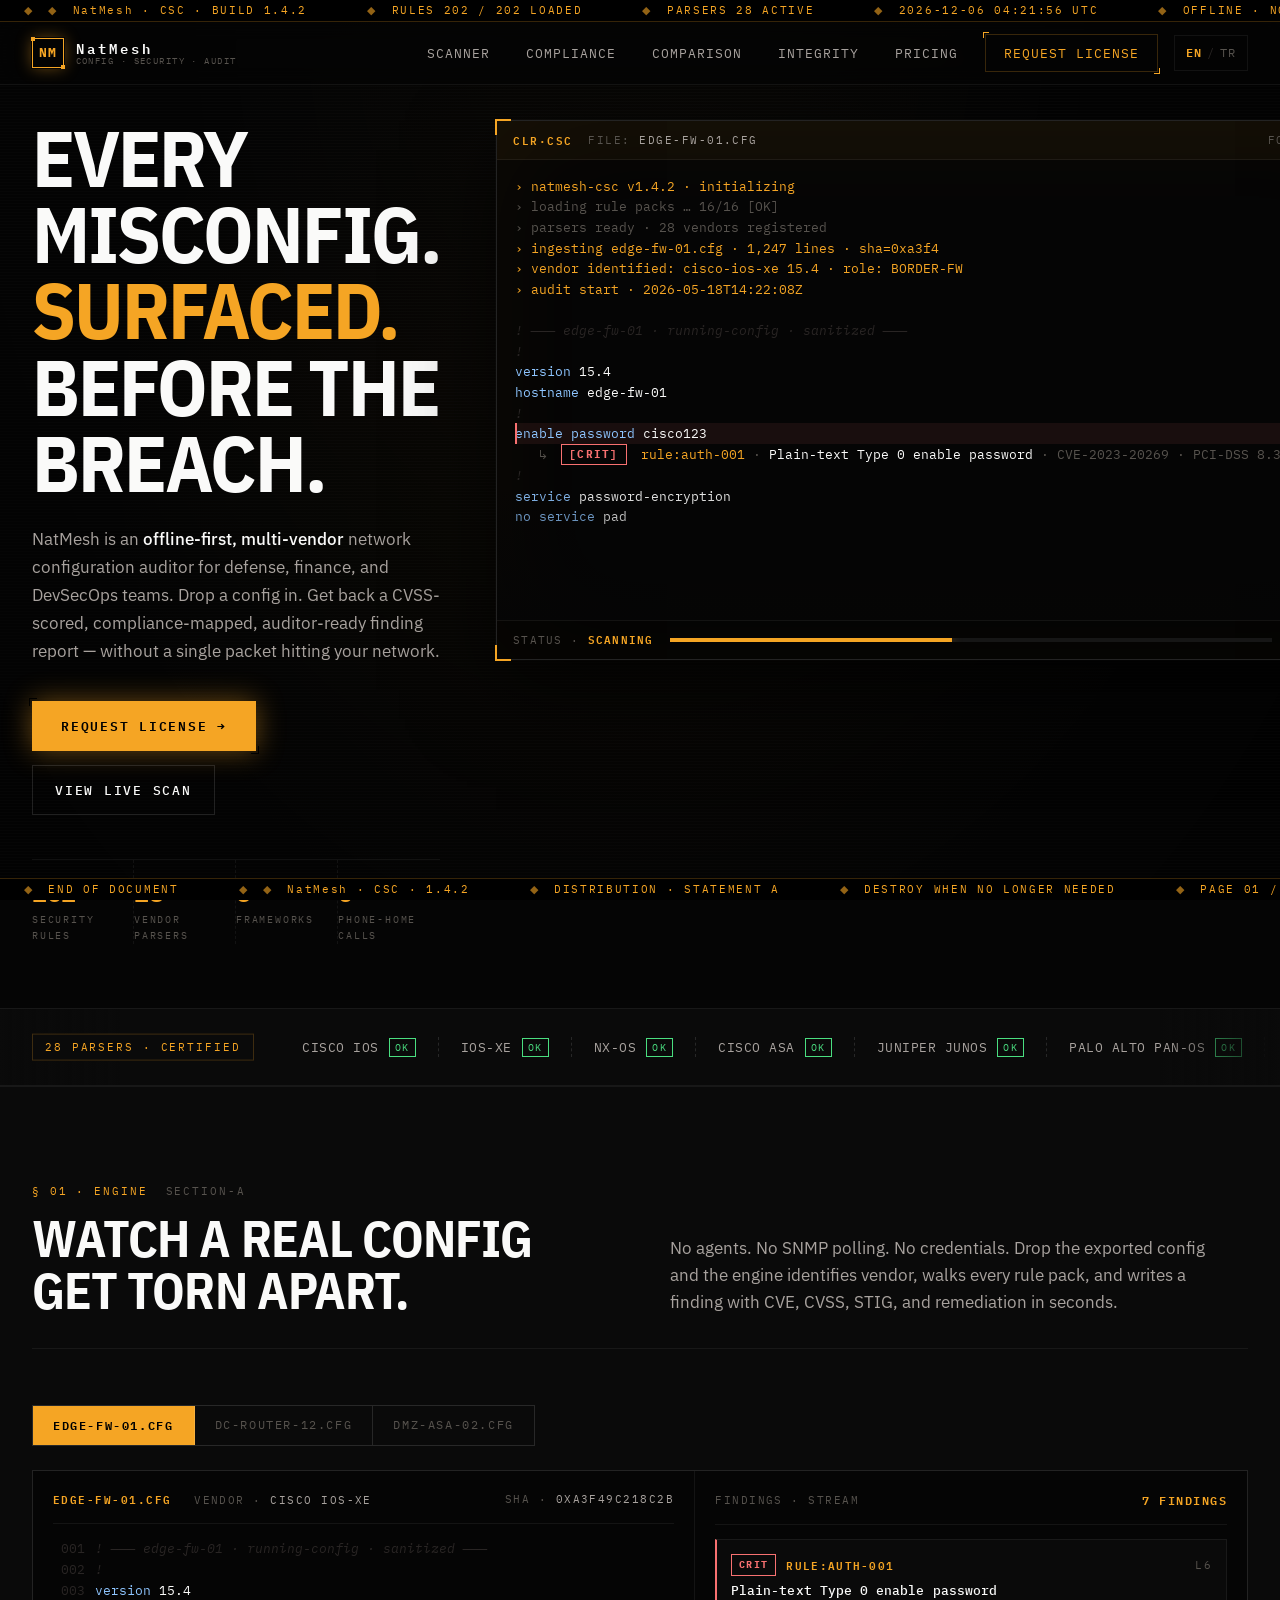
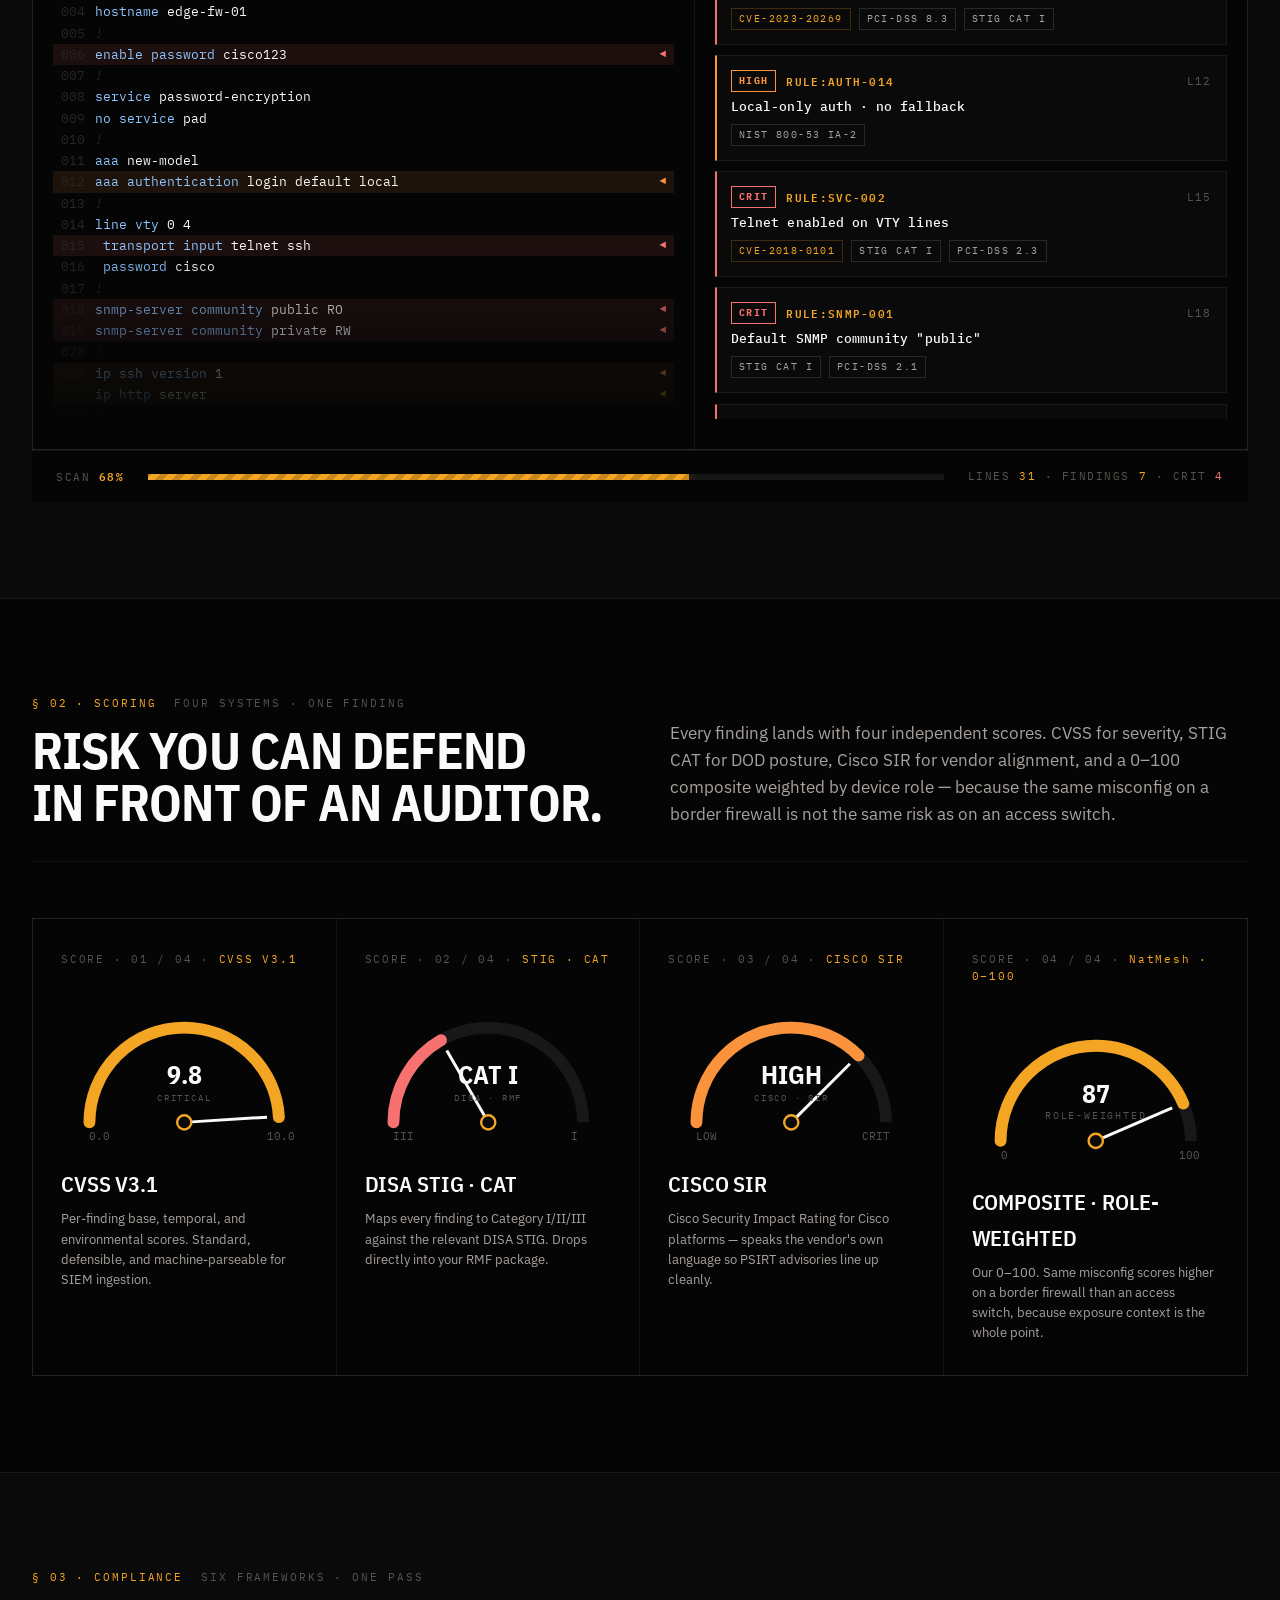
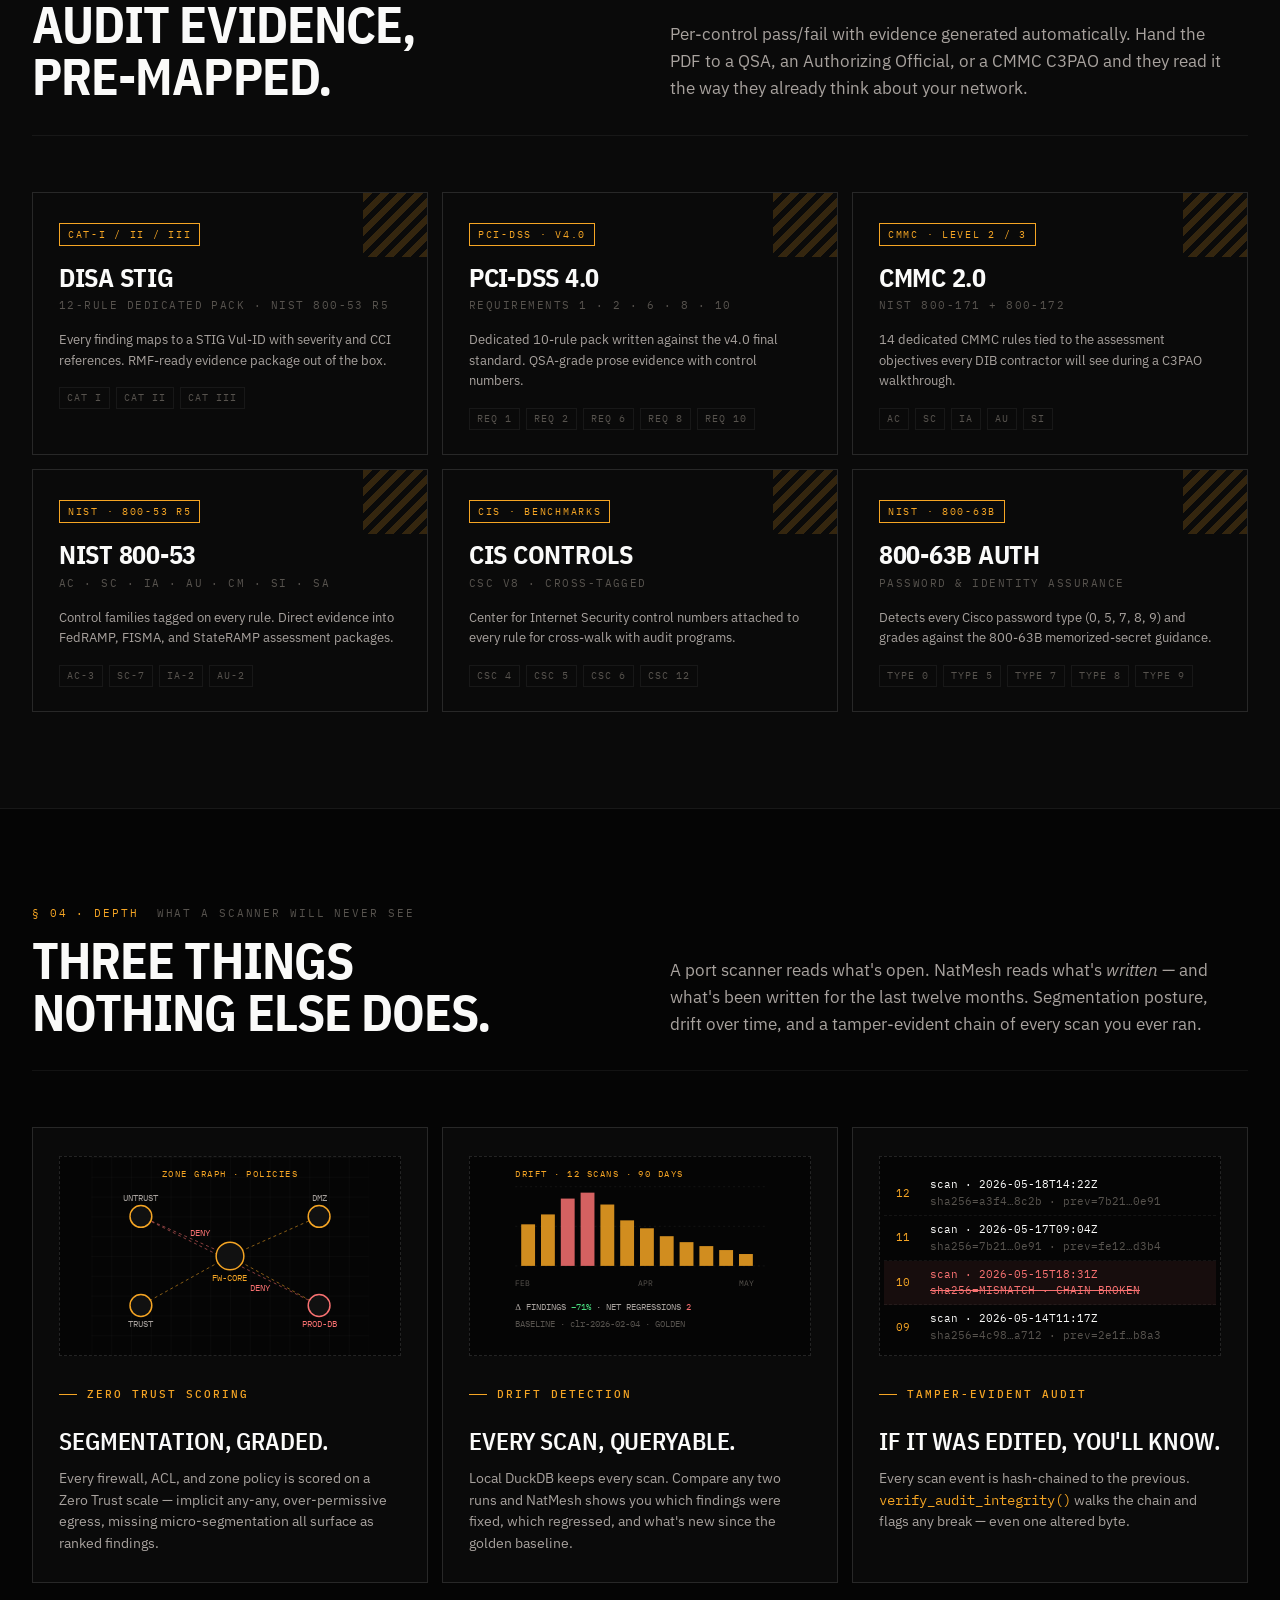
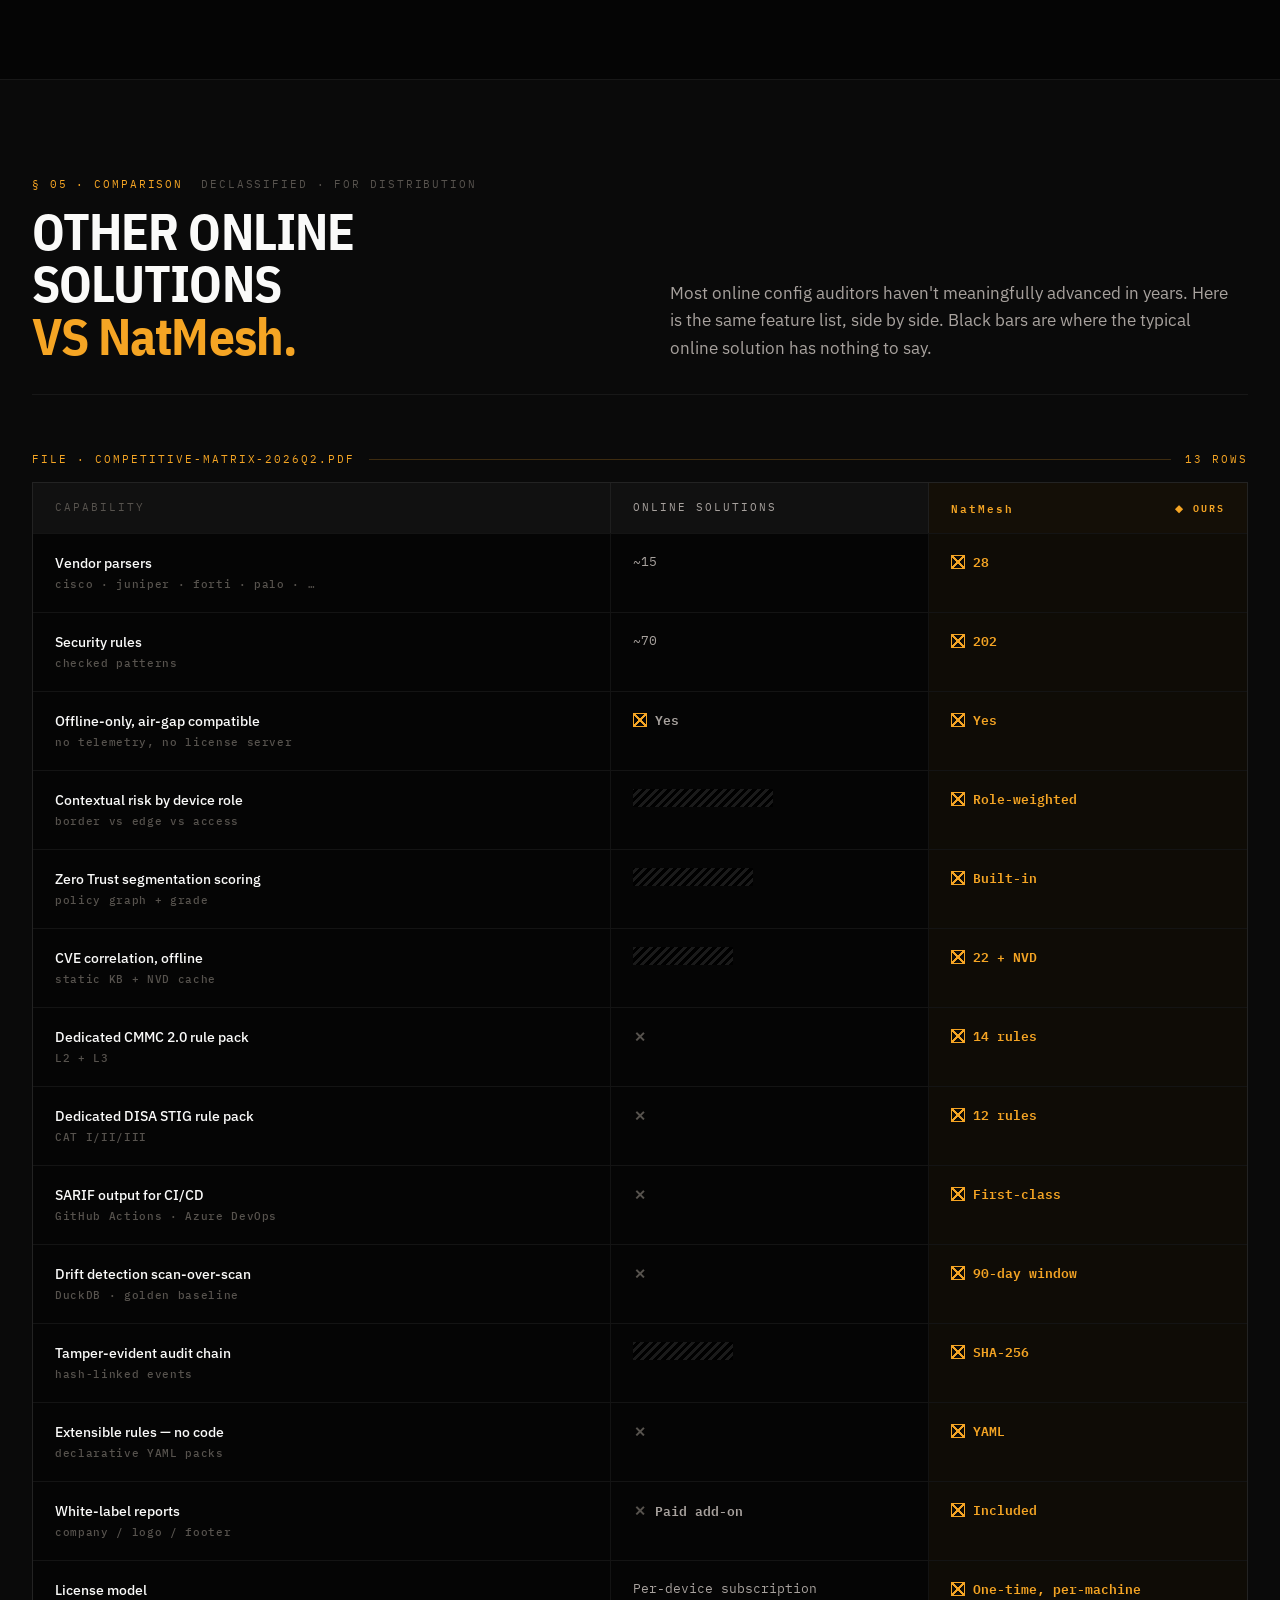
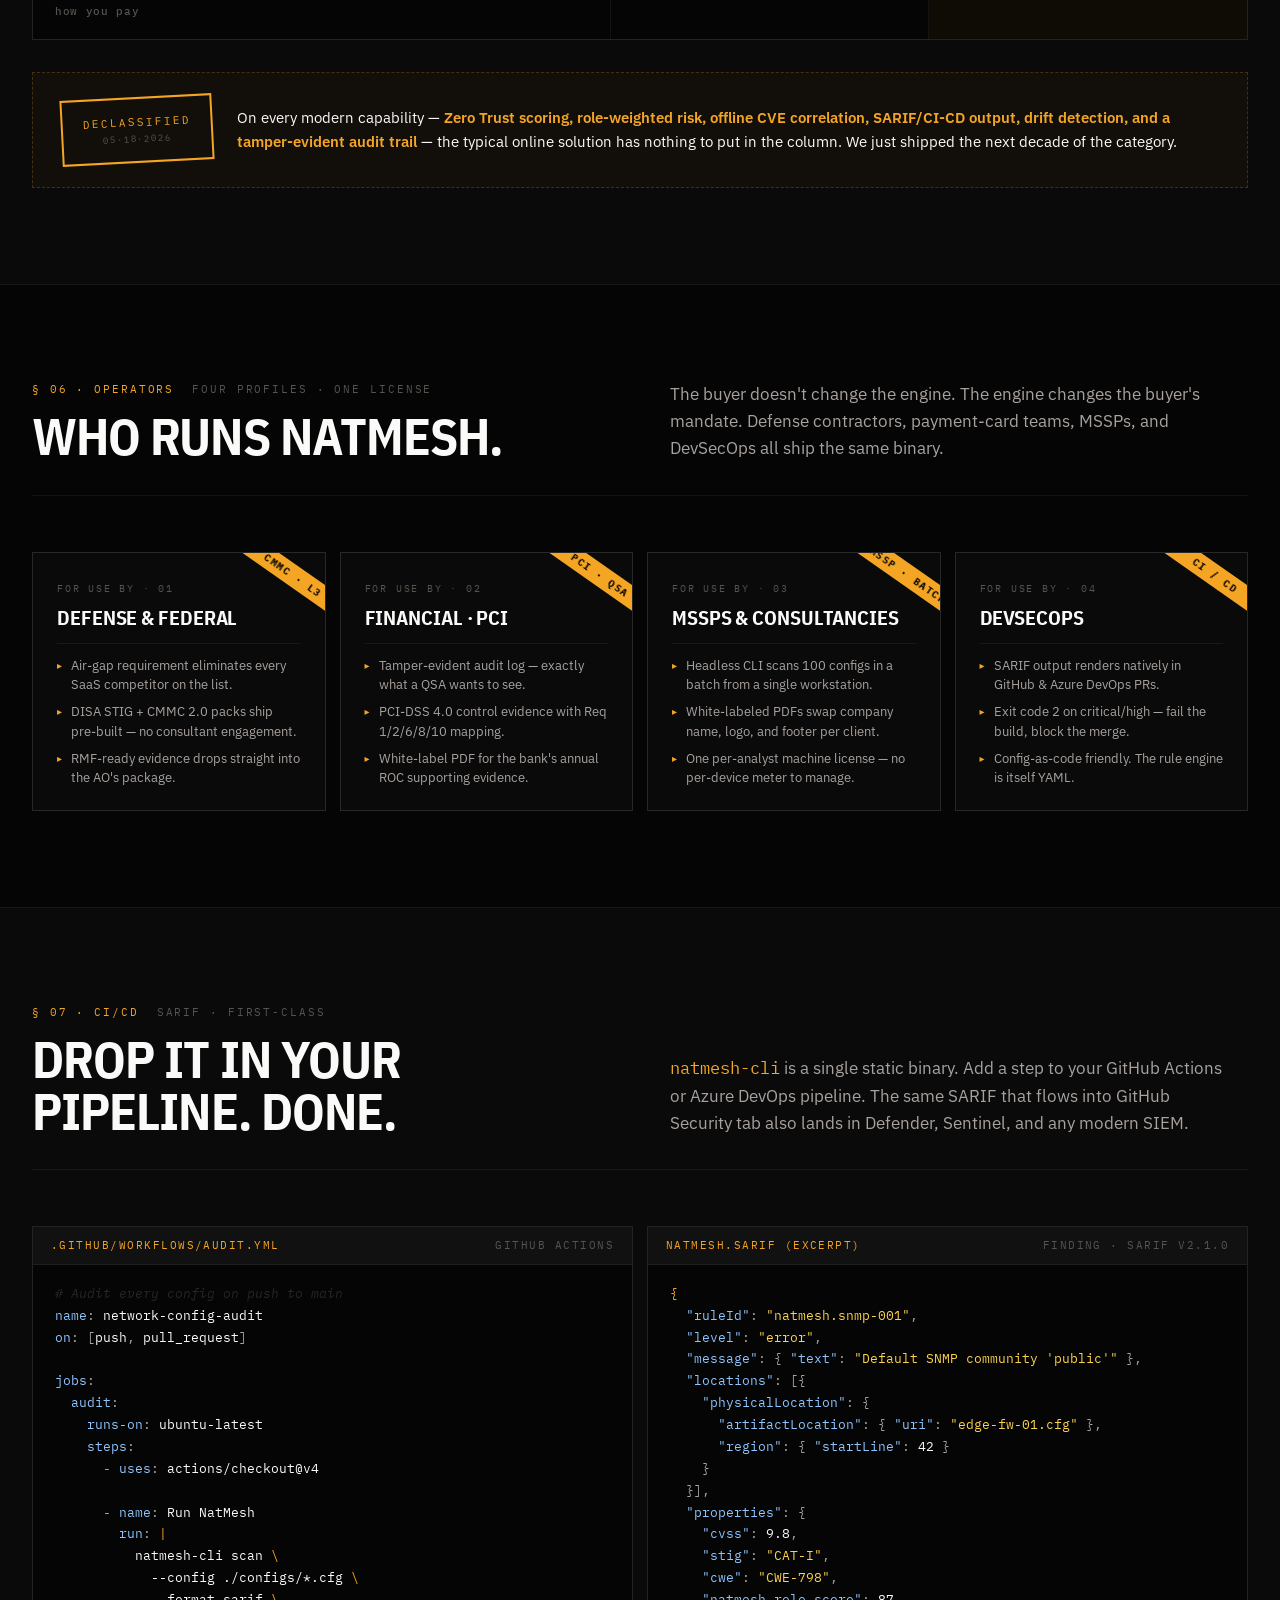
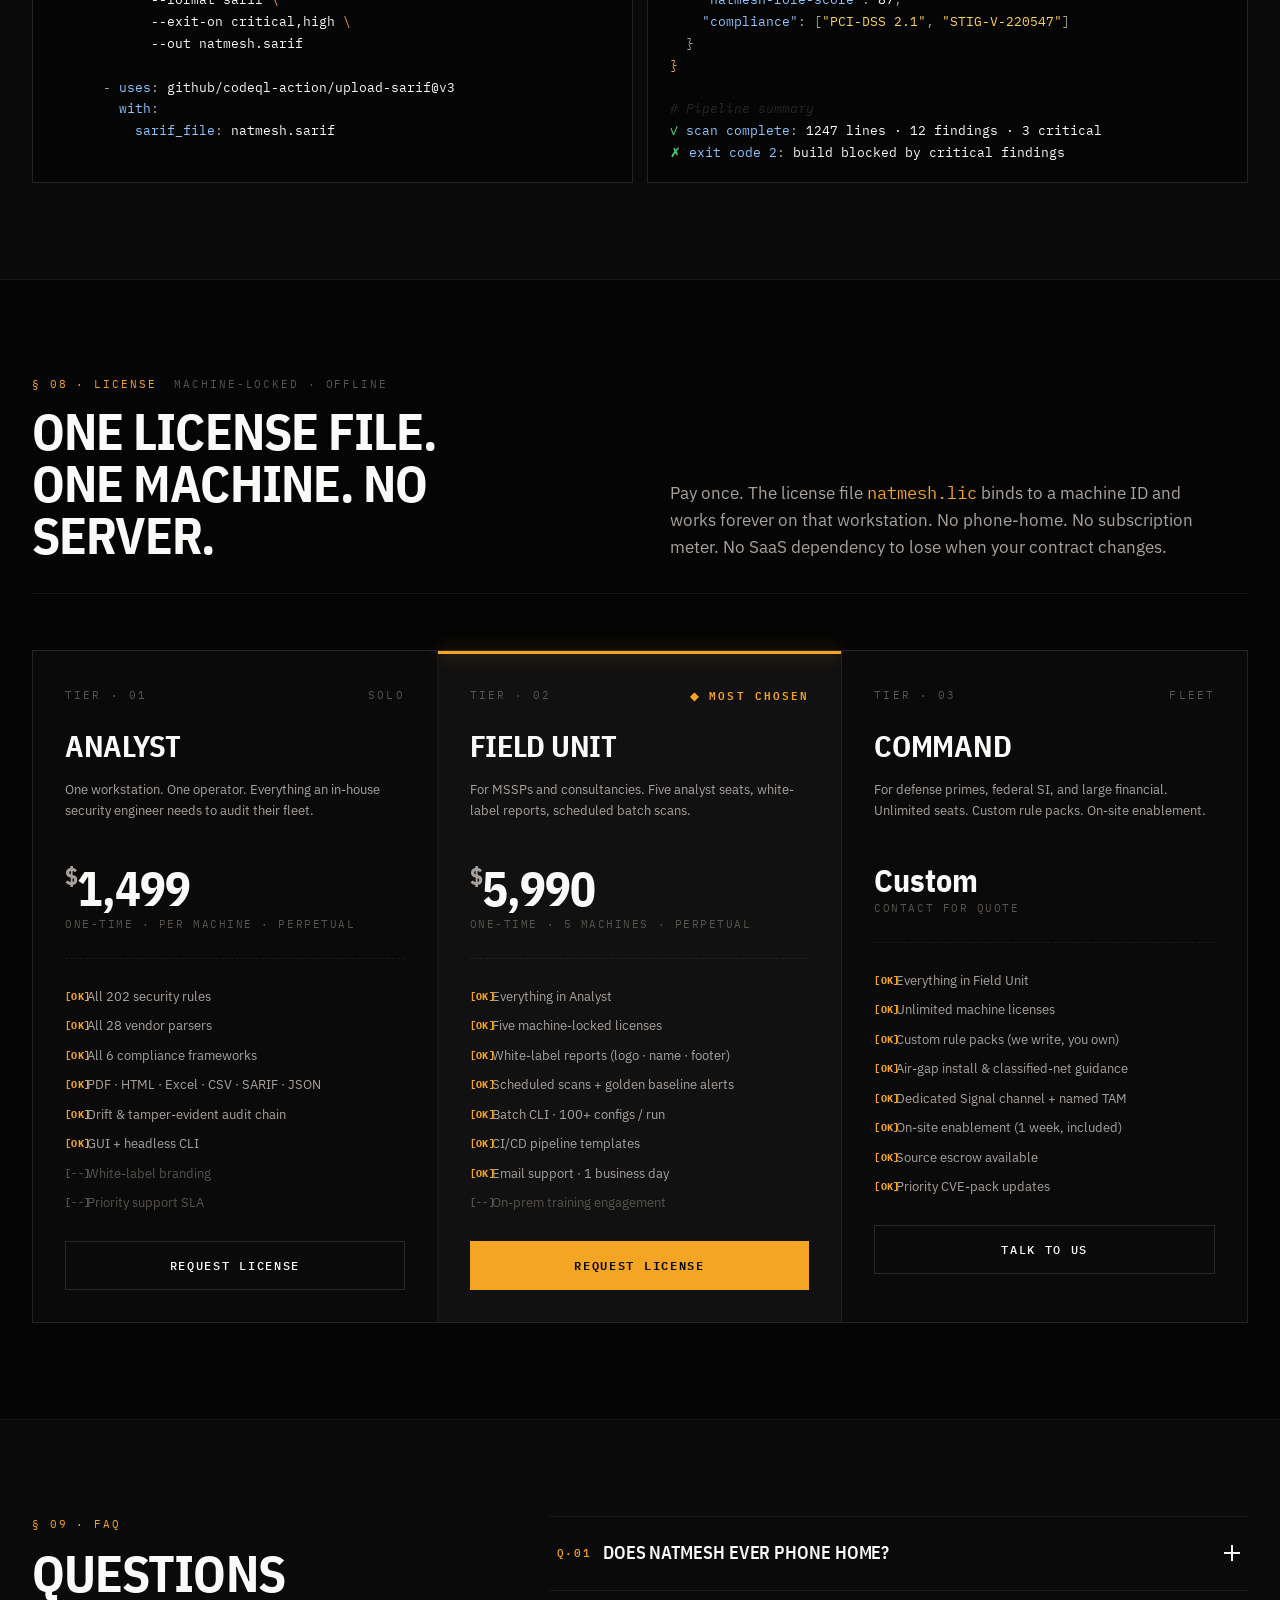
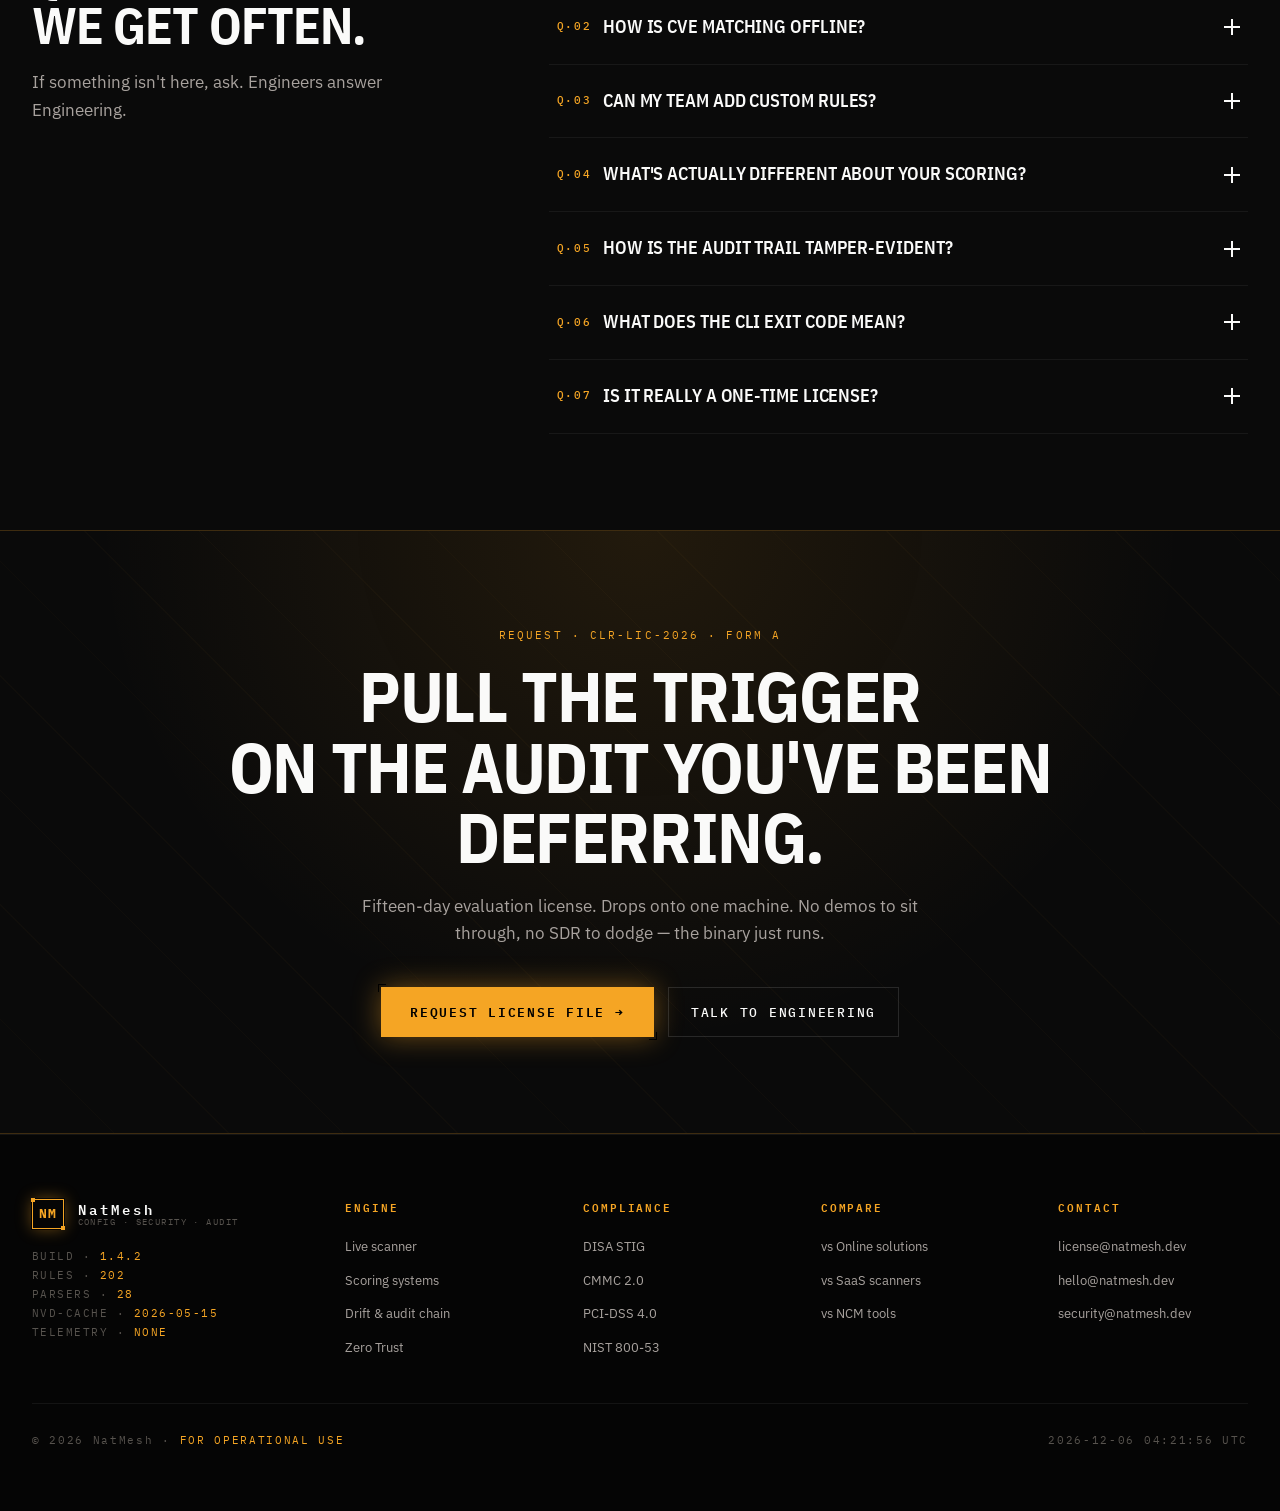
==== commit 212da62b: "Generalize comparison: drop Nipper Omnisight for "online solutions" - Replace the named Nipper Omnis" ====
--- a/index.html
+++ b/index.html
@@ -57,7 +57,7 @@
     <div class="nav-links">
       <a href="#scanner" data-i18n="nav.scanner">Scanner</a>
       <a href="#compliance" data-i18n="nav.compliance">Compliance</a>
-      <a href="#comparison" data-i18n="nav.vs">vs Nipper</a>
+      <a href="#comparison" data-i18n="nav.vs">Comparison</a>
       <a href="#integrity" data-i18n="nav.integrity">Integrity</a>
       <a href="#pricing" data-i18n="nav.pricing">Pricing</a>
       <a href="#contact" class="cta" data-i18n="nav.cta">Request License</a>
@@ -73,7 +73,7 @@
 <div class="mobile-drawer" id="mobile-drawer">
   <a href="#scanner" data-i18n="nav.scanner">Scanner</a>
   <a href="#compliance" data-i18n="nav.compliance">Compliance</a>
-  <a href="#comparison" data-i18n="nav.vs">vs Nipper</a>
+  <a href="#comparison" data-i18n="nav.vs">Comparison</a>
   <a href="#integrity" data-i18n="nav.integrity">Integrity</a>
   <a href="#pricing" data-i18n="nav.pricing">Pricing</a>
   <a href="#contact" data-i18n="nav.cta">Request License</a>
@@ -580,7 +580,7 @@
 </section>
 
 <!-- ════════════════════════════════════════════════════════
-     NatMesh vs NIPPER · REDACTED COMPARISON
+     NatMesh vs ONLINE SOLUTIONS · REDACTED COMPARISON
 ═══════════════════════════════════════════════════════════ -->
 <section class="vs-section" id="comparison">
   <div class="shell">
@@ -588,13 +588,13 @@
     <div class="section-head reveal">
       <div>
         <div class="meta"><span class="id" data-i18n="s5.ey">§ 05 · COMPARISON</span><span data-i18n="s5.ey2">DECLASSIFIED · FOR DISTRIBUTION</span></div>
-        <h2 class="h-section" data-i18n="s5.h">Nipper Omnisight<br><span style="color:var(--amber)">vs <span class="brandcase">NatMesh</span>.</span></h2>
+        <h2 class="h-section" data-i18n="s5.h">Other online solutions<br><span style="color:var(--amber)">vs <span class="brandcase">NatMesh</span>.</span></h2>
       </div>
       <div>
         <p class="lede" data-i18n="s5.lede">
-          Nipper had the category to itself for a decade. The engine hasn't
-          meaningfully advanced since 2018. Here is the same feature list,
-          side by side. Black bars are where the incumbent has nothing to say.
+          Most online config auditors haven't meaningfully advanced in years.
+          Here is the same feature list, side by side. Black bars are where the
+          typical online solution has nothing to say.
         </p>
       </div>
     </div>
@@ -605,7 +605,7 @@
       <div class="vs-table">
         <div class="vs-row head">
           <div data-i18n="s5.cap">CAPABILITY</div>
-          <div class="col-them">NIPPER OMNISIGHT</div>
+          <div class="col-them" data-i18n="s5.them">ONLINE SOLUTIONS</div>
           <div class="col-us"><span class="brandcase">NatMesh</span></div>
         </div>
 
@@ -700,8 +700,8 @@
         <p data-i18n="s5.sum">
           On every modern capability — <strong>Zero Trust scoring, role-weighted risk,
           offline CVE correlation, SARIF/CI-CD output, drift detection, and a tamper-evident
-          audit trail</strong> — Nipper has nothing to put in the column. We respect the
-          incumbent. We just shipped the next decade of the category.
+          audit trail</strong> — the typical online solution has nothing to put in
+          the column. We just shipped the next decade of the category.
         </p>
       </div>
     </div>
@@ -1075,7 +1075,7 @@
       <div class="foot-col">
         <h5 data-i18n="foot.c3h">Compare</h5>
         <ul>
-          <li><a href="#comparison" data-i18n="foot.c3a">vs Nipper</a></li>
+          <li><a href="#comparison" data-i18n="foot.c3a">vs Online solutions</a></li>
           <li><a href="#personas" data-i18n="foot.c3b">vs SaaS scanners</a></li>
           <li><a href="#personas" data-i18n="foot.c3c">vs NCM tools</a></li>
         </ul>
--- a/styles.css
+++ b/styles.css
@@ -997,7 +997,7 @@
 .hash-row.tamper .hash { color: var(--crit); text-decoration: line-through; }
 
 /* ═══════════════════════════════════════════════════════════════
-   NatMesh vs NIPPER — REDACTED COMPARISON
+   NatMesh vs ONLINE SOLUTIONS — REDACTED COMPARISON
 ═══════════════════════════════════════════════════════════════ */
 .vs-section { background: var(--bg-1); border-top: 1px solid var(--line); border-bottom: 1px solid var(--line); }
 .vs-headerline {
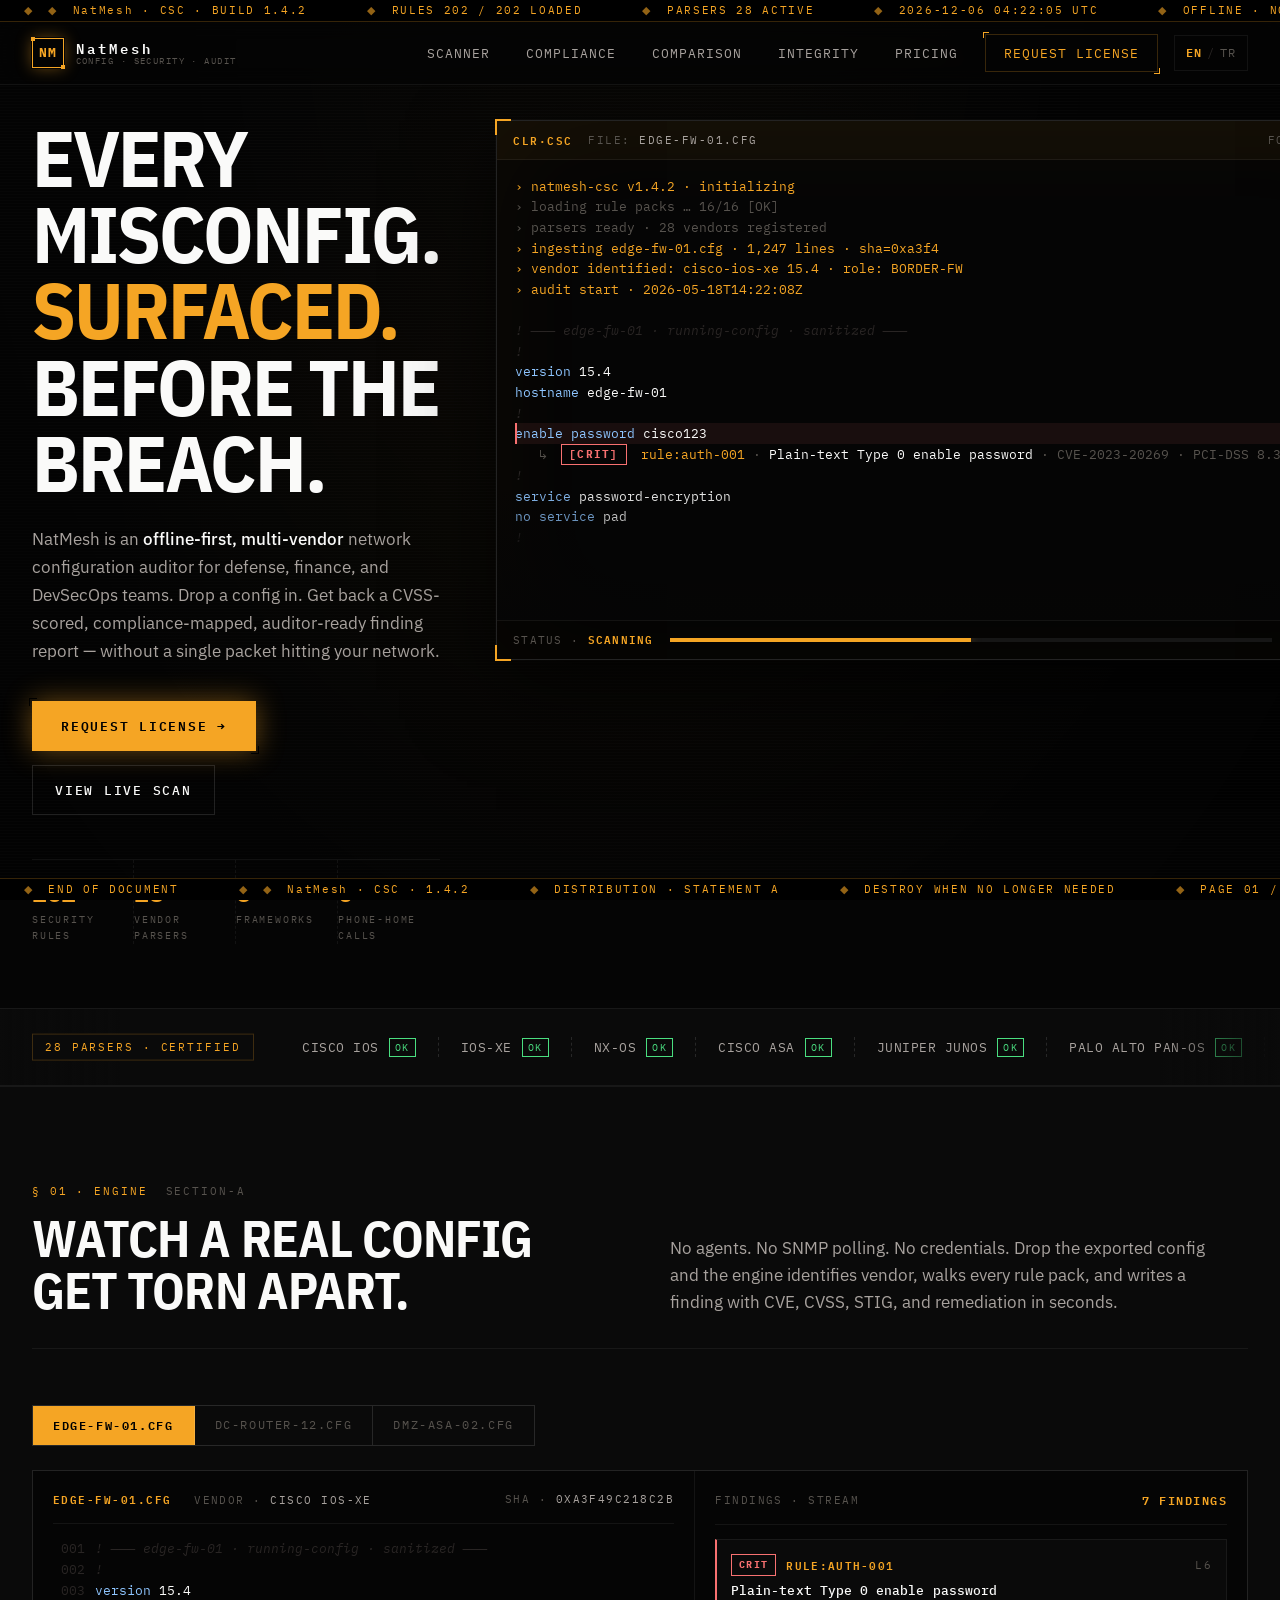
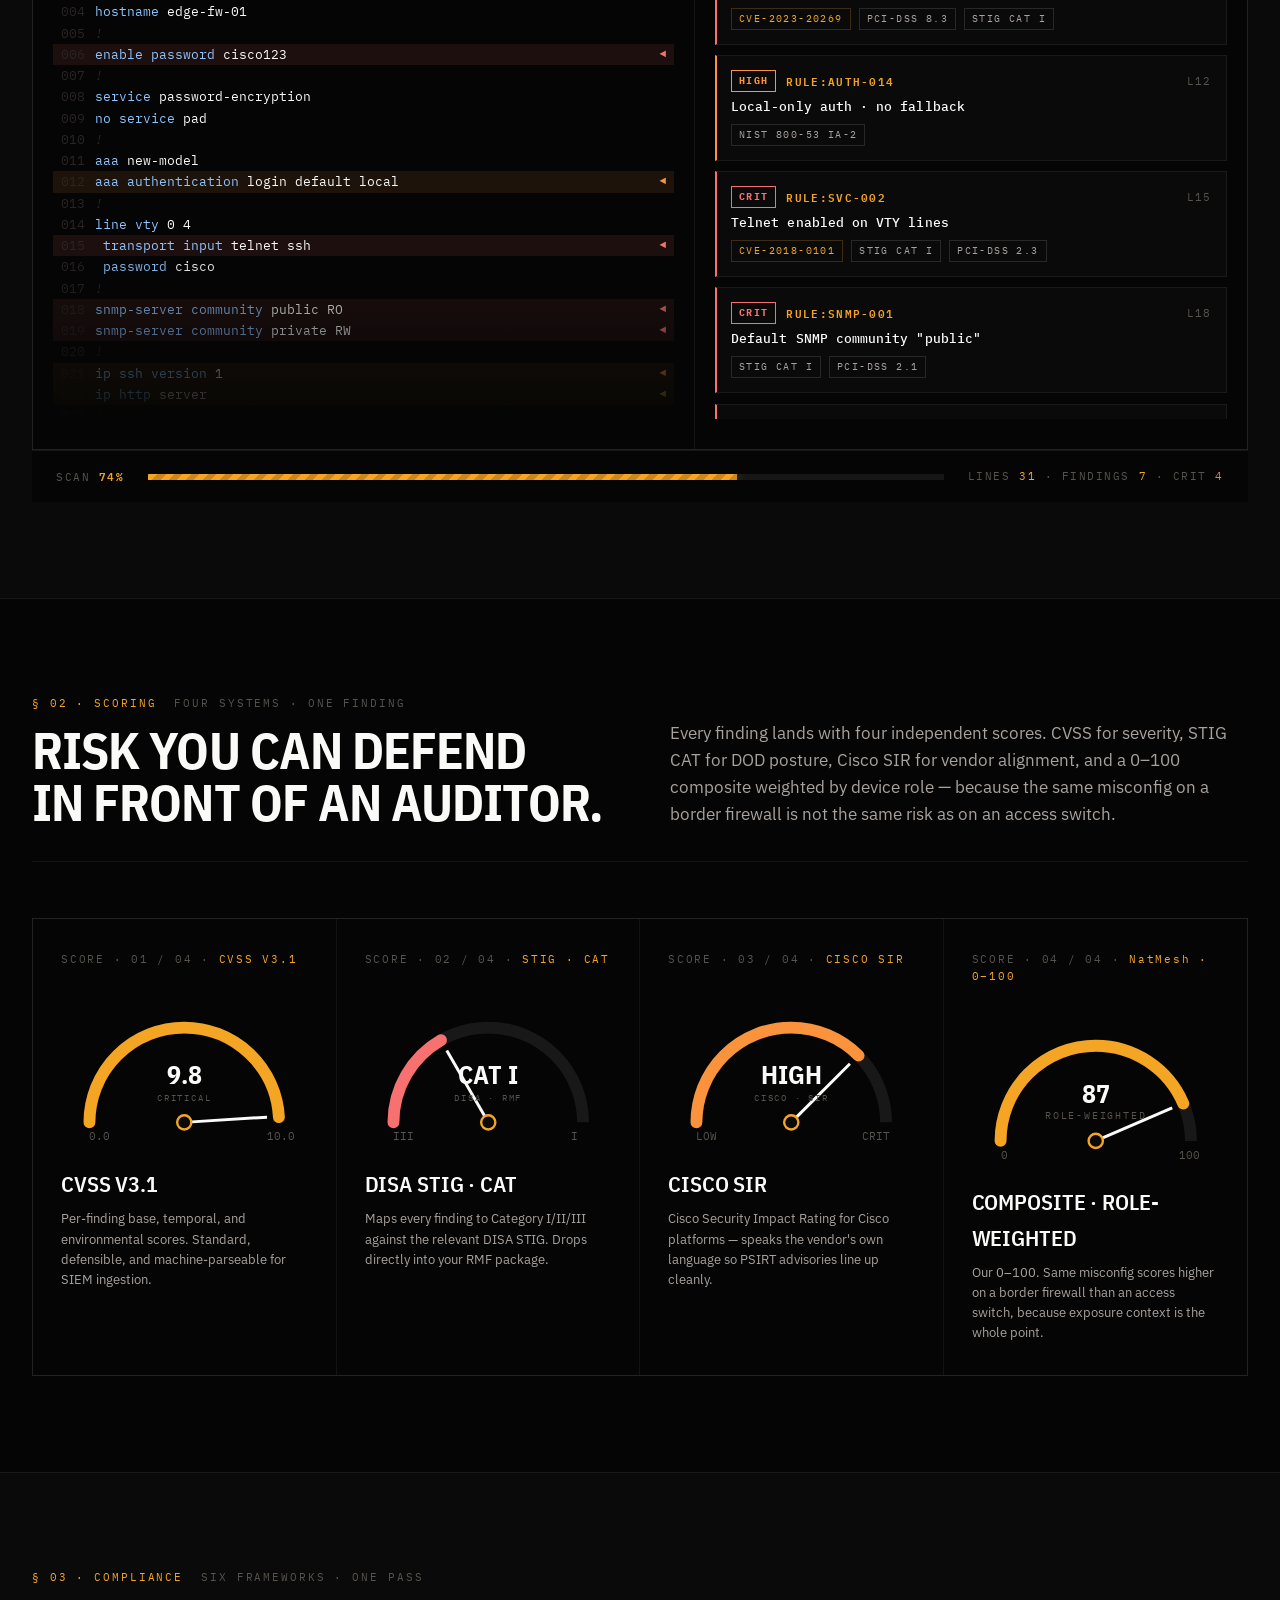
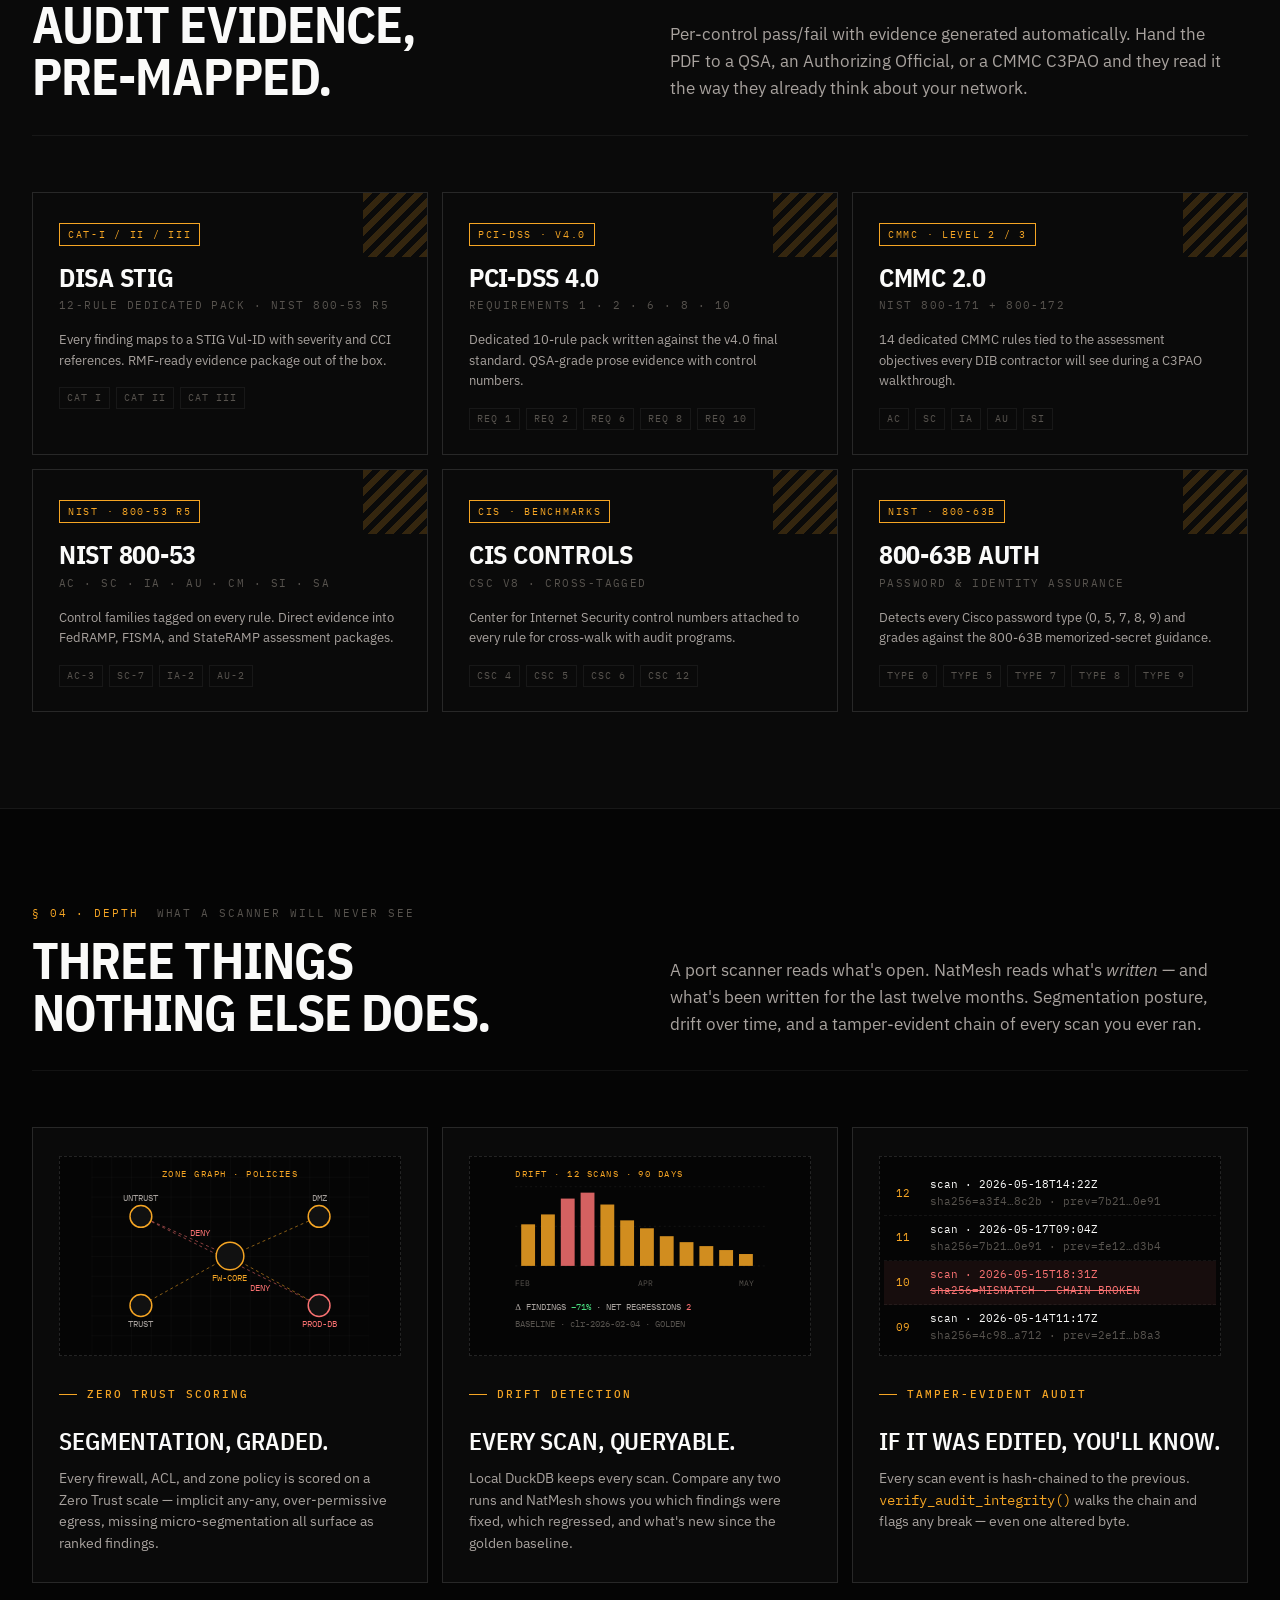
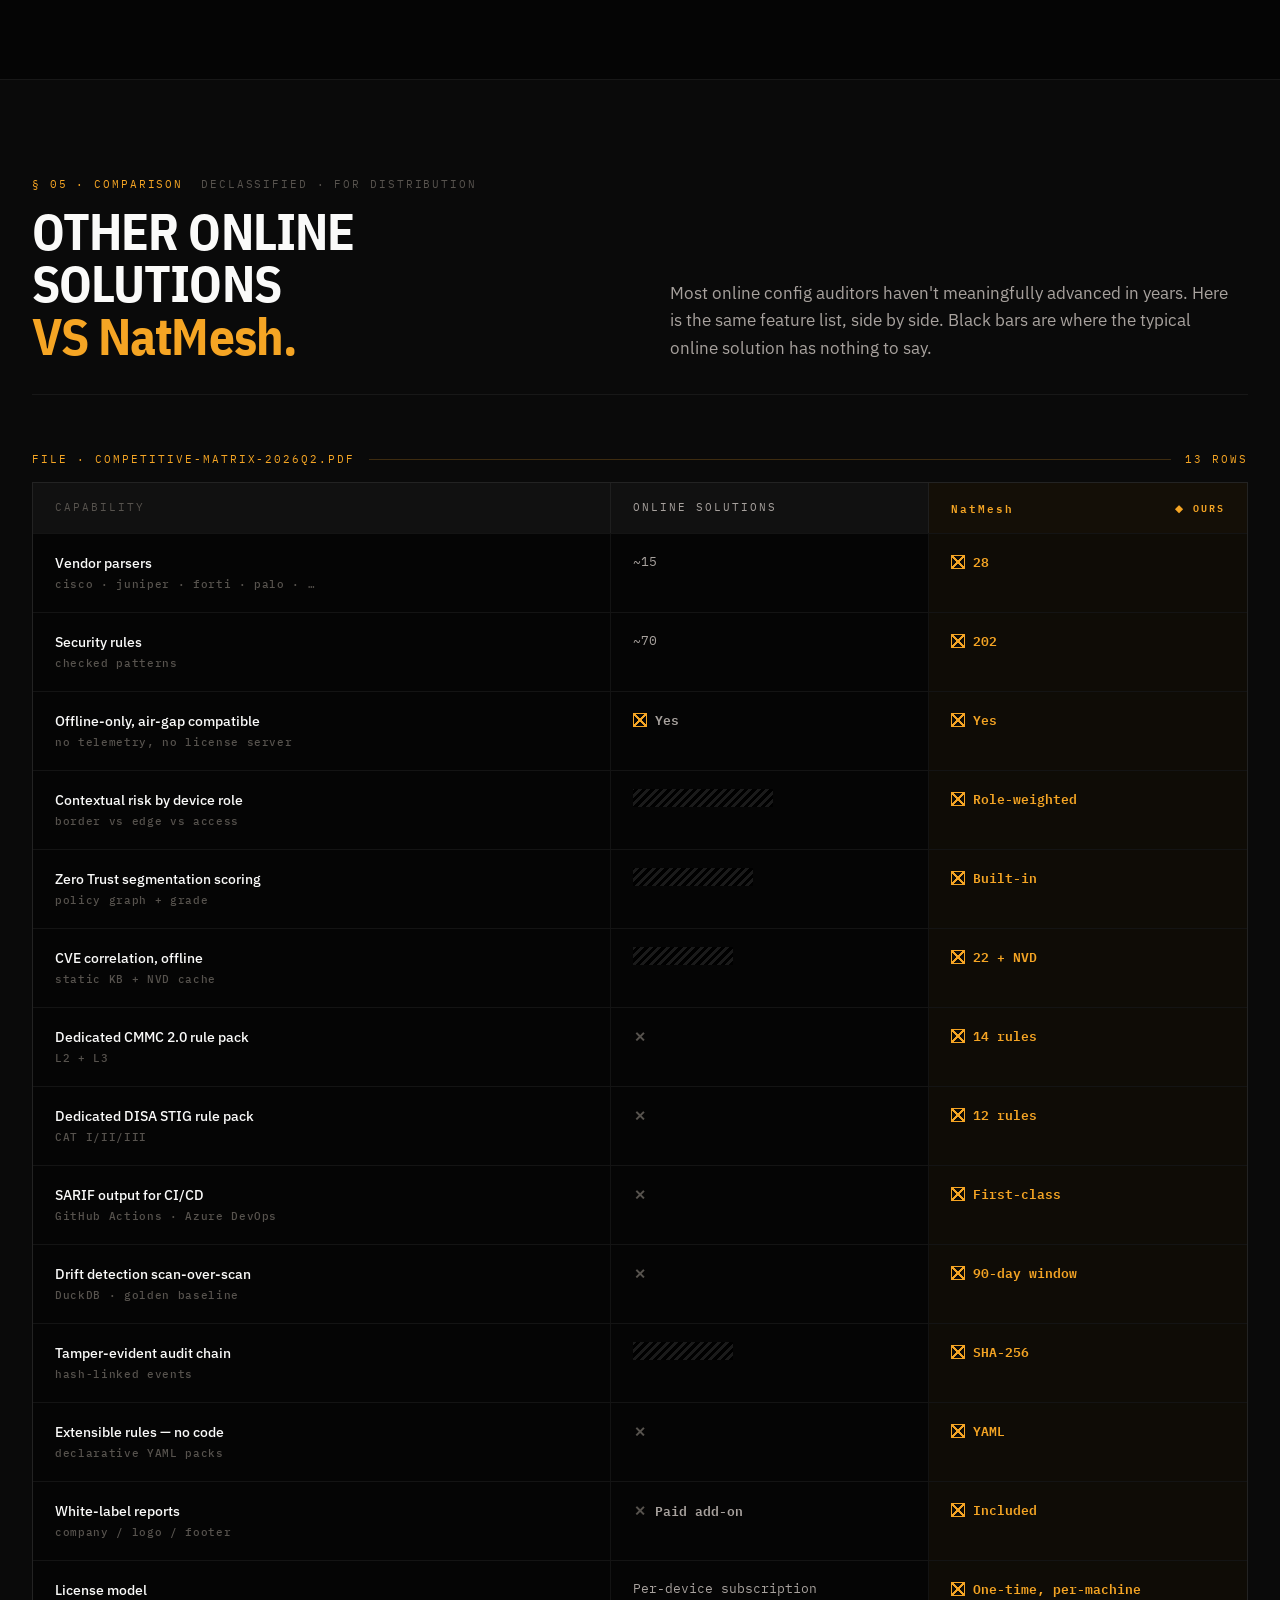
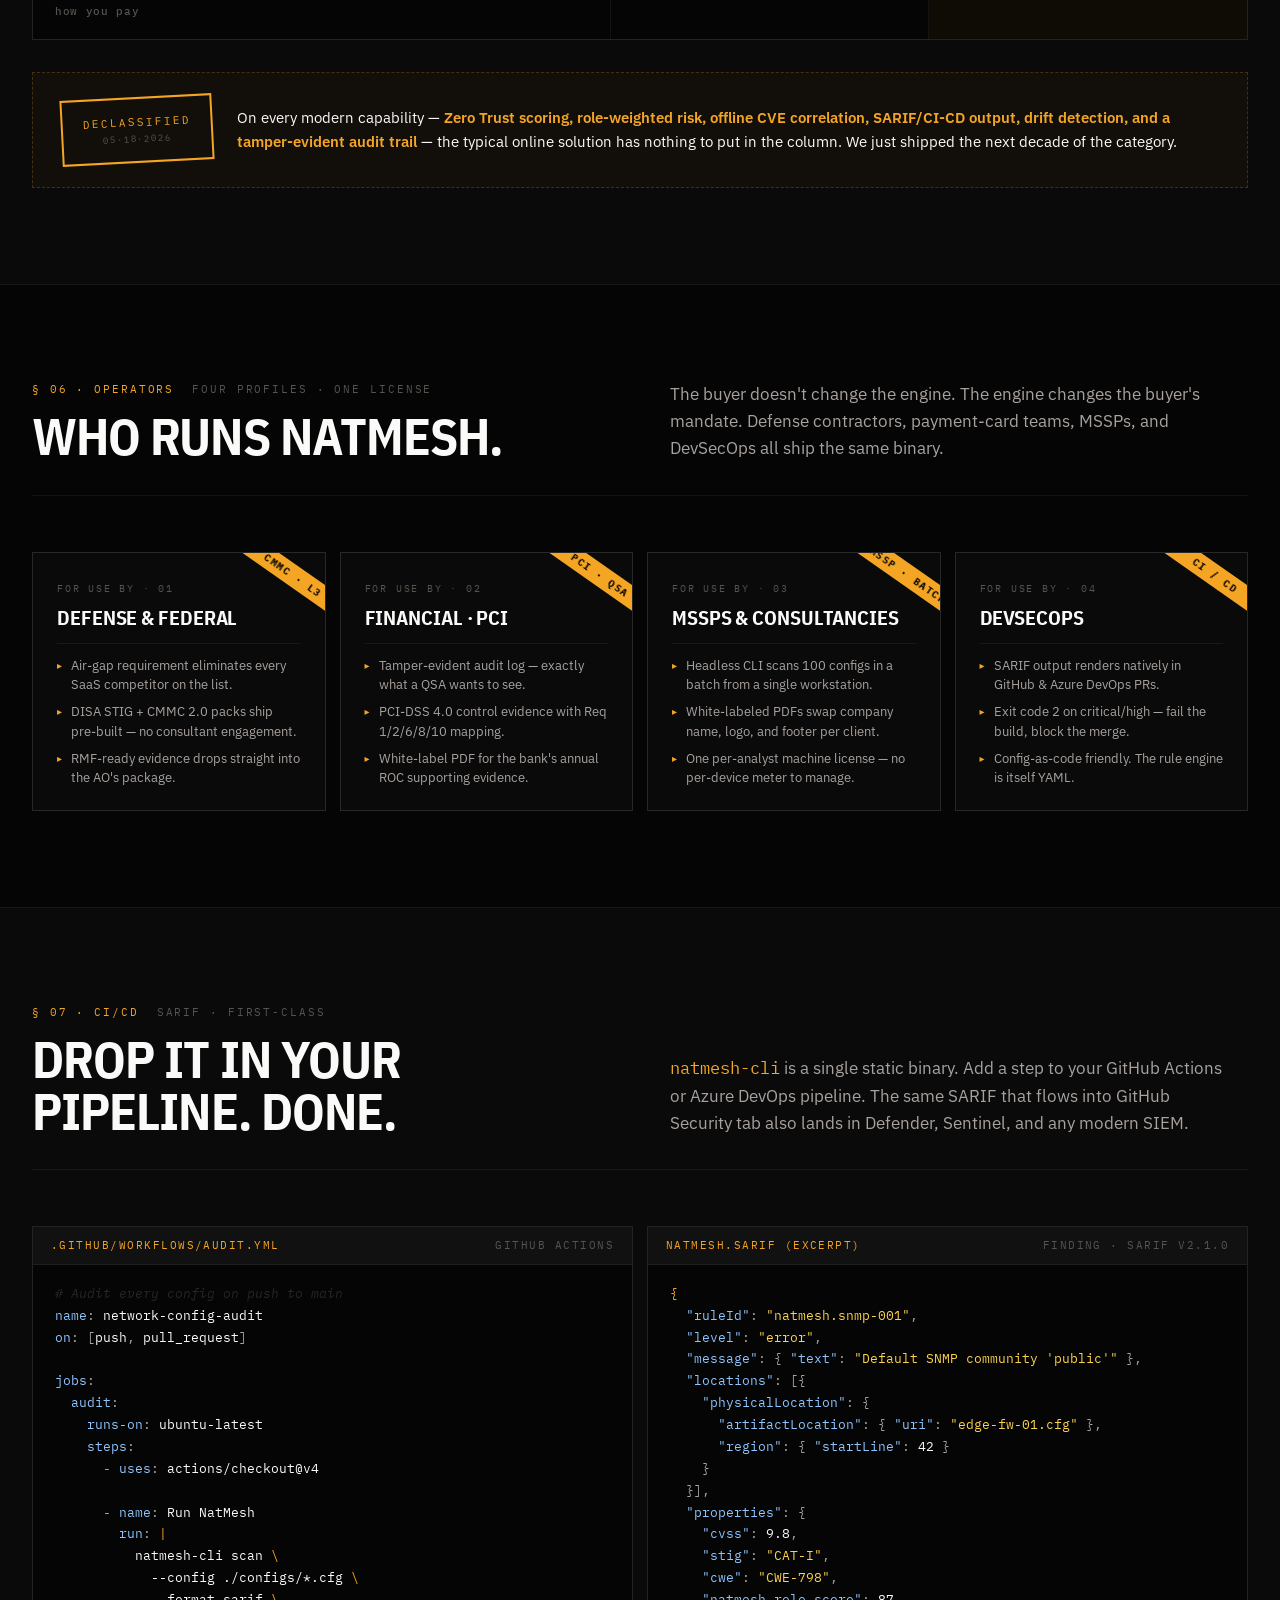
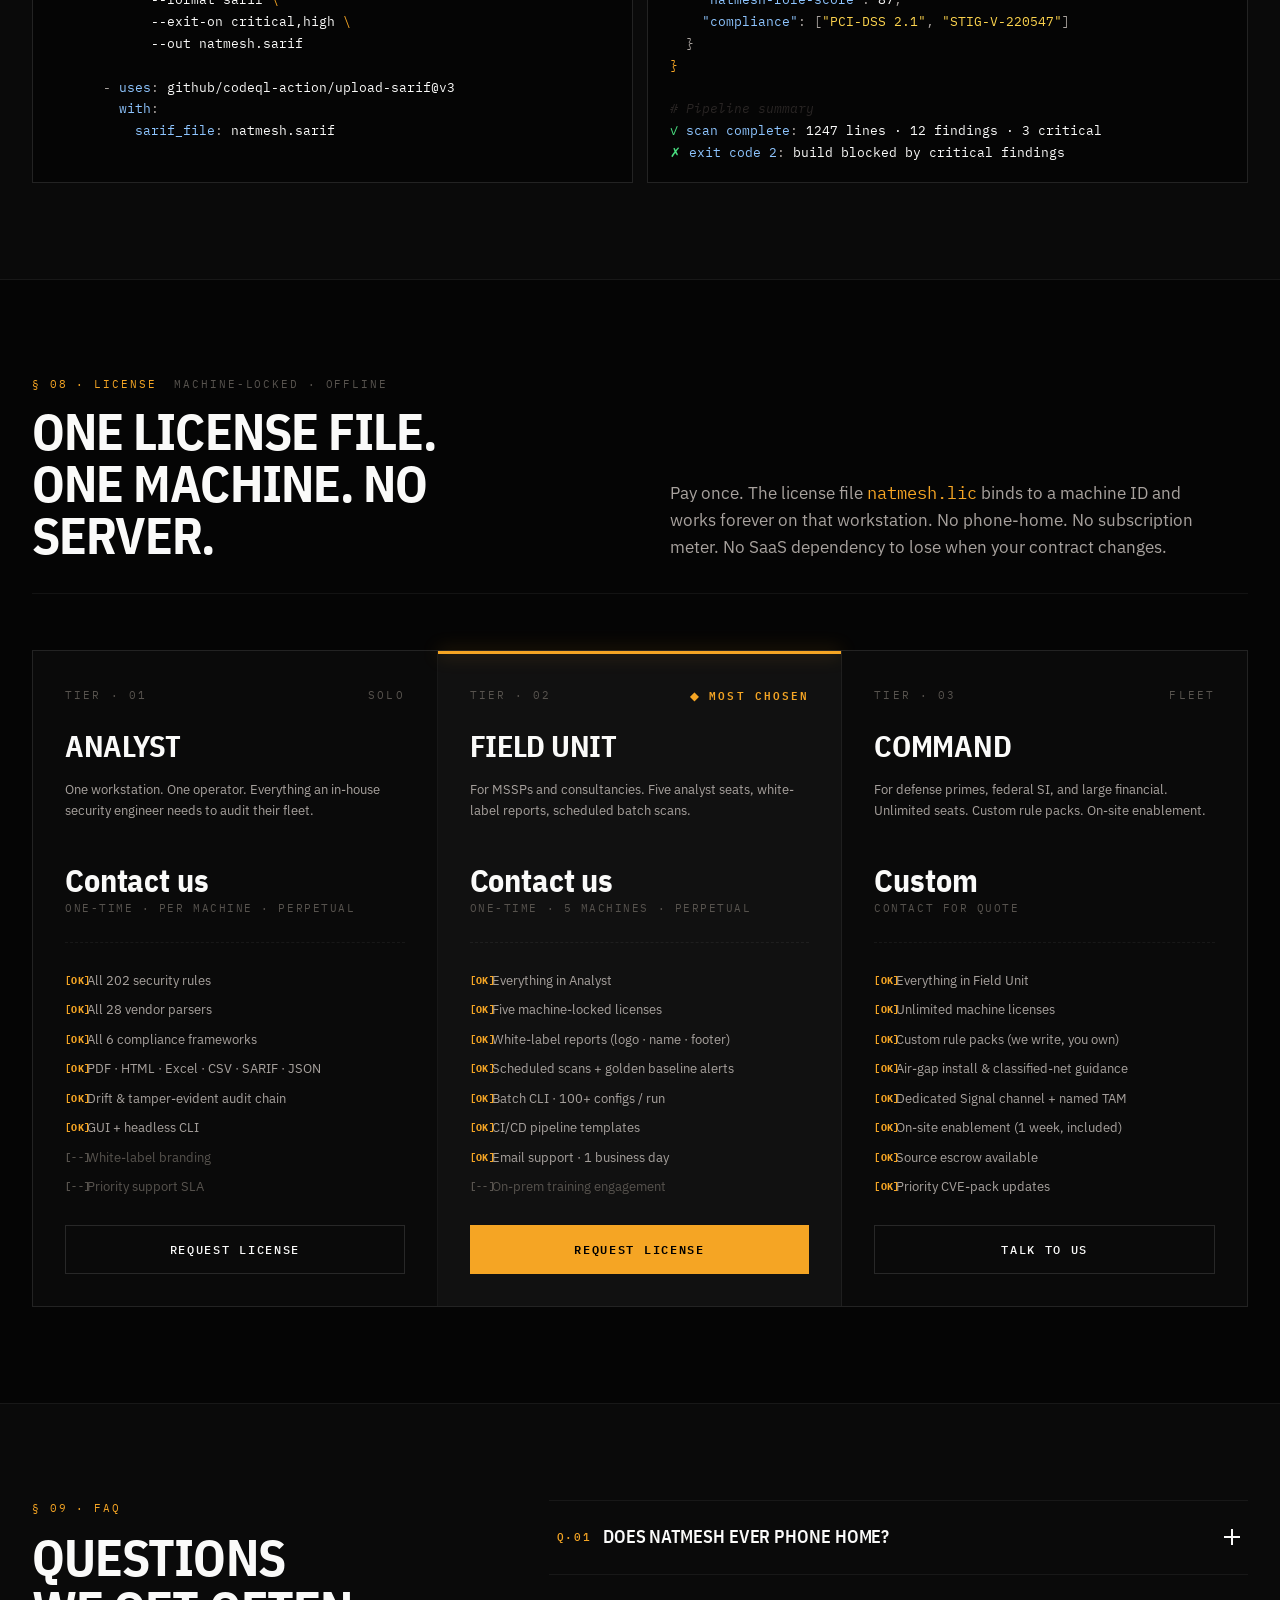
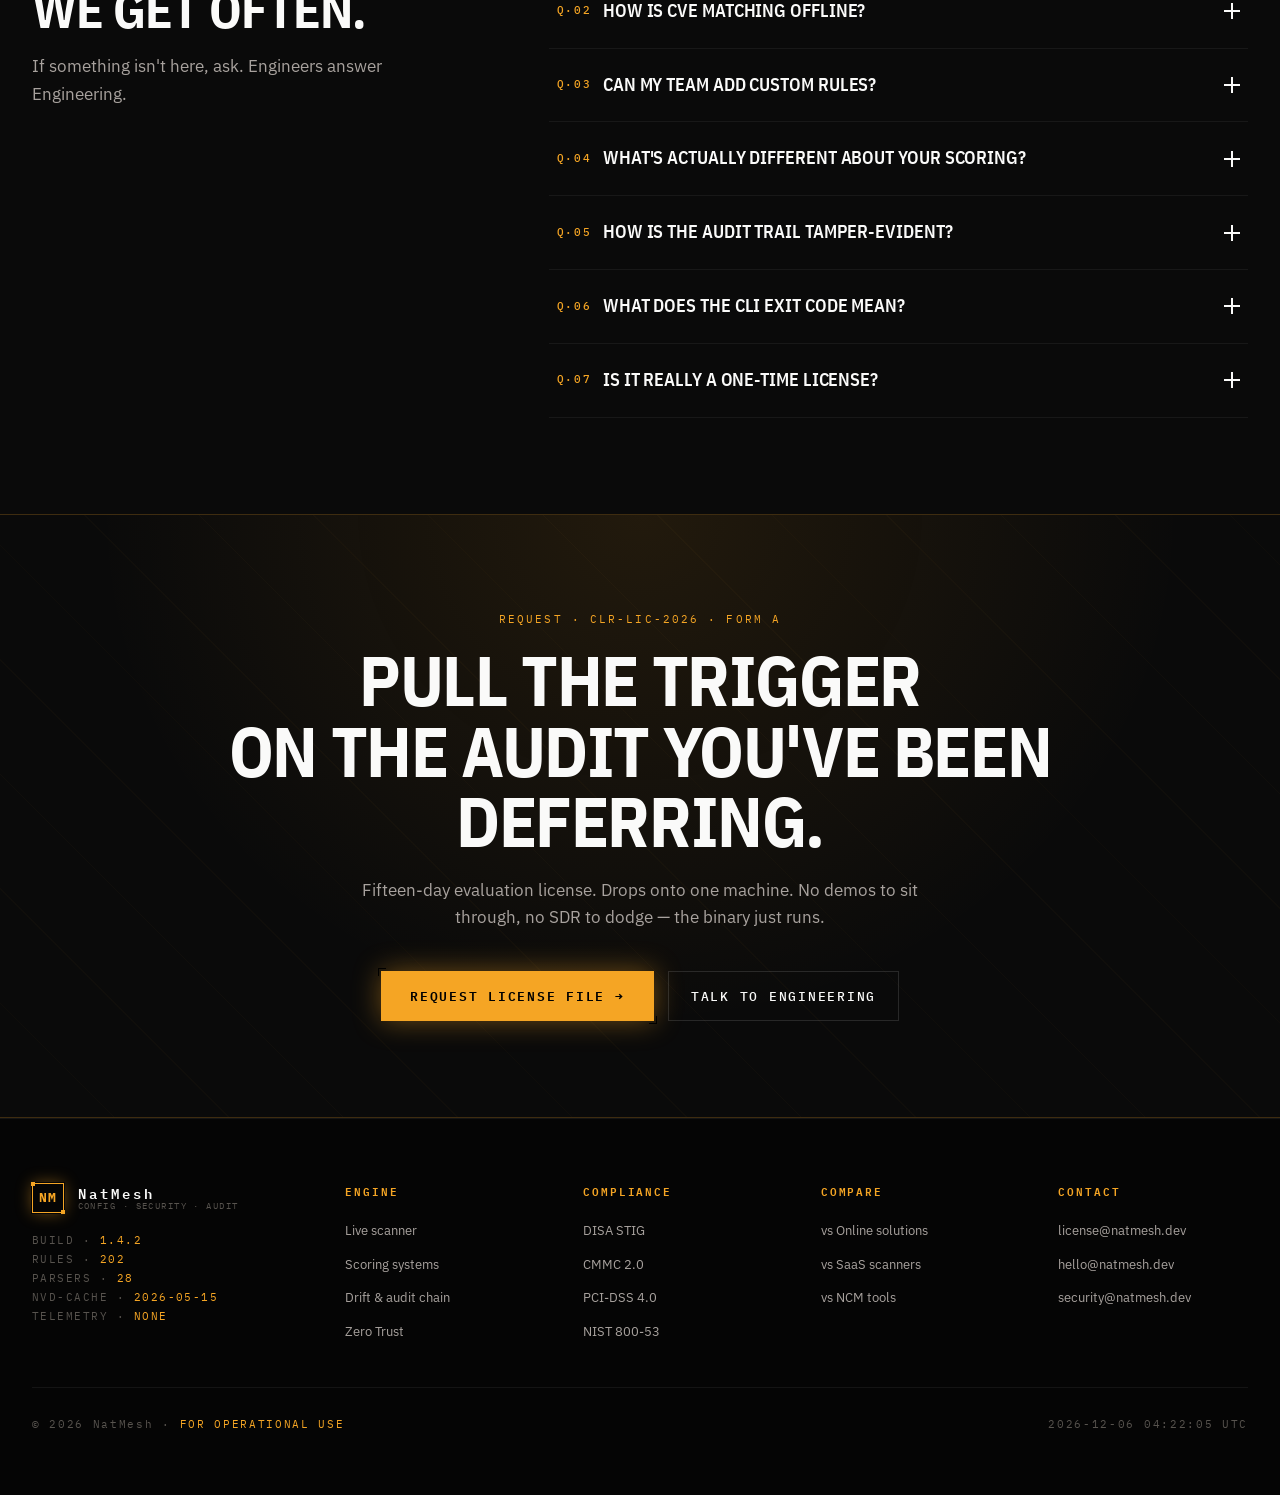
==== commit af3e8014: "Hide pricing amounts for now Replace the $1,499 and $5,990 tier prices with a neutral "Contact us" p" ====
--- a/index.html
+++ b/index.html
@@ -892,7 +892,7 @@
         <div class="tag"><span>TIER · 01</span><span>SOLO</span></div>
         <h3 data-i18n="s8.t1h">Analyst</h3>
         <p class="blurb" data-i18n="s8.t1b">One workstation. One operator. Everything an in-house security engineer needs to audit their fleet.</p>
-        <div class="price"><span class="cur">$</span>1,499</div>
+        <div class="price" style="font-size:32px;letter-spacing:-0.005em" data-i18n="s8.priceask">Contact us</div>
         <div class="per" data-i18n="s8.t1per">One-time · per machine · perpetual</div>
         <ul>
           <li data-i18n="s8.t1l1">All 202 security rules</li>
@@ -911,7 +911,7 @@
         <div class="tag"><span>TIER · 02</span><span class="featured-mark" data-i18n="s8.most">◆ MOST CHOSEN</span></div>
         <h3 data-i18n="s8.t2h">Field Unit</h3>
         <p class="blurb" data-i18n="s8.t2b">For MSSPs and consultancies. Five analyst seats, white-label reports, scheduled batch scans.</p>
-        <div class="price"><span class="cur">$</span>5,990</div>
+        <div class="price" style="font-size:32px;letter-spacing:-0.005em" data-i18n="s8.priceask">Contact us</div>
         <div class="per" data-i18n="s8.t2per">One-time · 5 machines · perpetual</div>
         <ul>
           <li data-i18n="s8.t2l1">Everything in Analyst</li>
